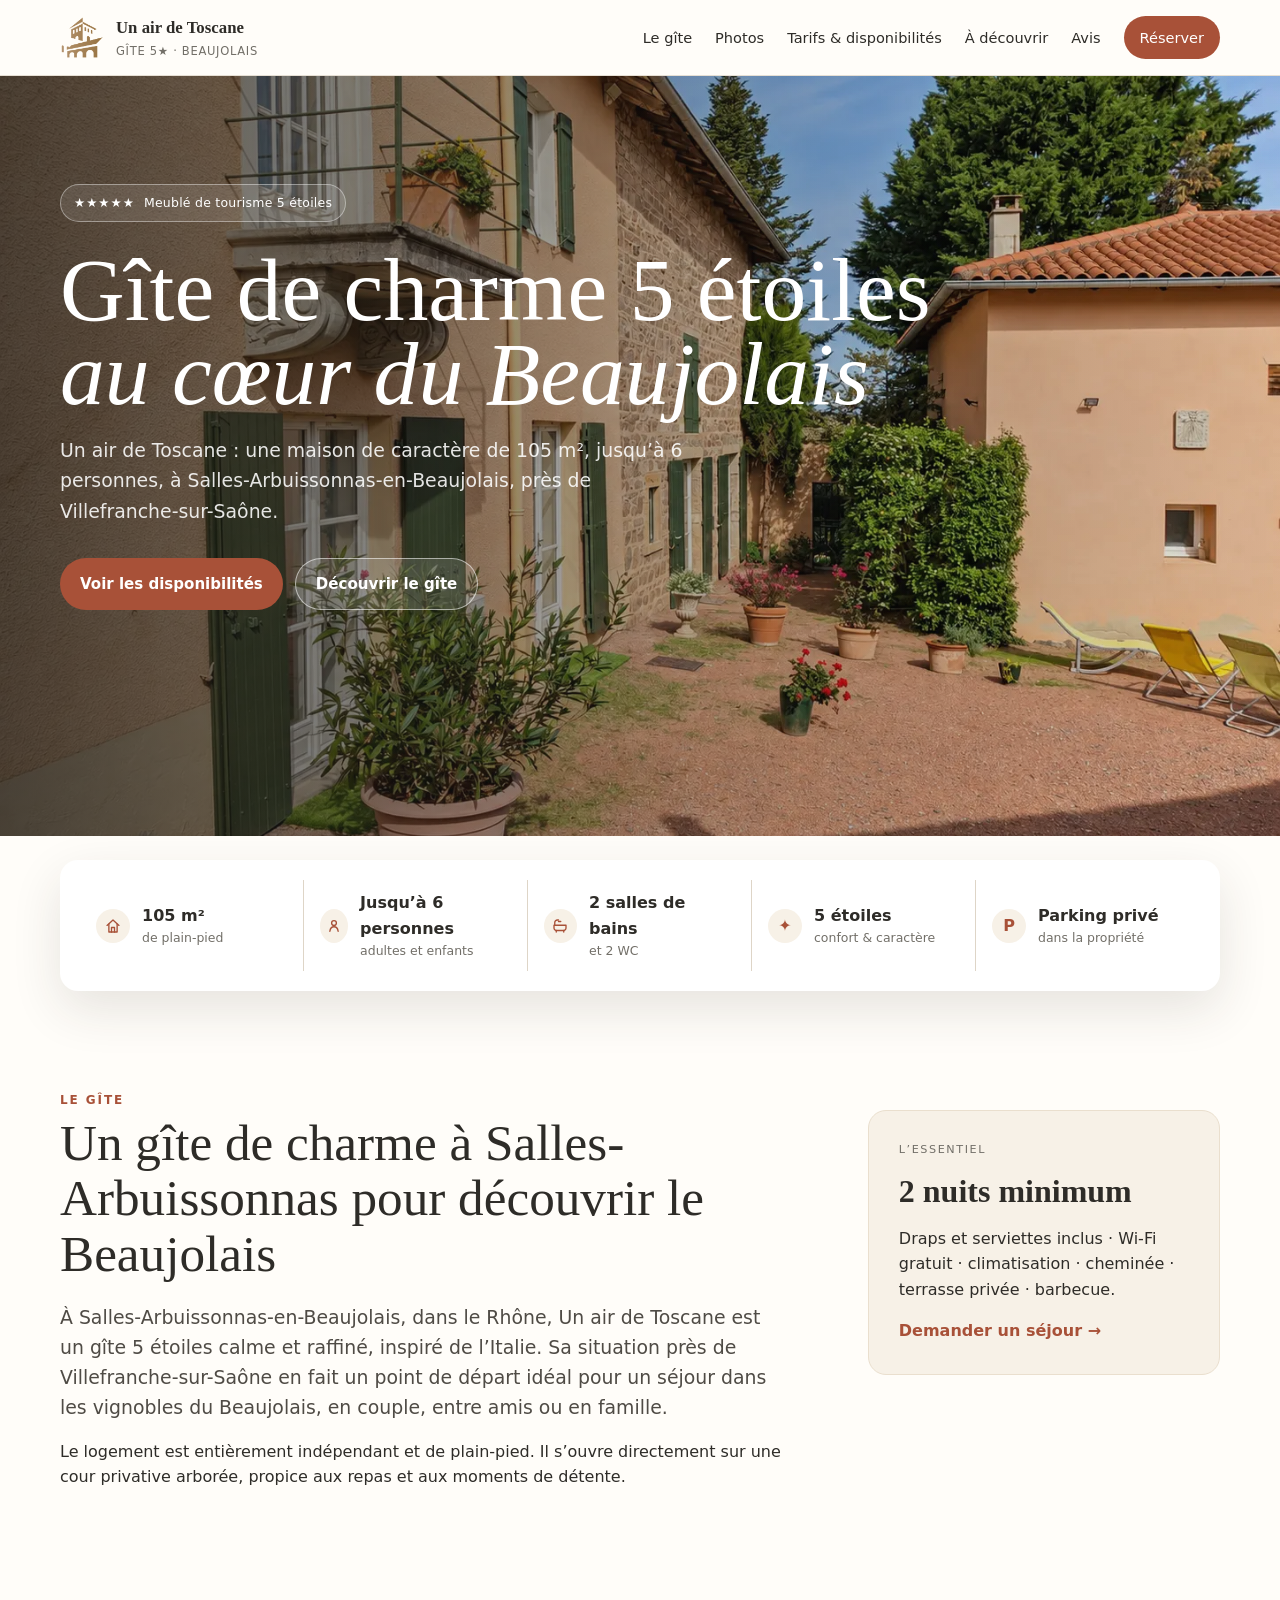
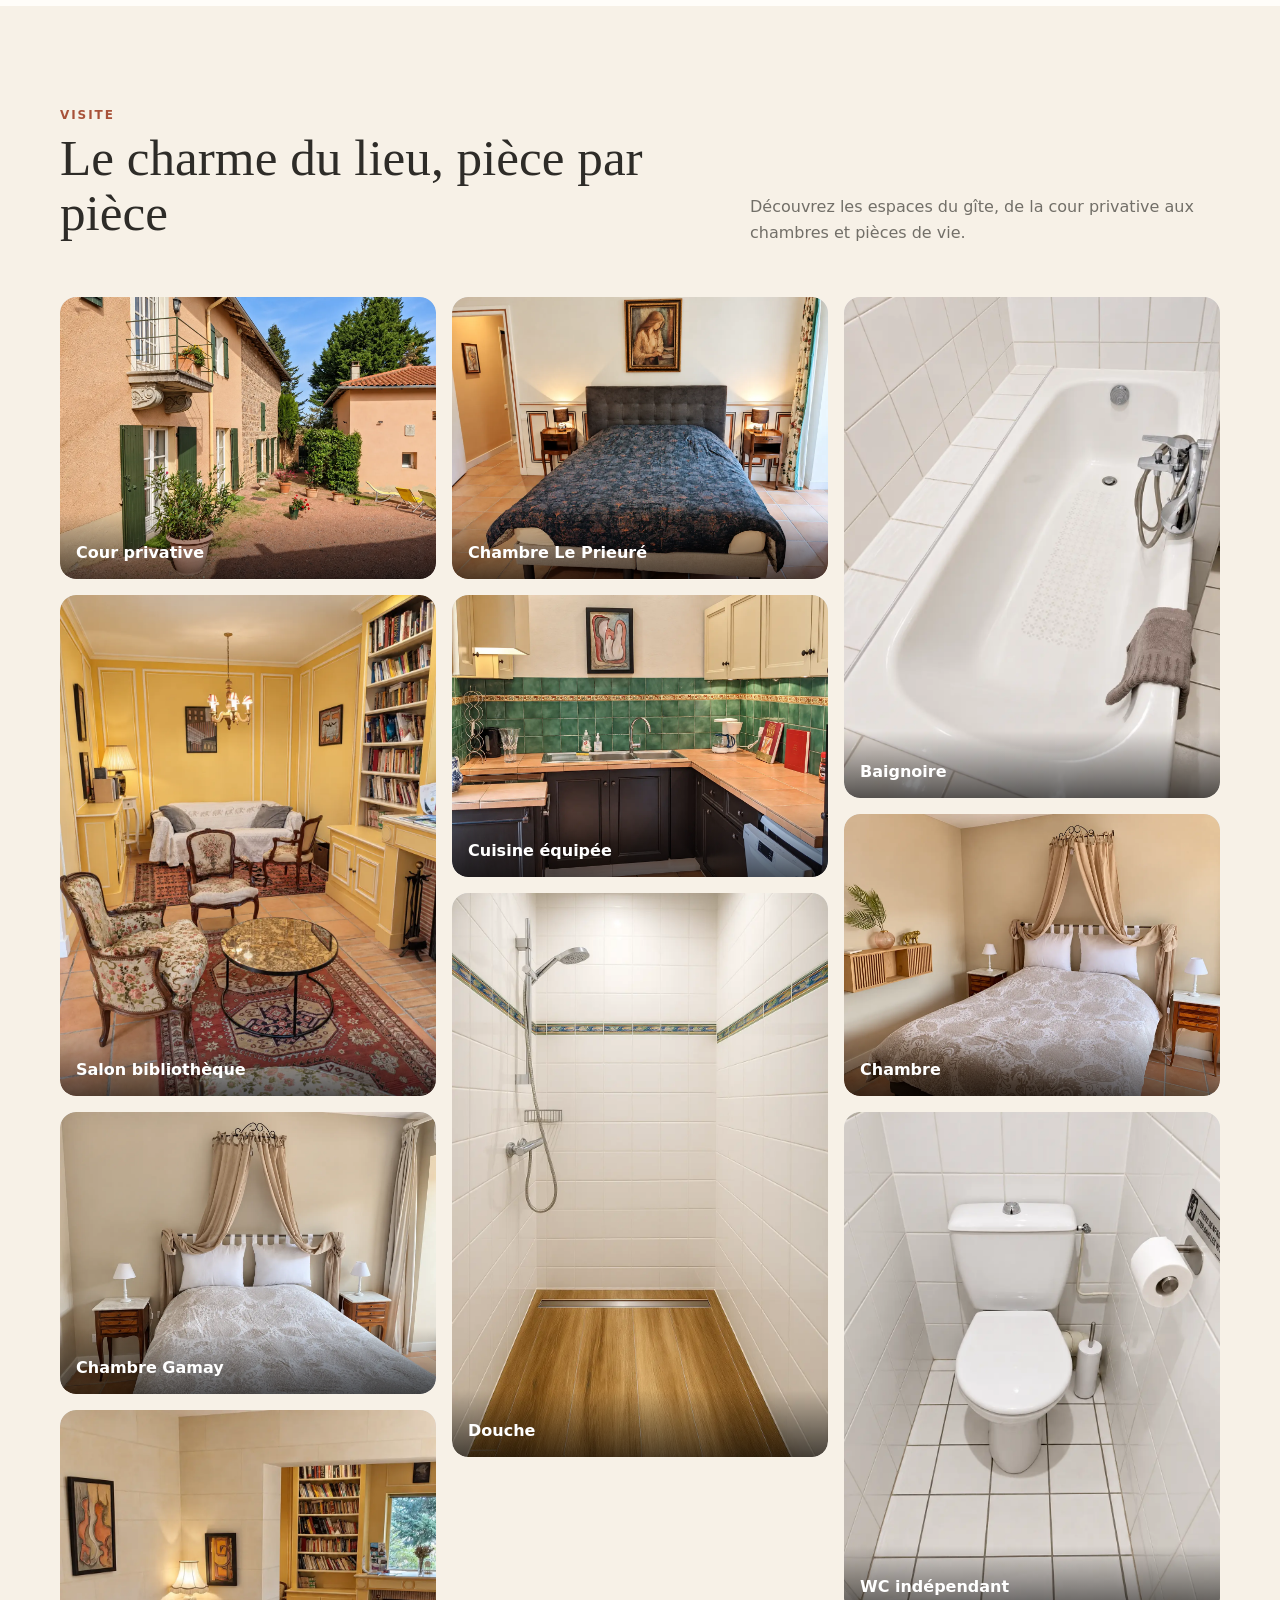
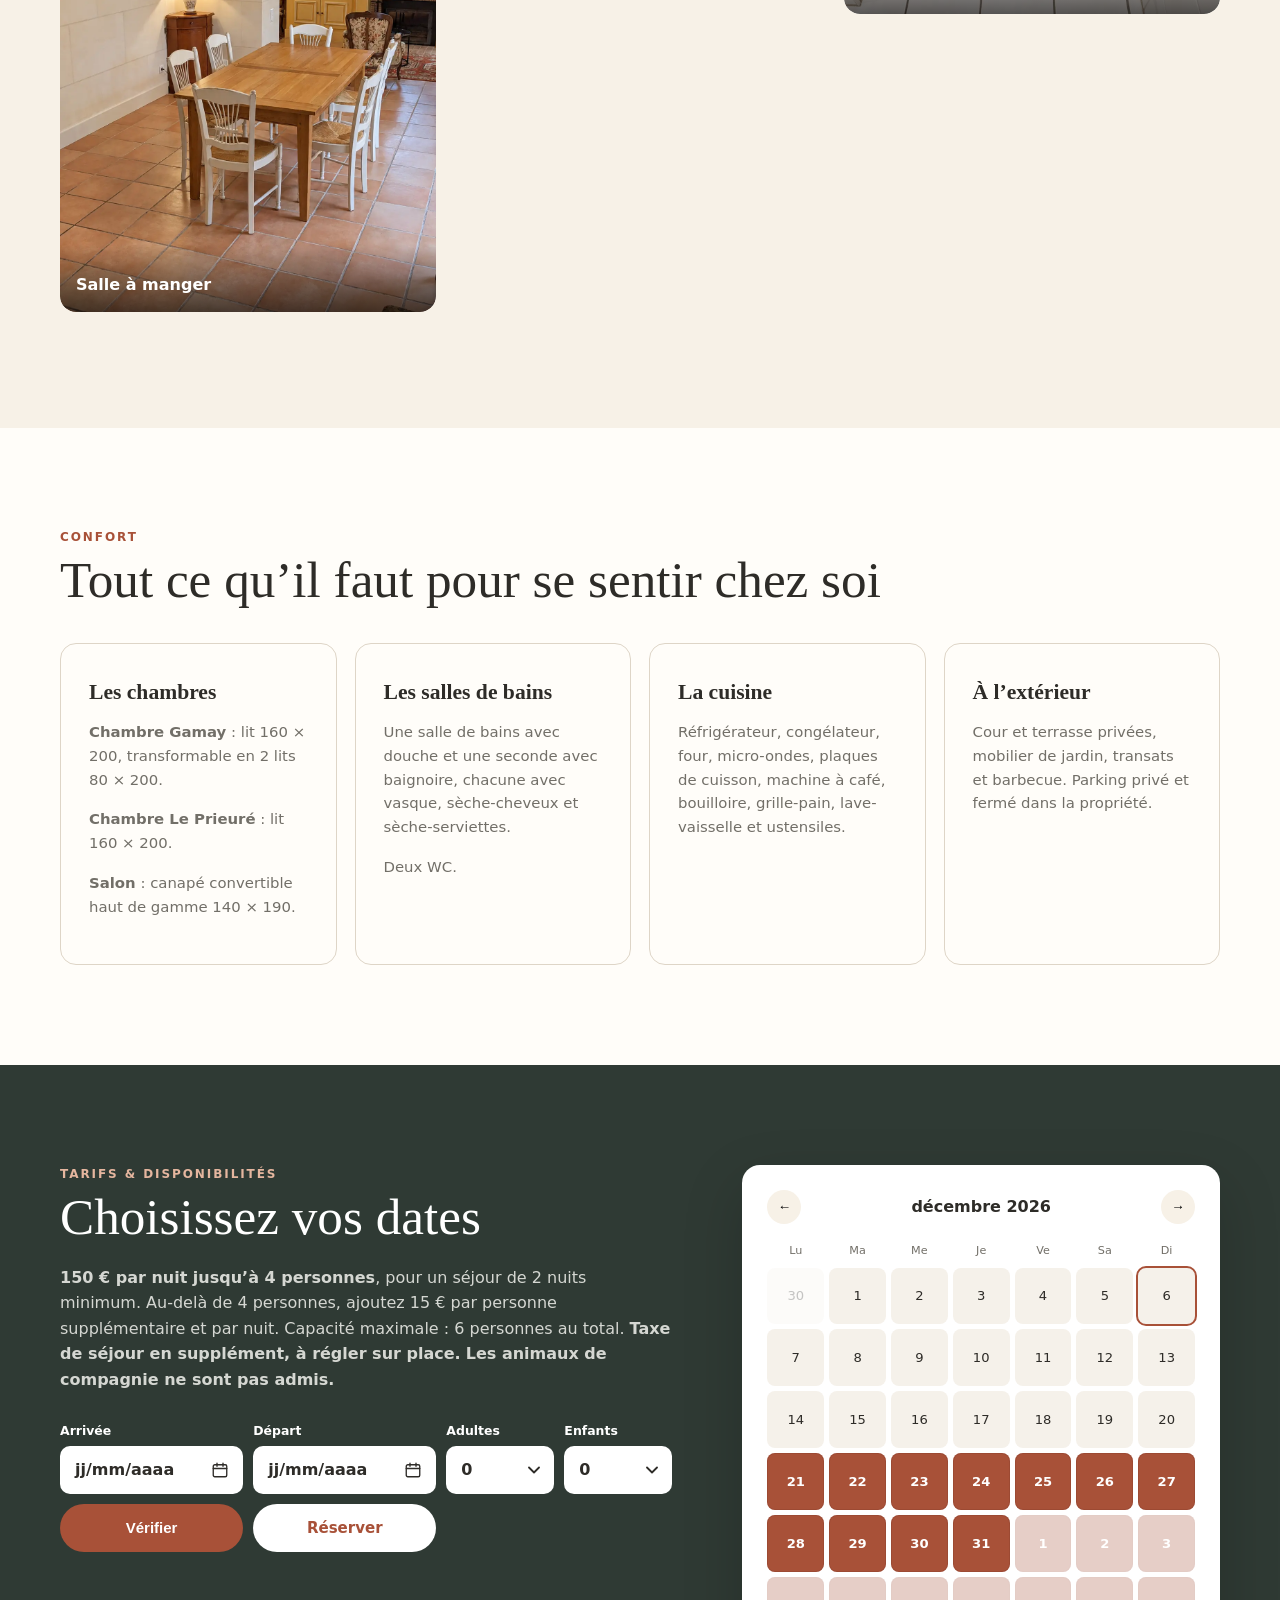
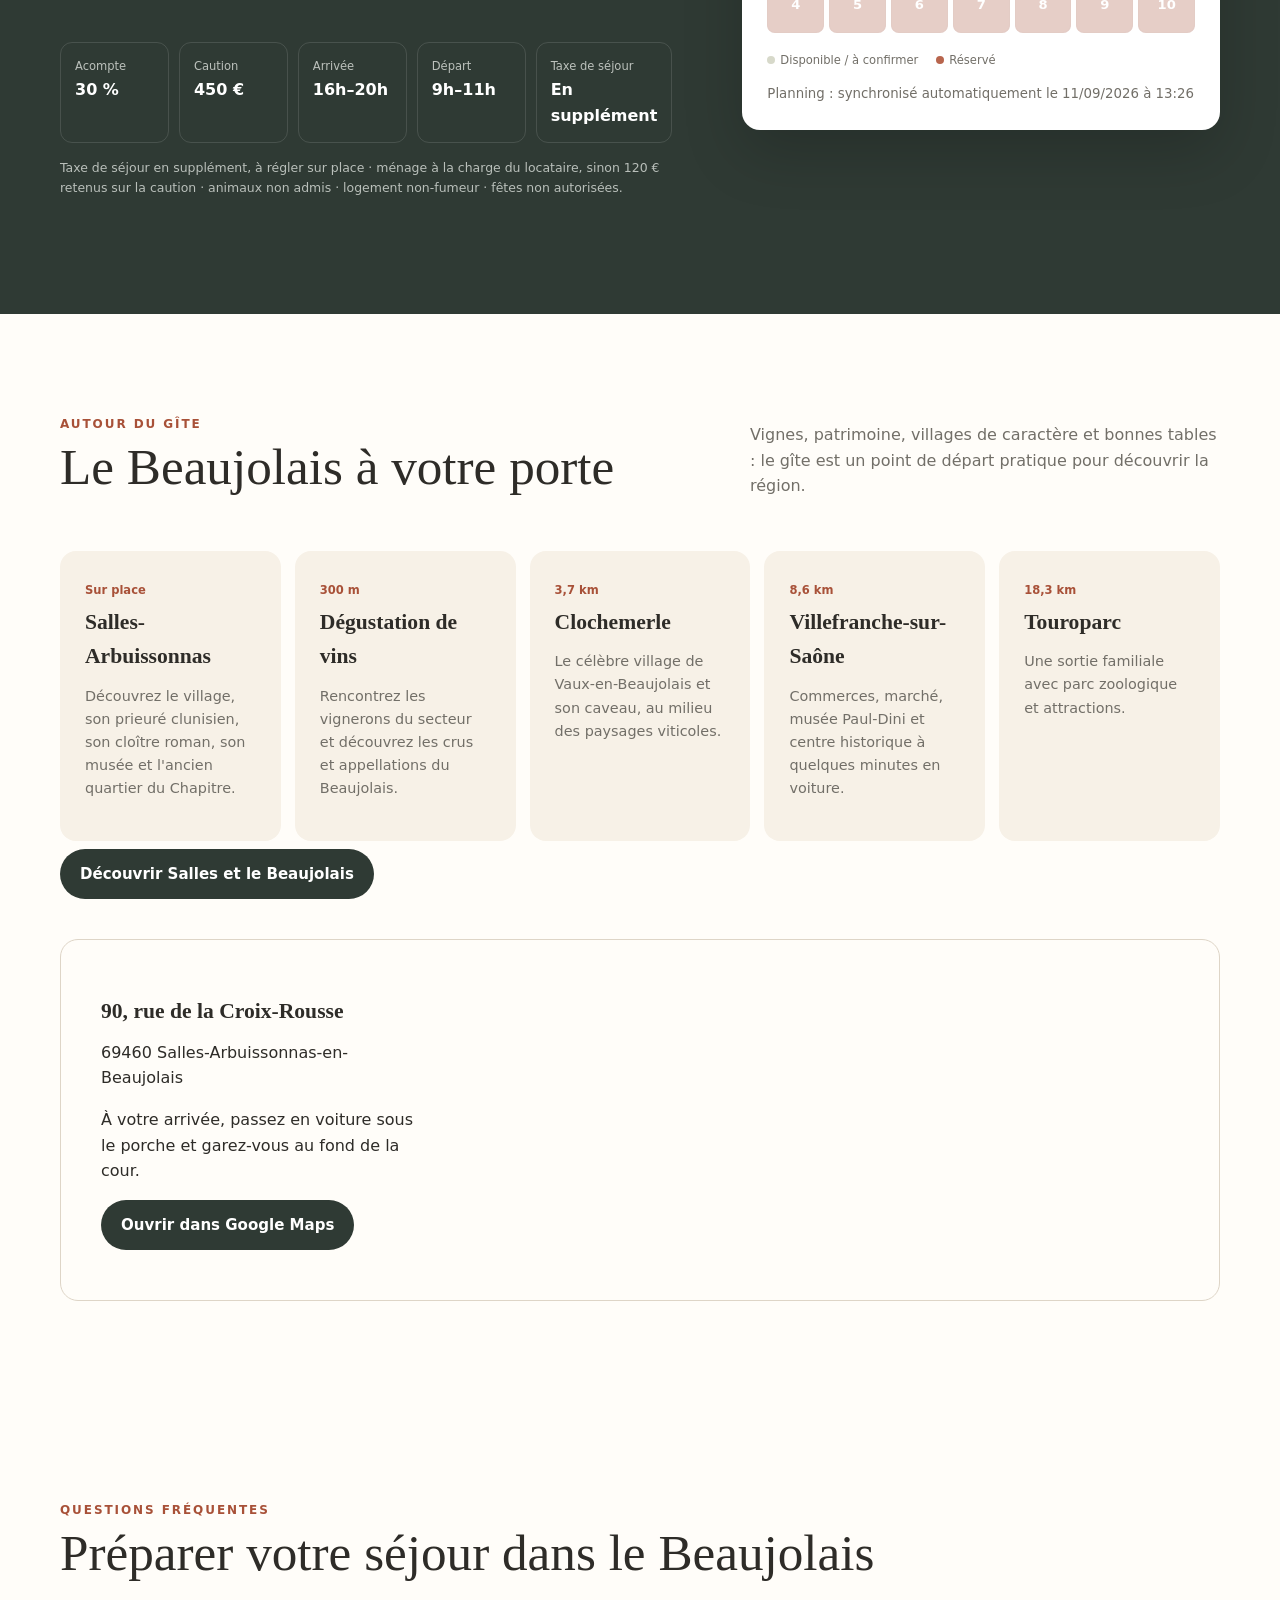
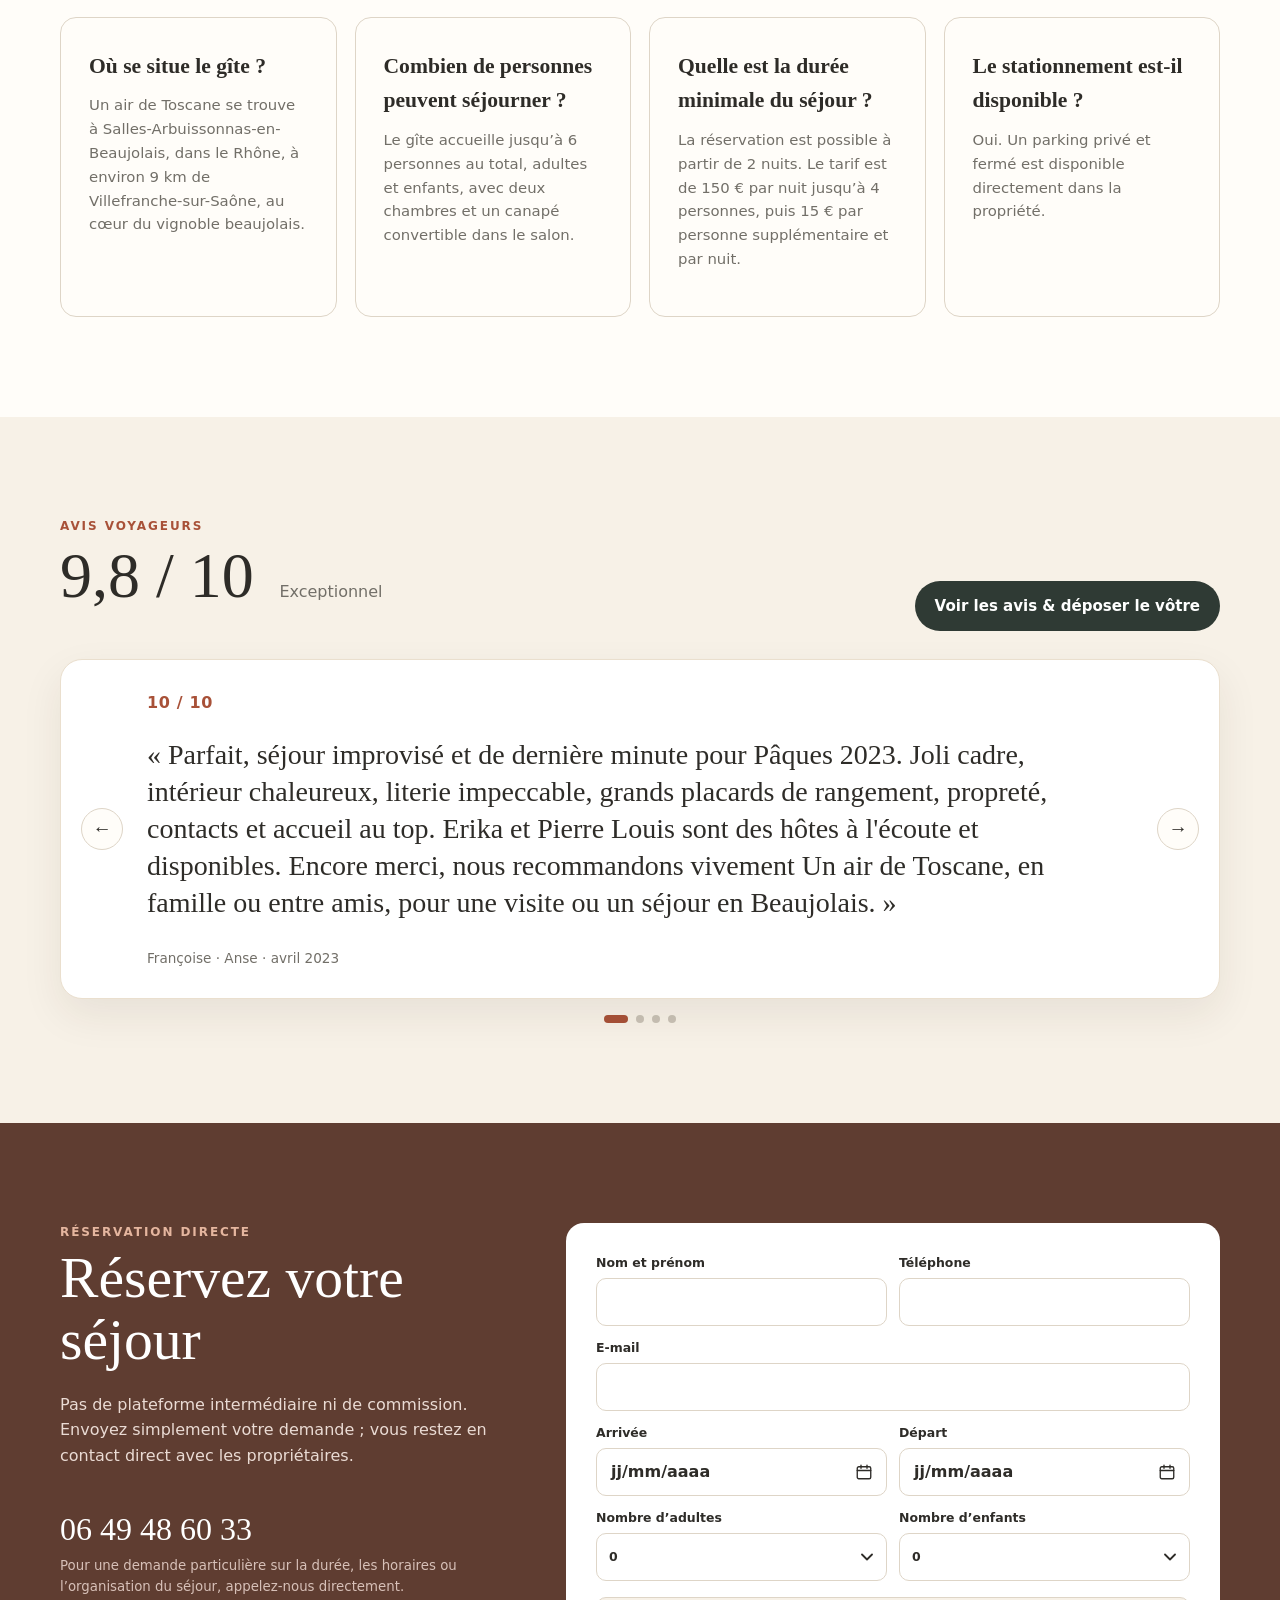
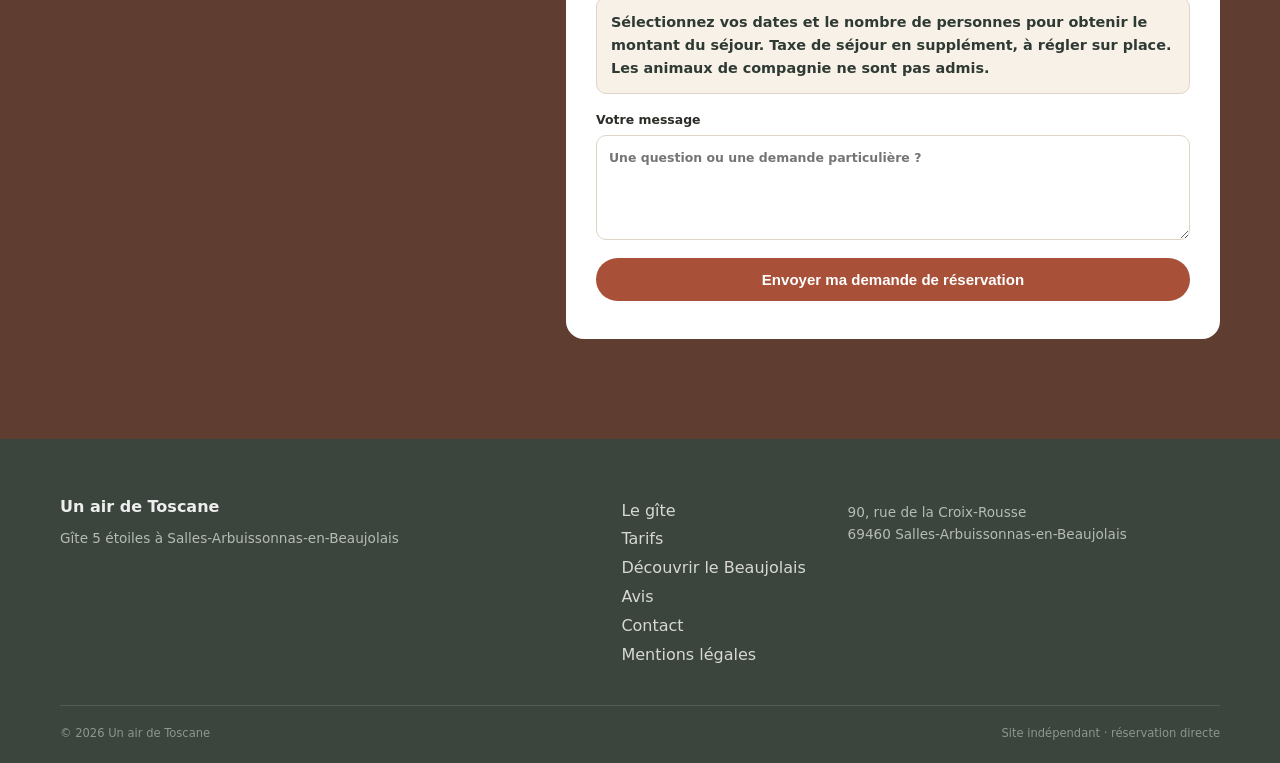
==== index.html @ af365f61 "Add files via upload" ====
<!doctype html>
<html lang="fr">
<head>
  <meta charset="utf-8">
  <meta name="viewport" content="width=device-width, initial-scale=1">
  <title>Gîte de charme 5 étoiles dans le Beaujolais | Un air de Toscane</title>
  <meta name="description" content="Un air de Toscane, gîte de charme 5 étoiles dans le Beaujolais : 105 m², 2 chambres, jusqu’à 6 personnes, cour privée et parking à Salles-Arbuissonnas, près de Villefranche-sur-Saône.">
  <meta name="robots" content="index,follow,max-image-preview:large,max-snippet:-1,max-video-preview:-1">
  <meta name="author" content="Un air de Toscane">
  <link rel="canonical" href="https://www.gite-unairdetoscane.fr/">
  <meta property="og:locale" content="fr_FR">
  <meta property="og:type" content="website">
  <meta property="og:site_name" content="Un air de Toscane">
  <meta property="og:title" content="Gîte de charme 5 étoiles dans le Beaujolais | Un air de Toscane">
  <meta property="og:description" content="Gîte 5 étoiles de 105 m² au cœur du Beaujolais, jusqu’à 6 personnes, à Salles-Arbuissonnas près de Villefranche-sur-Saône.">
  <meta property="og:url" content="https://www.gite-unairdetoscane.fr/">
  <meta property="og:image" content="https://www.gite-unairdetoscane.fr/assets/images/cour.webp">
  <meta property="og:image:alt" content="Cour privative du gîte Un air de Toscane dans le Beaujolais">
  <meta name="twitter:card" content="summary_large_image">
  <meta name="twitter:title" content="Gîte de charme 5 étoiles dans le Beaujolais | Un air de Toscane">
  <meta name="twitter:description" content="Gîte 5 étoiles à Salles-Arbuissonnas-en-Beaujolais, jusqu’à 6 personnes.">
  <meta name="twitter:image" content="https://www.gite-unairdetoscane.fr/assets/images/cour.webp">
  <link rel="icon" href="assets/favicon-prieure.png?v=445" type="image/png">
  <link rel="stylesheet" href="styles.css">
</head>
<body>
  <header class="site-header" id="top">
    <a class="brand" href="#top" aria-label="Accueil">
      <span class="brand-mark"><img src="assets/logo-prieure.webp" alt="" width="44" height="44"></span>
      <span><strong>Un air de Toscane</strong><small>Gîte 5★ · Beaujolais</small></span>
    </a>
    <button class="nav-toggle" aria-label="Ouvrir le menu" aria-expanded="false">☰</button>
    <nav class="main-nav" aria-label="Navigation principale">
      <a href="#gite">Le gîte</a><a href="#photos">Photos</a><a href="#tarifs">Tarifs & disponibilités</a><a href="decouvrir-beaujolais.html">À découvrir</a><a href="avis.html">Avis</a><a class="nav-cta" href="#reserver">Réserver</a>
    </nav>
  </header>

  <main>
    <section class="hero">
      <div class="hero-photo hero-real" role="img" aria-label="Cour privative du gîte Un air de Toscane"></div>
      <div class="hero-overlay"></div>
      <div class="hero-content">
        <div class="rating-pill">★★★★★ <span>Meublé de tourisme 5 étoiles</span></div>
        <h1>Gîte de charme 5 étoiles<br><em>au cœur du Beaujolais</em></h1>
        <p>Un air de Toscane : une maison de caractère de 105 m², jusqu’à 6 personnes, à Salles-Arbuissonnas-en-Beaujolais, près de Villefranche-sur-Saône.</p>
        <div class="hero-actions"><a class="btn primary" href="#tarifs">Voir les disponibilités</a><a class="btn ghost" href="#photos">Découvrir le gîte</a></div>
      </div>
    </section>

    <section class="quickfacts wrap" aria-label="Informations principales">
      <article><span class="fact-icon fact-icon-svg" aria-hidden="true"><svg viewBox="0 0 24 24"><path d="M4 11.2 12 4l8 7.2"></path><path d="M6.5 9.5V20h11V9.5"></path><path d="M10 20v-6h4v6"></path></svg></span><div><b>105 m²</b><small>de plain-pied</small></div></article>
      <article><span class="fact-icon fact-icon-svg" aria-hidden="true"><svg viewBox="0 0 24 24"><circle cx="12" cy="8" r="3.2"></circle><path d="M6.5 19c.5-4 2.4-6 5.5-6s5 2 5.5 6"></path></svg></span><div><b>Jusqu’à 6 personnes</b><small>adultes et enfants</small></div></article>
      <article><span class="fact-icon fact-icon-svg" aria-hidden="true"><svg viewBox="0 0 24 24"><path d="M5 11V7.5A3.5 3.5 0 0 1 8.5 4H10"></path><path d="M4 11h16v3.5A3.5 3.5 0 0 1 16.5 18h-9A3.5 3.5 0 0 1 4 14.5V11Z"></path><path d="M7 18v2M17 18v2"></path><path d="M10 6h3"></path></svg></span><div><b>2 salles de bains</b><small>et 2 WC</small></div></article>
      <article><span class="fact-icon">✦</span><div><b>5 étoiles</b><small>confort & caractère</small></div></article>
      <article><span class="fact-icon">P</span><div><b>Parking privé</b><small>dans la propriété</small></div></article>
    </section>

    <section class="section wrap intro" id="gite">
      <div class="eyebrow">Le gîte</div>
      <div class="intro-grid">
        <div>
          <h2>Un gîte de charme à Salles-Arbuissonnas pour découvrir le Beaujolais</h2>
          <p class="lead">À Salles-Arbuissonnas-en-Beaujolais, dans le Rhône, Un air de Toscane est un gîte 5 étoiles calme et raffiné, inspiré de l’Italie. Sa situation près de Villefranche-sur-Saône en fait un point de départ idéal pour un séjour dans les vignobles du Beaujolais, en couple, entre amis ou en famille.</p>
          <p>Le logement est entièrement indépendant et de plain-pied. Il s’ouvre directement sur une cour privative arborée, propice aux repas et aux moments de détente.</p>
        </div>
        <div class="signature-card"><span class="tiny">L’essentiel</span><b>2 nuits minimum</b><p>Draps et serviettes inclus · Wi‑Fi gratuit · climatisation · cheminée · terrasse privée · barbecue.</p><a href="#reserver">Demander un séjour →</a></div>
      </div>
    </section>

    <section class="section soft" id="photos">
      <div class="wrap">
        <div class="section-head"><div><div class="eyebrow">Visite</div><h2>Le charme du lieu, pièce par pièce</h2></div><p>Découvrez les espaces du gîte, de la cour privative aux chambres et pièces de vie.</p></div>
        <div class="gallery gallery-real">
          <figure class="tall"><img src="assets/images/cour.webp" alt="Cour privative du gîte de charme Un air de Toscane dans le Beaujolais" loading="lazy" width="1536" height="1024"><figcaption>Cour privative</figcaption></figure>
          <figure><img src="assets/images/bibliotheque.webp" alt="Salon bibliothèque du gîte 5 étoiles Un air de Toscane dans le Beaujolais" loading="lazy" width="1536" height="1024"><figcaption>Salon bibliothèque</figcaption></figure>
          <figure><img src="assets/images/chambre-gamay.webp" alt="Chambre Gamay du gîte Un air de Toscane à Salles-Arbuissonnas-en-Beaujolais" loading="lazy" width="1536" height="1024"><figcaption>Chambre Gamay</figcaption></figure>
          <figure class="wide"><img src="assets/images/salle-a-manger.webp" alt="Salle à manger du gîte de charme Un air de Toscane dans le Rhône" loading="lazy" width="1536" height="1024"><figcaption>Salle à manger</figcaption></figure>
          <figure><img src="assets/images/chambre-prieure.webp" alt="Chambre Le Prieuré du gîte Un air de Toscane dans le Beaujolais" loading="lazy" width="1536" height="1024"><figcaption>Chambre Le Prieuré</figcaption></figure>
          <figure><img src="assets/images/cuisine.webp" alt="Cuisine équipée du gîte 5 étoiles Un air de Toscane dans le Beaujolais" loading="lazy" width="1536" height="1024"><figcaption>Cuisine équipée</figcaption></figure>
          <figure><img src="assets/images/douche.webp" alt="Salle de douche du gîte Un air de Toscane à Salles-Arbuissonnas" loading="lazy" width="1024" height="1536"><figcaption>Douche</figcaption></figure>
          <figure><img src="assets/images/baignoire.webp" alt="Salle de bains avec baignoire du gîte Un air de Toscane" loading="lazy" width="1024" height="1536"><figcaption>Baignoire</figcaption></figure>
          <figure><img src="assets/images/chambre-gamay-2.webp" alt="Chambre du gîte de charme Un air de Toscane dans le Beaujolais" loading="lazy" width="1024" height="1024"><figcaption>Chambre</figcaption></figure>
          <figure><img src="assets/images/wc.webp" alt="WC indépendant du gîte Un air de Toscane" loading="lazy" width="1024" height="1536"><figcaption>WC indépendant</figcaption></figure>
        </div>
      </div>
    </section>

    <section class="section wrap">
      <div class="eyebrow">Confort</div><h2>Tout ce qu’il faut pour se sentir chez soi</h2>
      <div class="amenities">
        <article><h3>Les chambres</h3><p><b>Chambre Gamay</b> : lit 160 × 200, transformable en 2 lits 80 × 200.</p><p><b>Chambre Le Prieuré</b> : lit 160 × 200.</p><p><b>Salon</b> : canapé convertible haut de gamme 140 × 190.</p></article>
        <article><h3>Les salles de bains</h3><p>Une salle de bains avec douche et une seconde avec baignoire, chacune avec vasque, sèche-cheveux et sèche-serviettes.</p><p>Deux WC.</p></article>
        <article><h3>La cuisine</h3><p>Réfrigérateur, congélateur, four, micro-ondes, plaques de cuisson, machine à café, bouilloire, grille-pain, lave-vaisselle et ustensiles.</p></article>
        <article><h3>À l’extérieur</h3><p>Cour et terrasse privées, mobilier de jardin, transats et barbecue. Parking privé et fermé dans la propriété.</p></article>
      </div>
    </section>

    <section class="section booking-section" id="tarifs">
      <div class="wrap booking-grid">
        <div>
          <div class="eyebrow light">Tarifs & disponibilités</div>
          <h2>Choisissez vos dates</h2>
          <p class="booking-intro"><strong>150 € par nuit jusqu’à 4 personnes</strong>, pour un séjour de 2 nuits minimum. Au-delà de 4 personnes, ajoutez 15 € par personne supplémentaire et par nuit. Capacité maximale : 6 personnes au total. <strong>Taxe de séjour en supplément, à régler sur place.</strong> <strong>Les animaux de compagnie ne sont pas admis.</strong></p>
          <div class="date-search">
            <label class="date-field">Arrivée
              <div class="mobile-date-box">
                <span class="mobile-date-text" data-date-display="arrival">jj/mm/aaaa</span>
                <span class="mobile-date-icon" aria-hidden="true"></span>
                <input id="arrival" type="date" aria-label="Date d’arrivée">
              </div>
            </label>
            <label class="date-field">Départ
              <div class="mobile-date-box">
                <span class="mobile-date-text" data-date-display="departure">jj/mm/aaaa</span>
                <span class="mobile-date-icon" aria-hidden="true"></span>
                <input id="departure" type="date" aria-label="Date de départ">
              </div>
            </label>
            <label class="guest-select-field">Adultes<select id="guestCount" required><option value="0" selected>0</option><option value="1">1</option><option value="2">2</option><option value="3">3</option><option value="4">4</option><option value="5">5</option><option value="6">6</option></select></label>
            <label class="guest-select-field">Enfants<select id="childCount"><option value="0" selected>0</option><option value="1">1</option><option value="2">2</option><option value="3">3</option><option value="4">4</option><option value="5">5</option></select></label>
            <button class="btn primary" id="checkDates" type="button">Vérifier</button>
            <a class="btn reserve-jump" id="reserveJump" href="#reserver">Réserver</a>
          </div>
          <div id="childAgesTop" class="child-ages" aria-live="polite"></div>
          <div id="availabilityResult" class="availability-result" aria-live="polite"></div>
          <div class="conditions-grid">
            <div><span>Acompte</span><b>30 %</b></div><div><span>Caution</span><b>450 €</b></div><div><span>Arrivée</span><b>16h–20h</b></div><div><span>Départ</span><b>9h–11h</b></div><div><span>Taxe de séjour</span><b>En supplément</b></div>
          </div>
          <p class="micro">Taxe de séjour en supplément, à régler sur place · ménage à la charge du locataire, sinon 120 € retenus sur la caution · animaux non admis · logement non-fumeur · fêtes non autorisées.</p>
        </div>
        <aside class="calendar-card">
          <div class="calendar-toolbar"><button id="prevMonth" aria-label="Mois précédent">←</button><strong id="calendarTitle"></strong><button id="nextMonth" aria-label="Mois suivant">→</button></div>
          <div class="calendar-week"><span>Lu</span><span>Ma</span><span>Me</span><span>Je</span><span>Ve</span><span>Sa</span><span>Di</span></div>
          <div id="calendar" class="calendar"></div>
          <div class="legend"><span><i class="dot available"></i>Disponible / à confirmer</span><span><i class="dot booked"></i>Réservé</span></div>
          <small>Planning : <span id="calendarUpdated"></span></small>
        </aside>
      </div>
    </section>

    <section class="section wrap" id="beaujolais">
      <div class="section-head"><div><div class="eyebrow">Autour du gîte</div><h2>Le Beaujolais à votre porte</h2></div><p>Vignes, patrimoine, villages de caractère et bonnes tables : le gîte est un point de départ pratique pour découvrir la région.</p></div>
      <div class="discover-grid">
        <article><span>Sur place</span><h3>Salles-Arbuissonnas</h3><p>Découvrez le village, son prieuré clunisien, son cloître roman, son musée et l'ancien quartier du Chapitre.</p></article>
        <article><span>300 m</span><h3>Dégustation de vins</h3><p>Rencontrez les vignerons du secteur et découvrez les crus et appellations du Beaujolais.</p></article>
        <article><span>3,7 km</span><h3>Clochemerle</h3><p>Le célèbre village de Vaux-en-Beaujolais et son caveau, au milieu des paysages viticoles.</p></article>
        <article><span>8,6 km</span><h3>Villefranche-sur-Saône</h3><p>Commerces, marché, musée Paul-Dini et centre historique à quelques minutes en voiture.</p></article>
        <article><span>18,3 km</span><h3>Touroparc</h3><p>Une sortie familiale avec parc zoologique et attractions.</p></article>
      </div>
      <p class="discover-more"><a class="btn secondary" href="decouvrir-beaujolais.html">Découvrir Salles et le Beaujolais</a></p>
      <div class="map-card"><div><h3>90, rue de la Croix-Rousse</h3><p>69460 Salles-Arbuissonnas-en-Beaujolais</p><p>À votre arrivée, passez en voiture sous le porche et garez-vous au fond de la cour.</p><a class="btn secondary" target="_blank" rel="noopener" href="https://www.google.com/maps/search/?api=1&query=46.03916,4.63317">Ouvrir dans Google Maps</a></div><iframe title="Carte du gîte" loading="lazy" referrerpolicy="no-referrer-when-downgrade" src="https://www.google.com/maps?q=46.03916,4.63317&z=14&output=embed"></iframe></div>
    </section>


    <section class="section wrap" id="questions">
      <div class="eyebrow">Questions fréquentes</div><h2>Préparer votre séjour dans le Beaujolais</h2>
      <div class="amenities faq-grid">
        <article><h3>Où se situe le gîte ?</h3><p>Un air de Toscane se trouve à Salles-Arbuissonnas-en-Beaujolais, dans le Rhône, à environ 9 km de Villefranche-sur-Saône, au cœur du vignoble beaujolais.</p></article>
        <article><h3>Combien de personnes peuvent séjourner ?</h3><p>Le gîte accueille jusqu’à 6 personnes au total, adultes et enfants, avec deux chambres et un canapé convertible dans le salon.</p></article>
        <article><h3>Quelle est la durée minimale du séjour ?</h3><p>La réservation est possible à partir de 2 nuits. Le tarif est de 150 € par nuit jusqu’à 4 personnes, puis 15 € par personne supplémentaire et par nuit.</p></article>
        <article><h3>Le stationnement est-il disponible ?</h3><p>Oui. Un parking privé et fermé est disponible directement dans la propriété.</p></article>
      </div>
    </section>

    <section class="section soft" id="avis">
      <div class="wrap">
        <div class="reviews-title-row">
          <div><div class="eyebrow">Avis voyageurs</div><div class="reviews-head"><h2><span class="reviews-average" id="reviewAverage">9,5</span> <span class="reviews-outof">/ 10</span> <span class="reviews-label">Exceptionnel</span></h2></div></div>
          <a class="btn secondary" href="avis.html">Voir les avis &amp; déposer le vôtre</a>
        </div>
        <div class="review-carousel" id="reviewCarousel" aria-label="Avis voyageurs">
          <button class="review-arrow prev" id="reviewPrev" type="button" aria-label="Avis précédent">←</button>
          <div class="review-track" id="reviewTrack" aria-live="polite">
            <blockquote class="review-slide active"><div class="review-score">10 / 10</div><p>« Joli cadre, intérieur chaleureux, literie impeccable, grands placards de rangement, propreté, contacts et accueil au top. »</p><footer>Françoise · Anse · avril 2023</footer></blockquote>
          </div>
          <button class="review-arrow next" id="reviewNext" type="button" aria-label="Avis suivant">→</button>
        </div>
        <div class="review-dots" id="reviewDots" aria-label="Choisir un avis"></div>
      </div>
    </section>

    <section class="section reserve" id="reserver">
      <div class="wrap reserve-grid">
        <div><div class="eyebrow light">Réservation directe</div><h2>Réservez votre séjour</h2><p>Pas de plateforme intermédiaire ni de commission. Envoyez simplement votre demande ; vous restez en contact direct avec les propriétaires.</p><div class="contact-direct"><a id="phoneLink" href="tel:+33649486033">06 49 48 60 33</a><small>Pour une demande particulière sur la durée, les horaires ou l’organisation du séjour, appelez-nous directement.</small></div></div>
        <form id="requestForm" class="request-form" action="https://formspree.io/f/mkjnqvoj" method="POST">
          <div class="form-row"><label>Nom et prénom<input name="name" required></label><label>Téléphone<input name="phone" type="tel"></label></div>
          <label>E-mail<input name="email" type="email" required></label>
          <div class="form-row">
            <label class="date-field">Arrivée
              <div class="mobile-date-box">
                <span class="mobile-date-text">jj/mm/aaaa</span>
                <span class="mobile-date-icon" aria-hidden="true"></span>
                <input id="formArrival" name="arrival" type="date" required aria-label="Date d’arrivée">
              </div>
            </label>
            <label class="date-field">Départ
              <div class="mobile-date-box">
                <span class="mobile-date-text">jj/mm/aaaa</span>
                <span class="mobile-date-icon" aria-hidden="true"></span>
                <input id="formDeparture" name="departure" type="date" required aria-label="Date de départ">
              </div>
            </label>
          </div>
          <div class="form-row"><label>Nombre d’adultes<select name="adults" required><option value="0" selected>0</option><option value="1">1</option><option value="2">2</option><option value="3">3</option><option value="4">4</option><option value="5">5</option><option value="6">6</option></select></label><label>Nombre d’enfants<select name="children" id="formChildCount"><option value="0" selected>0</option><option value="1">1</option><option value="2">2</option><option value="3">3</option><option value="4">4</option><option value="5">5</option></select></label></div>
          <div id="childAgesForm" class="child-ages child-ages-form" aria-live="polite"></div>
          <div id="formPricePreview" class="form-price-preview" aria-live="polite">Sélectionnez vos dates et le nombre de personnes pour obtenir le montant du séjour. Taxe de séjour en supplément, à régler sur place. Les animaux de compagnie ne sont pas admis.</div>
          <label>Votre message<textarea name="message" rows="4" placeholder="Une question ou une demande particulière ?"></textarea></label>
          <input type="hidden" name="_subject" value="Demande de réservation – Un air de Toscane">
          <input type="hidden" name="montant_sejour" id="formTotalField" value="">
          <button class="btn primary full" type="submit">Envoyer ma demande de réservation</button>
          <p id="formStatus" class="form-status" aria-live="polite"></p>
        </form>
      </div>
    </section>
  </main>

  <footer class="footer"><div class="wrap footer-grid"><div><strong>Un air de Toscane</strong><p>Gîte 5 étoiles à Salles-Arbuissonnas-en-Beaujolais</p></div><div><a href="#gite">Le gîte</a><a href="#tarifs">Tarifs</a><a href="decouvrir-beaujolais.html">Découvrir le Beaujolais</a><a href="avis.html">Avis</a><a href="#reserver">Contact</a><a href="mentions-legales.html">Mentions légales</a></div><div><p>90, rue de la Croix-Rousse<br>69460 Salles-Arbuissonnas-en-Beaujolais</p></div></div><div class="wrap footer-bottom"><span>© 2026 Un air de Toscane</span><span>Site indépendant · réservation directe</span></div></footer>

  <script type="application/ld+json">
{
  "@context": "https://schema.org",
  "@graph": [
    {
      "@type": "WebSite",
      "@id": "https://www.gite-unairdetoscane.fr/#website",
      "url": "https://www.gite-unairdetoscane.fr/",
      "name": "Un air de Toscane",
      "inLanguage": "fr-FR"
    },
    {
      "@type": "VacationRental",
      "@id": "https://www.gite-unairdetoscane.fr/#gite",
      "identifier": "un-air-de-toscane-salles-arbuissonnas",
      "name": "Un air de Toscane",
      "additionalType": "Gite",
      "url": "https://www.gite-unairdetoscane.fr/",
      "description": "Gîte de charme 5 étoiles de 105 m² à Salles-Arbuissonnas-en-Beaujolais, jusqu’à 6 personnes, avec deux chambres, deux salles de bains, cour privée et parking.",
      "image": [
        "https://www.gite-unairdetoscane.fr/assets/images/cour.webp",
        "https://www.gite-unairdetoscane.fr/assets/images/chambre-gamay.webp",
        "https://www.gite-unairdetoscane.fr/assets/images/chambre-prieure.webp",
        "https://www.gite-unairdetoscane.fr/assets/images/salle-a-manger.webp",
        "https://www.gite-unairdetoscane.fr/assets/images/cuisine.webp",
        "https://www.gite-unairdetoscane.fr/assets/images/bibliotheque.webp",
        "https://www.gite-unairdetoscane.fr/assets/images/douche.webp",
        "https://www.gite-unairdetoscane.fr/assets/images/baignoire.webp",
        "https://www.gite-unairdetoscane.fr/assets/images/wc.webp",
        "https://www.gite-unairdetoscane.fr/assets/images/chambre-gamay-2.webp"
      ],
      "latitude": 46.03916,
      "longitude": 4.63317,
      "address": {
        "@type": "PostalAddress",
        "streetAddress": "90, rue de la Croix-Rousse",
        "postalCode": "69460",
        "addressLocality": "Salles-Arbuissonnas-en-Beaujolais",
        "addressRegion": "Rhône",
        "addressCountry": "FR"
      },
      "telephone": "+33649486033",
      "priceRange": "150–180 € / nuit",
      "checkinTime": "16:00:00+02:00",
      "checkoutTime": "11:00:00+02:00",
      "knowsLanguage": [
        "fr-FR"
      ],
      "containsPlace": {
        "@type": "Accommodation",
        "additionalType": "EntirePlace",
        "occupancy": {
          "@type": "QuantitativeValue",
          "value": 6
        },
        "floorSize": {
          "@type": "QuantitativeValue",
          "value": 105,
          "unitCode": "MTK"
        },
        "numberOfBedrooms": 2,
        "numberOfBathroomsTotal": 2,
        "bed": [
          {
            "@type": "BedDetails",
            "numberOfBeds": 2,
            "typeOfBed": "Queen"
          },
          {
            "@type": "BedDetails",
            "numberOfBeds": 1,
            "typeOfBed": "Double"
          }
        ],
        "amenityFeature": [
          {
            "@type": "LocationFeatureSpecification",
            "name": "wifi",
            "value": true
          },
          {
            "@type": "LocationFeatureSpecification",
            "name": "internetType",
            "value": "Free"
          },
          {
            "@type": "LocationFeatureSpecification",
            "name": "ac",
            "value": true
          },
          {
            "@type": "LocationFeatureSpecification",
            "name": "parkingType",
            "value": "Free"
          },
          {
            "@type": "LocationFeatureSpecification",
            "name": "patio",
            "value": true
          },
          {
            "@type": "LocationFeatureSpecification",
            "name": "outdoorGrill",
            "value": true
          },
          {
            "@type": "LocationFeatureSpecification",
            "name": "kitchen",
            "value": true
          },
          {
            "@type": "LocationFeatureSpecification",
            "name": "fireplace",
            "value": true
          },
          {
            "@type": "LocationFeatureSpecification",
            "name": "childFriendly",
            "value": true
          },
          {
            "@type": "LocationFeatureSpecification",
            "name": "petsAllowed",
            "value": false
          },
          {
            "@type": "LocationFeatureSpecification",
            "name": "smokingAllowed",
            "value": false
          }
        ]
      },
      "aggregateRating": {
        "@type": "AggregateRating",
        "ratingValue": 9.75,
        "bestRating": 10,
        "worstRating": 1,
        "ratingCount": 4,
        "reviewCount": 4
      }
    }
  ]
}
  </script>
  <script src="config.js"></script><script src="script.js"></script>
</body>
</html>
---- styles.css ----
:root{--ink:#2e2c28;--muted:#726f68;--cream:#f7f1e7;--paper:#fffdf9;--terracotta:#a85138;--terracotta-dark:#7e3828;--olive:#68705a;--line:#ded5c7;--deep:#2f3a34;--shadow:0 18px 50px rgba(50,40,30,.12)}*{box-sizing:border-box}html{scroll-behavior:smooth}body{margin:0;background:var(--paper);color:var(--ink);font-family:Inter,ui-sans-serif,system-ui,-apple-system,BlinkMacSystemFont,"Segoe UI",sans-serif;line-height:1.6}h1,h2,h3,.brand strong{font-family:Georgia,"Times New Roman",serif}h2{font-size:clamp(2rem,4vw,3.4rem);line-height:1.08;margin:.3rem 0 1.3rem;font-weight:500}h3{font-size:1.35rem;margin:.2rem 0 .7rem}p{margin:.5rem 0 1rem}.wrap{width:min(1160px,calc(100% - 40px));margin:auto}.site-header{height:76px;position:sticky;top:0;z-index:50;display:flex;align-items:center;justify-content:space-between;padding:0 max(20px,calc((100vw - 1160px)/2));background:rgba(255,253,249,.94);backdrop-filter:blur(16px);border-bottom:1px solid rgba(222,213,199,.75)}.brand{display:flex;gap:12px;align-items:center;text-decoration:none;color:var(--ink)}.brand-mark{width:38px;height:38px;border-radius:50%;background:var(--terracotta);color:#fff;display:grid;place-items:center;font-family:Georgia;font-size:23px}.brand strong,.brand small{display:block}.brand strong{font-size:1.05rem}.brand small{font-size:.72rem;color:var(--muted);letter-spacing:.06em;text-transform:uppercase}.main-nav{display:flex;gap:23px;align-items:center}.main-nav a{text-decoration:none;color:var(--ink);font-size:.91rem}.main-nav a:hover{color:var(--terracotta)}.nav-cta{padding:10px 16px;border-radius:999px;background:var(--terracotta);color:#fff!important}.nav-toggle{display:none;background:none;border:0;font-size:25px}.hero{height:min(760px,calc(100vh - 76px));min-height:590px;position:relative;overflow:hidden;background:#775847}.hero-photo{position:absolute;inset:0}.hero-placeholder{background:linear-gradient(135deg,rgba(90,50,35,.25),rgba(47,58,52,.25)),radial-gradient(circle at 25% 30%,#d8aa78 0 10%,transparent 11%),linear-gradient(140deg,#bc8060 0 38%,#8f7357 38% 55%,#68705a 55% 100%)}.hero-placeholder:before{content:"";position:absolute;width:55%;height:52%;left:8%;bottom:0;background:linear-gradient(#d9986f,#b3684a);clip-path:polygon(0 35%,28% 0,100% 0,100% 100%,0 100%)}.hero-placeholder:after{content:"";position:absolute;width:34%;height:40%;right:7%;bottom:0;background:#c97a58;clip-path:polygon(0 25%,32% 0,100% 0,100% 100%,0 100%)}.placeholder-label{position:absolute;right:20px;bottom:20px;color:rgba(255,255,255,.78);font-size:.78rem;z-index:2}.hero-overlay{position:absolute;inset:0;background:linear-gradient(90deg,rgba(25,24,22,.7) 0%,rgba(25,24,22,.25) 55%,rgba(25,24,22,.08))}.hero-content{position:relative;z-index:2;width:min(1160px,calc(100% - 40px));margin:auto;padding-top:12vh;color:#fff}.rating-pill{display:inline-flex;align-items:center;gap:9px;padding:8px 13px;border:1px solid rgba(255,255,255,.4);border-radius:999px;background:rgba(255,255,255,.1);font-size:.78rem;letter-spacing:.08em}.rating-pill span{letter-spacing:.02em}.hero h1{font-size:clamp(3.2rem,7vw,6.8rem);line-height:.94;font-weight:400;margin:1.6rem 0 1.2rem;max-width:900px}.hero h1 em{font-weight:400}.hero p{max-width:650px;font-size:1.18rem;color:rgba(255,255,255,.88)}.hero-actions{display:flex;gap:12px;margin-top:2rem}.btn{appearance:none;border:0;text-decoration:none;border-radius:999px;padding:13px 20px;font-weight:650;cursor:pointer;display:inline-flex;justify-content:center;align-items:center;font-size:.94rem}.btn.primary{background:var(--terracotta);color:white}.btn.primary:hover{background:var(--terracotta-dark)}.btn.ghost{background:rgba(255,255,255,.12);color:#fff;border:1px solid rgba(255,255,255,.55)}.btn.secondary{background:var(--deep);color:#fff}.btn.full{width:100%}.quickfacts{margin-top:24px;position:relative;z-index:5;background:#fff;display:grid;grid-template-columns:repeat(5,1fr);box-shadow:var(--shadow);border-radius:18px;padding:20px}.quickfacts article{display:flex;gap:12px;align-items:center;padding:10px 16px;border-right:1px solid var(--line)}.quickfacts article:last-child{border-right:0}.quickfacts b,.quickfacts small{display:block}.quickfacts small{color:var(--muted);font-size:.78rem}.fact-icon{width:34px;height:34px;border-radius:50%;display:grid;place-items:center;background:var(--cream);color:var(--terracotta);font-weight:700}.section{padding:100px 0}.soft{background:var(--cream)}.eyebrow{text-transform:uppercase;letter-spacing:.16em;color:var(--terracotta);font-size:.75rem;font-weight:800}.eyebrow.light{color:#e5b69f}.intro-grid{display:grid;grid-template-columns:1.55fr .75fr;gap:80px;align-items:start}.lead{font-size:1.18rem;color:#4f4b45}.signature-card{background:var(--cream);border-radius:18px;padding:30px;border:1px solid #eadfce}.signature-card .tiny{display:block;color:var(--muted);text-transform:uppercase;letter-spacing:.14em;font-size:.7rem}.signature-card b{display:block;font-family:Georgia;font-size:2rem;margin:.45rem 0}.signature-card a{color:var(--terracotta);font-weight:700;text-decoration:none}.section-head{display:flex;justify-content:space-between;gap:60px;align-items:end;margin-bottom:36px}.section-head>p{max-width:470px;color:var(--muted)}.gallery{display:grid;grid-template-columns:1.1fr 1fr 1fr;grid-auto-rows:240px;gap:14px}.photo-placeholder{position:relative;overflow:hidden;border-radius:16px;background:linear-gradient(135deg,#c9a07f,#786d61)}.photo-placeholder:before{content:"";position:absolute;inset:0;background:linear-gradient(150deg,transparent 50%,rgba(0,0,0,.32))}.photo-placeholder figcaption{position:absolute;left:18px;bottom:14px;color:#fff;font-weight:700;z-index:2}.gallery .tall{grid-row:span 2}.gallery .wide{grid-column:span 2}.p1{background:linear-gradient(135deg,#bb7654,#806b50 50%,#58634f)}.p2{background:linear-gradient(145deg,#bf9a6c,#75523e)}.p3{background:linear-gradient(145deg,#c6ad8b,#85654f)}.p4{background:linear-gradient(145deg,#d6b37e,#98724a)}.p5{background:linear-gradient(145deg,#a8957a,#695f56)}.p6{background:linear-gradient(145deg,#d1b79b,#8d806e)}.amenities{display:grid;grid-template-columns:repeat(4,1fr);gap:18px;margin-top:36px}.amenities article{padding:28px;border:1px solid var(--line);border-radius:16px}.amenities p{color:var(--muted);font-size:.93rem}.booking-section{background:var(--deep);color:#fff}.booking-grid{display:grid;grid-template-columns:1fr .78fr;gap:70px;align-items:start}.booking-intro{color:#d5d7d2;max-width:650px}.date-search{display:grid;grid-template-columns:1fr 1fr auto;gap:10px;margin:28px 0}.date-search label,.request-form label{font-size:.78rem;font-weight:700}.date-search input,.request-form input,.request-form select,.request-form textarea{width:100%;border:1px solid rgba(255,255,255,.15);border-radius:10px;padding:12px;margin-top:5px;font:inherit;background:#fff;color:var(--ink)}.availability-result{min-height:38px;margin:8px 0 16px;color:#f0d8c8}.conditions-grid{display:grid;grid-template-columns:repeat(4,1fr);gap:10px;margin-top:24px}.conditions-grid div{padding:14px;border:1px solid rgba(255,255,255,.12);border-radius:12px}.conditions-grid span,.conditions-grid b{display:block}.conditions-grid span{font-size:.72rem;color:#bcc1bc}.conditions-grid b{margin-top:2px}.micro{font-size:.78rem;color:#b9bfba;margin-top:15px}.calendar-card{background:#fff;color:var(--ink);padding:25px;border-radius:18px;box-shadow:0 22px 60px rgba(0,0,0,.18)}.calendar-toolbar{display:flex;justify-content:space-between;align-items:center;margin-bottom:18px}.calendar-toolbar button{border:0;background:var(--cream);width:34px;height:34px;border-radius:50%;cursor:pointer}.calendar-week,.calendar{display:grid;grid-template-columns:repeat(7,1fr);gap:5px}.calendar-week span{text-align:center;font-size:.7rem;color:var(--muted);padding-bottom:8px}.day{aspect-ratio:1;display:grid;place-items:center;border-radius:8px;font-size:.82rem;background:#f5f1ea;position:relative}.day.other{opacity:.28}.day.booked{background:var(--terracotta);color:#fff;font-weight:800;box-shadow:inset 0 0 0 1px rgba(126,56,40,.28)}.day.today{outline:2px solid var(--terracotta)}.legend{display:flex;gap:18px;margin:18px 0 10px;font-size:.72rem;color:var(--muted)}.dot{display:inline-block;width:8px;height:8px;border-radius:50%;margin-right:5px}.dot.available{background:#d7d9ca}.dot.booked{background:#b8654d}.calendar-card small{color:var(--muted)}.discover-grid{display:grid;grid-template-columns:repeat(5,minmax(0,1fr));gap:14px}.discover-grid article{background:var(--cream);padding:25px;border-radius:16px}.discover-grid span{font-size:.72rem;color:var(--terracotta);font-weight:800}.discover-grid p{font-size:.9rem;color:var(--muted)}.map-card{margin-top:40px;border:1px solid var(--line);border-radius:18px;overflow:hidden;display:grid;grid-template-columns:.7fr 1.3fr;min-height:360px}.map-card>div{padding:40px;align-self:center}.map-card iframe{border:0;width:100%;height:100%;min-height:360px}.reviews-head h2{font-size:4rem}.reviews-head h2 .reviews-average{font-family:Georgia,"Times New Roman",serif;font-size:inherit;color:var(--ink);font-weight:500}.reviews-head h2 .reviews-outof{font-family:Georgia,"Times New Roman",serif;font-size:inherit;color:var(--ink);font-weight:500}.reviews-head h2 .reviews-label{font-family:Inter,ui-sans-serif,system-ui,sans-serif;font-size:1rem;color:var(--muted);font-weight:500;margin-left:.6rem}.reviews{display:grid;grid-template-columns:1fr 1fr;gap:18px}.reviews blockquote{margin:0;background:#fff;padding:32px;border-radius:18px;border:1px solid #eadfce}.reviews blockquote p{font-family:Georgia;font-size:1.25rem}.reviews footer{font-size:.8rem;color:var(--muted)}.stars{color:var(--terracotta);letter-spacing:.08em}.reserve{background:#5f3d31;color:#fff}.reserve-grid{display:grid;grid-template-columns:.8fr 1.2fr;gap:70px}.reserve h2{font-size:3.6rem}.reserve p{color:#eadbd4}.contact-direct{margin-top:35px}.contact-direct a{display:block;color:#fff;font-family:Georgia;font-size:2rem;text-decoration:none}.contact-direct small{display:block;max-width:420px;color:#d7c0b8}.request-form{background:#fff;color:var(--ink);padding:30px;border-radius:18px}.form-row{display:grid;grid-template-columns:1fr 1fr;gap:12px}.request-form label{display:block;margin-bottom:12px}.request-form input,.request-form select,.request-form textarea{border-color:var(--line)}.form-status{font-size:.76rem!important;color:var(--muted)!important;margin-bottom:0}.footer{background:#3b443d;color:#eee;padding:55px 0 20px}.footer-grid{display:grid;grid-template-columns:1.4fr .5fr 1fr;gap:40px}.footer a{display:block;color:#d7d8d5;text-decoration:none;margin:.2rem 0}.footer p{color:#b6bbb6;font-size:.85rem}.footer-bottom{border-top:1px solid rgba(255,255,255,.12);margin-top:35px;padding-top:18px;display:flex;justify-content:space-between;color:#8f958f;font-size:.72rem}@media(max-width:900px){.main-nav{display:none;position:absolute;top:76px;left:0;right:0;background:#fff;padding:20px;flex-direction:column;border-bottom:1px solid var(--line)}.main-nav.open{display:flex}.nav-toggle{display:block}.hero{min-height:650px}.quickfacts{grid-template-columns:1fr 1fr}.quickfacts article{border-right:0;border-bottom:1px solid var(--line)}.intro-grid,.booking-grid,.reserve-grid{grid-template-columns:1fr;gap:40px}.amenities,.discover-grid{grid-template-columns:1fr 1fr}.gallery{grid-template-columns:1fr 1fr}.gallery .wide{grid-column:span 1}.map-card{grid-template-columns:1fr}.section-head{align-items:start;flex-direction:column;gap:6px}.footer-grid{grid-template-columns:1fr 1fr}}@media(max-width:600px){.wrap{width:min(100% - 28px,1160px)}.site-header{height:68px}.hero{height:calc(100vh - 68px);min-height:600px}.hero-content{padding-top:10vh}.hero h1{font-size:3.5rem}.rating-pill span{display:none}.hero-actions{flex-direction:column;align-items:flex-start}.quickfacts{grid-template-columns:1fr;margin-top:16px}.section{padding:72px 0}.gallery{grid-template-columns:1fr;grid-auto-rows:220px}.gallery .tall{grid-row:span 1}.amenities,.discover-grid,.reviews{grid-template-columns:1fr}.date-search,.conditions-grid{grid-template-columns:1fr 1fr}.date-search button{grid-column:span 2}.conditions-grid{grid-template-columns:1fr 1fr}.map-card>div{padding:28px}.reviews-head h2{font-size:3rem}.reserve h2{font-size:2.7rem}.form-row{grid-template-columns:1fr}.footer-grid{grid-template-columns:1fr}.footer-bottom{flex-direction:column;gap:6px}}
.hero-real{background-image:linear-gradient(90deg,rgba(19,28,21,.18),rgba(19,28,21,.04)),url('assets/images/cour.webp');background-size:cover;background-position:center}
.gallery-real figure{position:relative;overflow:hidden;background:#ddd;min-height:260px}
.gallery-real figure img{width:100%;height:100%;object-fit:cover;display:block;transition:transform .35s ease}
.gallery-real figure:hover img{transform:scale(1.025)}
.gallery-real figcaption{position:absolute;left:0;right:0;bottom:0;padding:28px 16px 14px;color:#fff;background:linear-gradient(transparent,rgba(0,0,0,.62));font-weight:700}
.adult-only-note{display:flex;flex-direction:column;justify-content:center;padding:12px 14px;border:1px solid rgba(255,255,255,.18);border-radius:10px;background:rgba(255,255,255,.06)}
.adult-only-note span{font-size:.85rem;opacity:.82;margin-top:3px}
.legal-section{background:#f7f4ee}
.legal-grid{display:grid;grid-template-columns:repeat(2,minmax(0,1fr));gap:24px;margin-top:28px}
.legal-grid article{background:#fff;padding:24px;border-radius:14px;border:1px solid rgba(0,0,0,.07)}
.legal-grid h3{margin-top:0}
.legal-grid a{text-decoration:underline}
@media(max-width:760px){.legal-grid{grid-template-columns:1fr}.gallery-real figure{min-height:220px}}

/* Correctifs galerie et estimation tarifaire */
.gallery-real figure{margin:0!important;min-height:0!important;height:100%;align-self:stretch}
.gallery-real figure img{min-width:0;min-height:0}
.form-price-preview{margin:4px 0 16px;padding:13px 14px;border-radius:10px;background:var(--cream);border:1px solid var(--line);font-size:.9rem;font-weight:650;color:var(--deep)}
@media(max-width:900px){.gallery{grid-auto-rows:250px}.gallery-real figure{height:100%}}
@media(max-width:600px){.gallery{grid-auto-rows:240px}.gallery-real figure{height:240px!important}}

/* V4 : champs adultes alignés avec les dates */
.date-search{grid-template-columns:1fr 1fr 1fr auto;align-items:end}
.date-search label{display:flex;flex-direction:column}
.date-search input,.date-search select{box-sizing:border-box;width:100%;height:48px;border:1px solid rgba(255,255,255,.15);border-radius:10px;padding:0 12px;margin-top:5px;font:inherit;background:#fff;color:var(--ink)}
.date-search select{appearance:auto}
.date-search .btn{height:48px;align-self:end;margin:0}
.request-form input,.request-form select{box-sizing:border-box;height:48px}
.request-form select{padding-top:0;padding-bottom:0}
.request-form .adult-only-note{min-height:48px;border-color:var(--line);background:var(--cream);color:var(--ink)}
@media(max-width:900px){.date-search{grid-template-columns:1fr 1fr}.date-search .btn{grid-column:span 2}}
@media(max-width:600px){.date-search{grid-template-columns:1fr}.date-search .btn{grid-column:auto;width:100%}}

/* Page Mentions légales séparée */
.legal-page{min-height:70vh;padding-top:3rem}
.legal-page h1{margin:.35rem 0 2rem}
.legal-page .legal-grid h2{font-size:1.15rem;margin-top:0}
.legal-nav{display:flex!important}
@media (max-width:760px){.legal-page{padding-top:2rem}.legal-nav{display:flex!important}.legal-nav a{font-size:.9rem}}

/* V4.4 : enfants, âges et accès direct au formulaire */
.date-search{grid-template-columns:1fr 1fr .82fr .82fr auto auto;align-items:end}
.date-search select{height:48px}
.date-search .reserve-jump{height:48px;align-self:end;margin:0;background:#fff;color:var(--terracotta);border:1px solid rgba(255,255,255,.7)}
.date-search .reserve-jump:hover{background:var(--cream);color:var(--terracotta-dark)}
.child-ages{display:none;grid-template-columns:repeat(3,minmax(120px,1fr));gap:10px;margin:-2px 0 18px;padding:14px;border:1px solid rgba(255,255,255,.12);border-radius:12px;background:rgba(255,255,255,.06)}
.child-ages.visible{display:grid}
.child-ages-title{grid-column:1/-1;font-size:.78rem;font-weight:700;color:#e8e9e6}
.child-ages label{font-size:.76rem;font-weight:700;color:#fff}
.child-ages select{display:block;width:100%;height:44px;margin-top:5px;border:1px solid rgba(255,255,255,.15);border-radius:10px;padding:0 10px;background:#fff;color:var(--ink);font:inherit}
.request-form .child-ages{margin:0 0 14px;border-color:var(--line);background:var(--cream)}
.request-form .child-ages-title,.request-form .child-ages label{color:var(--ink)}
.request-form .child-ages select{border-color:var(--line)}
.conditions-grid{grid-template-columns:repeat(5,1fr)}
@media(max-width:1050px){.date-search{grid-template-columns:1fr 1fr 1fr 1fr}.date-search .btn,.date-search .reserve-jump{width:100%}.date-search #checkDates{grid-column:span 2}.date-search .reserve-jump{grid-column:span 2}.conditions-grid{grid-template-columns:repeat(3,1fr)}}
@media(max-width:700px){.date-search{grid-template-columns:1fr 1fr}.date-search #checkDates,.date-search .reserve-jump{grid-column:auto}.child-ages{grid-template-columns:1fr 1fr}.conditions-grid{grid-template-columns:1fr 1fr}}
@media(max-width:480px){.date-search{grid-template-columns:1fr}.date-search #checkDates,.date-search .reserve-jump{grid-column:auto}.child-ages{grid-template-columns:1fr}.conditions-grid{grid-template-columns:1fr 1fr}}

/* V4.5 : lisibilité des sélecteurs Adultes / Enfants */
.date-search{grid-template-columns:1fr 1fr minmax(92px,.82fr) minmax(92px,.82fr) auto auto}
.date-search .guest-select-field{min-width:92px}
.date-search .guest-select-field select{min-width:92px;padding-left:14px;padding-right:30px;color:var(--ink);background-color:#fff;font-weight:600}
@media(max-width:1050px){.date-search{grid-template-columns:1fr 1fr minmax(110px,1fr) minmax(110px,1fr)}}
@media(max-width:700px){.date-search{grid-template-columns:1fr 1fr}.date-search .guest-select-field{min-width:0}.date-search .guest-select-field select{min-width:0}}
@media(max-width:480px){.date-search{grid-template-columns:1fr}.date-search .guest-select-field{min-width:0}}

/* V4.7 — sélecteurs Adultes / Enfants : valeur toujours visible */
.date-search{
  grid-template-columns:minmax(160px,1fr) minmax(160px,1fr) 108px 108px auto auto;
}
.date-search .guest-select-field{
  width:108px;
  min-width:108px;
}
.date-search .guest-select-field select{
  display:block;
  width:108px;
  min-width:108px;
  height:48px;
  padding:0 34px 0 14px;
  border:1px solid rgba(255,255,255,.15);
  border-radius:10px;
  background-color:#fff;
  color:var(--ink);
  font:600 16px/1 Inter,ui-sans-serif,system-ui,-apple-system,BlinkMacSystemFont,"Segoe UI",sans-serif;
  text-align:left;
  appearance:none;
  -webkit-appearance:none;
  -moz-appearance:none;
  background-image:url("data:image/svg+xml,%3Csvg xmlns='http://www.w3.org/2000/svg' width='12' height='8' viewBox='0 0 12 8'%3E%3Cpath d='M1 1.5 6 6.5 11 1.5' fill='none' stroke='%232e2c28' stroke-width='1.8' stroke-linecap='round' stroke-linejoin='round'/%3E%3C/svg%3E");
  background-repeat:no-repeat;
  background-position:right 13px center;
  background-size:12px 8px;
}
.request-form select[name="adults"],
.request-form select[name="children"]{
  appearance:none;
  -webkit-appearance:none;
  -moz-appearance:none;
  padding-right:38px;
  background-image:url("data:image/svg+xml,%3Csvg xmlns='http://www.w3.org/2000/svg' width='12' height='8' viewBox='0 0 12 8'%3E%3Cpath d='M1 1.5 6 6.5 11 1.5' fill='none' stroke='%232e2c28' stroke-width='1.8' stroke-linecap='round' stroke-linejoin='round'/%3E%3C/svg%3E");
  background-repeat:no-repeat;
  background-position:right 13px center;
  background-size:12px 8px;
}
@media(max-width:1050px){
  .date-search{grid-template-columns:1fr 1fr 120px 120px}
  .date-search .guest-select-field,
  .date-search .guest-select-field select{width:120px;min-width:120px}
}
@media(max-width:700px){
  .date-search{grid-template-columns:1fr 1fr}
  .date-search .guest-select-field,
  .date-search .guest-select-field select{width:100%;min-width:0}
}
@media(max-width:480px){
  .date-search{grid-template-columns:1fr}
  .date-search .guest-select-field,
  .date-search .guest-select-field select{width:100%;min-width:0}
}


/* Avis voyageurs */
.main-nav .active-link{color:var(--terracotta);font-weight:750}.reviews-title-row{display:flex;justify-content:space-between;align-items:end;gap:24px;margin-bottom:28px}.review-carousel{position:relative;height:340px;background:#fff;border:1px solid #eadfce;border-radius:22px;box-shadow:0 16px 42px rgba(50,40,30,.08);overflow:hidden;overflow-anchor:none}.review-track{position:relative;height:100%;overflow-anchor:none}.review-slide{position:absolute;inset:0;margin:0;padding:30px 86px 28px;display:flex;flex-direction:column;opacity:0;visibility:hidden;transform:translateX(24px);transition:opacity .45s ease,transform .45s ease,visibility .45s;overflow:hidden}.review-slide.active{opacity:1;visibility:visible;transform:none}.review-slide p{font-family:Georgia,"Times New Roman",serif;font-size:26px;line-height:1.32;max-width:940px;width:100%;margin:10px 0 12px;flex:1 1 auto;display:flex;align-items:center;overflow:visible}.review-slide footer{font-size:.85rem;color:var(--muted);min-height:1.4em;flex:0 0 auto;margin-top:auto}.review-score{color:var(--terracotta);font-weight:800;letter-spacing:.04em;flex:0 0 auto}.review-arrow{position:absolute;top:50%;transform:translateY(-50%);z-index:3;width:42px;height:42px;border-radius:50%;border:1px solid var(--line);background:var(--paper);color:var(--ink);font-size:1.2rem;cursor:pointer}.review-arrow:hover{background:var(--cream)}.review-arrow.prev{left:20px}.review-arrow.next{right:20px}.review-dots{display:flex;justify-content:center;gap:8px;margin-top:16px}.review-dot{width:8px;height:8px;border:0;border-radius:50%;padding:0;background:#c9c1b5;cursor:pointer}.review-dot.active{width:24px;border-radius:99px;background:var(--terracotta)}
.subhero{background:var(--deep);color:#fff;padding:88px 0 82px}.subhero h1{font-family:Georgia,"Times New Roman",serif;font-size:clamp(3rem,7vw,5.8rem);line-height:1;margin:.55rem 0 1rem;font-weight:400}.subhero p{max-width:700px;color:#d8ddd9;font-size:1.08rem}.reviews-page-section{padding-top:70px}.reviews-summary-card{display:grid;grid-template-columns:auto 1fr auto;align-items:center;gap:28px;background:var(--cream);border:1px solid #eadfce;border-radius:20px;padding:26px 30px;margin-bottom:28px}.summary-score{font-family:Georgia,"Times New Roman",serif;font-size:3.4rem;line-height:1}.summary-outof{font-size:1rem;color:var(--muted)}.reviews-summary-card strong{font-family:Georgia,"Times New Roman",serif;font-size:1.35rem}.reviews-summary-card p{margin:2px 0 0;color:var(--muted);font-size:.85rem}.reviews-list{display:grid;gap:16px}.review-full-card{display:grid;grid-template-columns:120px 1fr;gap:28px;padding:30px;border:1px solid var(--line);border-radius:18px;background:#fff}.review-full-card h2{font-size:1.6rem;margin:0 0 .7rem}.review-full-card p{margin:0 0 1rem;color:#4f4b45}.review-full-card footer{color:var(--muted);font-size:.82rem}.review-full-score{font-family:Georgia,"Times New Roman",serif;font-size:1.55rem;color:var(--terracotta);font-weight:700}.review-form-section{background:#5f3d31;color:#fff}.review-form-grid{display:grid;grid-template-columns:.75fr 1.25fr;gap:70px;align-items:start}.review-form-section h2{font-size:3.5rem}.review-form-section>div>div>p{color:#eadbd4}.review-form-note{font-size:.86rem;color:#d7c0b8!important}.review-form{color:var(--ink)}.consent-row{display:flex!important;gap:10px;align-items:flex-start;font-weight:500!important;font-size:.8rem!important;line-height:1.45}.consent-row input{width:auto!important;margin:4px 0 0!important;flex:0 0 auto}
@media(max-width:900px){.reviews-title-row{align-items:flex-start;flex-direction:column}.reviews-summary-card{grid-template-columns:auto 1fr}.reviews-summary-card .btn{grid-column:1/-1}.review-form-grid{grid-template-columns:1fr;gap:36px}.review-carousel{height:360px}.review-slide{padding:30px 70px}.review-full-card{grid-template-columns:95px 1fr}}
@media(max-width:600px){.review-carousel{height:430px}.review-track{height:100%}.review-slide{padding:30px 52px}.review-arrow{width:36px;height:36px}.review-arrow.prev{left:10px}.review-arrow.next{right:10px}.reviews-summary-card{grid-template-columns:1fr;gap:10px}.reviews-summary-card .btn{grid-column:auto}.review-full-card{grid-template-columns:1fr;gap:8px;padding:24px}.subhero{padding:64px 0}.review-form-section h2{font-size:2.7rem}}

/* V4.16 — Galerie photos : présentation en mosaïque naturelle.
   Les images conservent leur cadrage d'origine : les photos verticales
   (douche, baignoire, WC) restent réellement en portrait. */
#photos .gallery.gallery-real{
  display:block;
  columns:3 300px;
  column-gap:16px;
  grid-template-columns:none;
  grid-auto-rows:initial;
}
#photos .gallery.gallery-real figure,
#photos .gallery.gallery-real figure.tall,
#photos .gallery.gallery-real figure.wide{
  display:inline-block;
  width:100%;
  height:auto!important;
  min-height:0!important;
  margin:0 0 16px!important;
  break-inside:avoid;
  -webkit-column-break-inside:avoid;
  border-radius:16px;
  vertical-align:top;
  background:#ddd;
}
#photos .gallery.gallery-real figure img{
  display:block;
  width:100%;
  height:auto!important;
  min-height:0;
  object-fit:initial;
  border-radius:16px;
}
#photos .gallery.gallery-real figcaption{
  border-radius:0 0 16px 16px;
}
@media(max-width:900px){
  #photos .gallery.gallery-real{columns:2 260px;}
}
@media(max-width:600px){
  #photos .gallery.gallery-real{columns:1;}
  #photos .gallery.gallery-real figure,
  #photos .gallery.gallery-real figure.tall,
  #photos .gallery.gallery-real figure.wide{height:auto!important;}
  #photos .gallery.gallery-real figure img{height:auto!important;}
}

/* V4.17 — section À découvrir détaillée */
.nearby-section{padding-top:88px}.nearby-head{margin-bottom:30px}.nearby-head>p{max-width:440px;color:var(--muted)}.nearby-groups{display:grid;grid-template-columns:1fr 1fr;gap:18px}.nearby-group{border:1px solid var(--line);border-radius:20px;background:#fff;overflow:hidden}.nearby-group-title{display:flex;gap:16px;align-items:flex-start;padding:24px 26px 20px;background:linear-gradient(135deg,#f8f1e7,#fffdf9);border-bottom:1px solid var(--line)}.nearby-group-title>span{width:38px;height:38px;flex:0 0 38px;border-radius:50%;display:grid;place-items:center;background:var(--terracotta);color:#fff;font-weight:800;font-size:.78rem}.nearby-group-title h3{margin:0 0 3px;font-size:1.35rem}.nearby-group-title p{margin:0;color:var(--muted);font-size:.82rem}.nearby-list{padding:8px 26px 16px}.nearby-item{display:flex;justify-content:space-between;align-items:baseline;gap:20px;padding:12px 0;border-bottom:1px solid #eee5d9}.nearby-item:last-child{border-bottom:0}.nearby-item b{font-size:.92rem;line-height:1.35}.nearby-item span{white-space:nowrap;color:var(--terracotta);font-weight:800;font-size:.8rem}.nearby-item sup{font-size:.65em}.nearby-note{margin:14px 0 0;color:var(--muted);font-size:.76rem}
@media(max-width:800px){.nearby-groups{grid-template-columns:1fr}}
@media(max-width:520px){.nearby-group-title{padding:20px}.nearby-list{padding:6px 20px 14px}.nearby-item{gap:12px}.nearby-item b{font-size:.88rem}}


/* V4.28 — champs date mobiles propres et stables */
.date-field{
  min-width:0;
  max-width:100%;
}
.mobile-date-box{
  position:relative;
  display:flex;
  align-items:center;
  width:100%;
  height:48px;
  margin-top:5px;
  box-sizing:border-box;
  border:1px solid rgba(255,255,255,.15);
  border-radius:10px;
  background:#fff;
  overflow:hidden;
}
.request-form .mobile-date-box{
  border-color:var(--line);
}
.mobile-date-text{
  display:block;
  min-width:0;
  flex:1;
  padding:0 42px 0 14px;
  color:var(--ink);
  font-size:16px;
  font-weight:600;
  line-height:48px;
  white-space:nowrap;
  overflow:hidden;
  text-overflow:ellipsis;
}
.mobile-date-icon{
  position:absolute;
  z-index:2;
  right:13px;
  top:50%;
  width:18px;
  height:18px;
  transform:translateY(-50%);
  pointer-events:none;
  background-repeat:no-repeat;
  background-position:center;
  background-size:18px 18px;
  background-image:url("data:image/svg+xml,%3Csvg xmlns='http://www.w3.org/2000/svg' width='18' height='18' viewBox='0 0 24 24' fill='none' stroke='%232e2c28' stroke-width='1.8' stroke-linecap='round' stroke-linejoin='round'%3E%3Crect x='3' y='5' width='18' height='16' rx='2'/%3E%3Cpath d='M16 3v4M8 3v4M3 10h18'/%3E%3C/svg%3E");
}
.mobile-date-box input[type="date"]{
  position:absolute!important;
  inset:0!important;
  z-index:3;
  width:100%!important;
  height:100%!important;
  min-width:0!important;
  max-width:100%!important;
  margin:0!important;
  padding:0!important;
  border:0!important;
  opacity:0!important;
  appearance:auto!important;
  -webkit-appearance:auto!important;
  cursor:pointer;
}

/* réserve la hauteur des photos avant leur chargement, pour éviter
   que le lien Tarifs se décale après coup */
#photos .gallery.gallery-real img[width][height]{
  height:auto!important;
  aspect-ratio:attr(width) / attr(height);
}

/* 4 champs sur la 1re ligne, boutons sur la ligne suivante */
@media (min-width:701px){
  .date-search{
    grid-template-columns:repeat(4,minmax(0,1fr))!important;
  }
  .date-search #checkDates,
  .date-search .reserve-jump{
    grid-row:2;
    width:auto!important;
    min-width:120px;
  }
  .date-search #checkDates{grid-column:1}
  .date-search .reserve-jump{grid-column:2}
}

/* téléphone : mêmes dimensions pour dates, Adultes et Enfants */
@media (max-width:700px){
  .date-search{
    display:grid!important;
    grid-template-columns:minmax(0,1fr)!important;
    gap:10px!important;
    width:100%!important;
    max-width:100%!important;
    overflow:visible!important;
  }

  .date-search > label,
  .date-search > button,
  .date-search > a{
    width:100%!important;
    min-width:0!important;
    max-width:100%!important;
  }

  .mobile-date-box,
  .date-search .guest-select-field select{
    width:100%!important;
    min-width:0!important;
    max-width:100%!important;
    height:48px!important;
    box-sizing:border-box!important;
  }

  .date-search #checkDates,
  .date-search .reserve-jump{
    width:100%!important;
  }

  .request-form,
  .form-row,
  .request-form label,
  .request-form .mobile-date-box{
    min-width:0!important;
    max-width:100%!important;
  }
}


/* V4.29 — alignement des 4 champs sur ordinateur */
@media (min-width:701px){
  .date-search{
    grid-template-columns:repeat(4,minmax(0,1fr))!important;
    column-gap:10px!important;
  }

  .date-search > label{
    width:100%!important;
    min-width:0!important;
  }

  .date-search .mobile-date-box,
  .date-search .guest-select-field select{
    width:100%!important;
    min-width:0!important;
    max-width:100%!important;
    box-sizing:border-box!important;
  }
}


/* V4.30 — corrections finales menu mobile + champs date + alignement PC */

/* Le vrai input date est totalement sorti de l'affichage.
   Il ne peut donc plus faire apparaître un second "jj/mm/aaaa". */
.mobile-date-box input[type="date"]{
  position:absolute!important;
  width:1px!important;
  height:1px!important;
  min-width:1px!important;
  max-width:1px!important;
  padding:0!important;
  margin:0!important;
  border:0!important;
  opacity:0!important;
  overflow:hidden!important;
  clip:rect(0 0 0 0)!important;
  clip-path:inset(50%)!important;
  white-space:nowrap!important;
  pointer-events:none!important;
}

/* Ordinateur : les colonnes Adultes et Enfants font exactement la largeur
   des listes, avec le même écart de 10px qu'entre les autres champs. */
@media (min-width:701px){
  .date-search{
    grid-template-columns:minmax(0,1fr) minmax(0,1fr) 108px 108px!important;
    column-gap:10px!important;
    row-gap:10px!important;
    align-items:end!important;
  }

  .date-search .guest-select-field{
    width:108px!important;
    min-width:108px!important;
    max-width:108px!important;
    justify-self:start!important;
  }

  .date-search .guest-select-field select{
    width:108px!important;
    min-width:108px!important;
    max-width:108px!important;
  }

  .date-search #checkDates{
    grid-column:1!important;
    grid-row:2!important;
  }

  .date-search .reserve-jump{
    grid-column:2!important;
    grid-row:2!important;
  }
}

/* Téléphone/tablette : menu toujours visible en haut de l'écran */
@media (max-width:900px){
  body{
    padding-top:76px!important;
  }

  .site-header{
    position:fixed!important;
    top:0!important;
    left:0!important;
    right:0!important;
    width:100%!important;
    z-index:9999!important;
  }
}

@media (max-width:600px){
  body{
    padding-top:68px!important;
  }
}


/* V4.31 — PC uniquement : toute la zone de date ouvre le calendrier.
   Ne modifie pas le comportement mobile. */
@media (min-width:901px){
  .mobile-date-box input[type="date"]{
    position:absolute!important;
    inset:0!important;
    width:100%!important;
    height:100%!important;
    min-width:100%!important;
    max-width:100%!important;
    margin:0!important;
    padding:0!important;
    border:0!important;
    opacity:0.001!important;
    overflow:visible!important;
    clip:auto!important;
    clip-path:none!important;
    pointer-events:auto!important;
    cursor:pointer!important;
  }
}


/* V4.32 — correction PC : le clic est capté par toute la boîte,
   puis le JavaScript ouvre le calendrier avec showPicker().
   On neutralise l'overlay natif de V4.31 qui interceptait le clic. */
@media (min-width:901px){
  .mobile-date-box{
    cursor:pointer!important;
  }

  .mobile-date-box input[type="date"]{
    position:absolute!important;
    width:1px!important;
    height:1px!important;
    min-width:1px!important;
    max-width:1px!important;
    inset:auto!important;
    right:0!important;
    bottom:0!important;
    margin:0!important;
    padding:0!important;
    border:0!important;
    opacity:0!important;
    overflow:hidden!important;
    clip:rect(0 0 0 0)!important;
    clip-path:inset(50%)!important;
    pointer-events:none!important;
  }
}


/* V4.36 — PC uniquement :
   ancrer le calendrier natif sur le coin bas gauche du champ date
   au lieu du coin bas droit. Aucun changement mobile. */
@media (min-width:901px){
  .mobile-date-box input[type="date"]{
    left:0!important;
    right:auto!important;
    bottom:0!important;
  }
}


/* V4.37 — calendrier PC positionné juste sous le champ */
.desktop-date-picker{
  position:absolute;
  z-index:10000;
  width:300px;
  box-sizing:border-box;
  padding:12px;
  border:1px solid #cfcfcf;
  border-radius:10px;
  background:#fff;
  color:#171717;
  box-shadow:0 10px 30px rgba(0,0,0,.18);
  font-family:Inter,ui-sans-serif,system-ui,-apple-system,BlinkMacSystemFont,"Segoe UI",sans-serif;
}
.desktop-date-picker[hidden]{display:none!important;}
.ddp-head{
  display:grid;
  grid-template-columns:36px 1fr 36px;
  align-items:center;
  gap:4px;
  margin-bottom:8px;
}
.ddp-title{
  text-align:center;
  font-size:14px;
}
.ddp-prev,.ddp-next{
  width:36px;
  height:34px;
  border:0;
  border-radius:8px;
  background:#f4f1ec;
  color:#222;
  font-size:24px;
  line-height:1;
  cursor:pointer;
}
.ddp-week,.ddp-days{
  display:grid;
  grid-template-columns:repeat(7,1fr);
  gap:2px;
}
.ddp-week{
  margin-bottom:4px;
  font-size:12px;
  text-align:center;
  color:#666;
}
.ddp-week span{
  padding:4px 0;
}
.ddp-day{
  height:34px;
  border:0;
  border-radius:7px;
  background:transparent;
  color:#222;
  cursor:pointer;
  font-size:13px;
}
.ddp-day:hover{
  background:#f1eee9;
}
.ddp-day.is-other{
  color:#aaa;
}
.ddp-day.is-today{
  outline:1px solid #b75536;
}
.ddp-day.is-selected{
  background:#b75536;
  color:#fff;
}
.ddp-day:disabled{
  color:#ccc;
  cursor:not-allowed;
}
.ddp-foot{
  display:flex;
  justify-content:space-between;
  gap:10px;
  margin-top:8px;
}
.ddp-foot button{
  border:0;
  background:transparent;
  color:#b75536;
  font-weight:700;
  cursor:pointer;
  padding:6px 2px;
}

/* Sur mobile, le calendrier maison n'est jamais affiché */
@media (max-width:900px){
  .desktop-date-picker{display:none!important;}
}

/* V4.38 — pictogrammes plus explicites dans le bandeau principal */
.fact-icon-svg svg{
  width:18px;
  height:18px;
  display:block;
  fill:none;
  stroke:currentColor;
  stroke-width:1.8;
  stroke-linecap:round;
  stroke-linejoin:round;
}

/* V4.45 — logo Prieuré */
.brand-mark{width:44px;height:44px;border-radius:0;background:transparent;color:inherit;display:grid;place-items:center;flex:0 0 44px}
.brand-mark img{display:block;width:44px;height:44px;object-fit:contain}
@media(max-width:600px){.brand-mark{width:40px;height:40px;flex-basis:40px}.brand-mark img{width:40px;height:40px}}
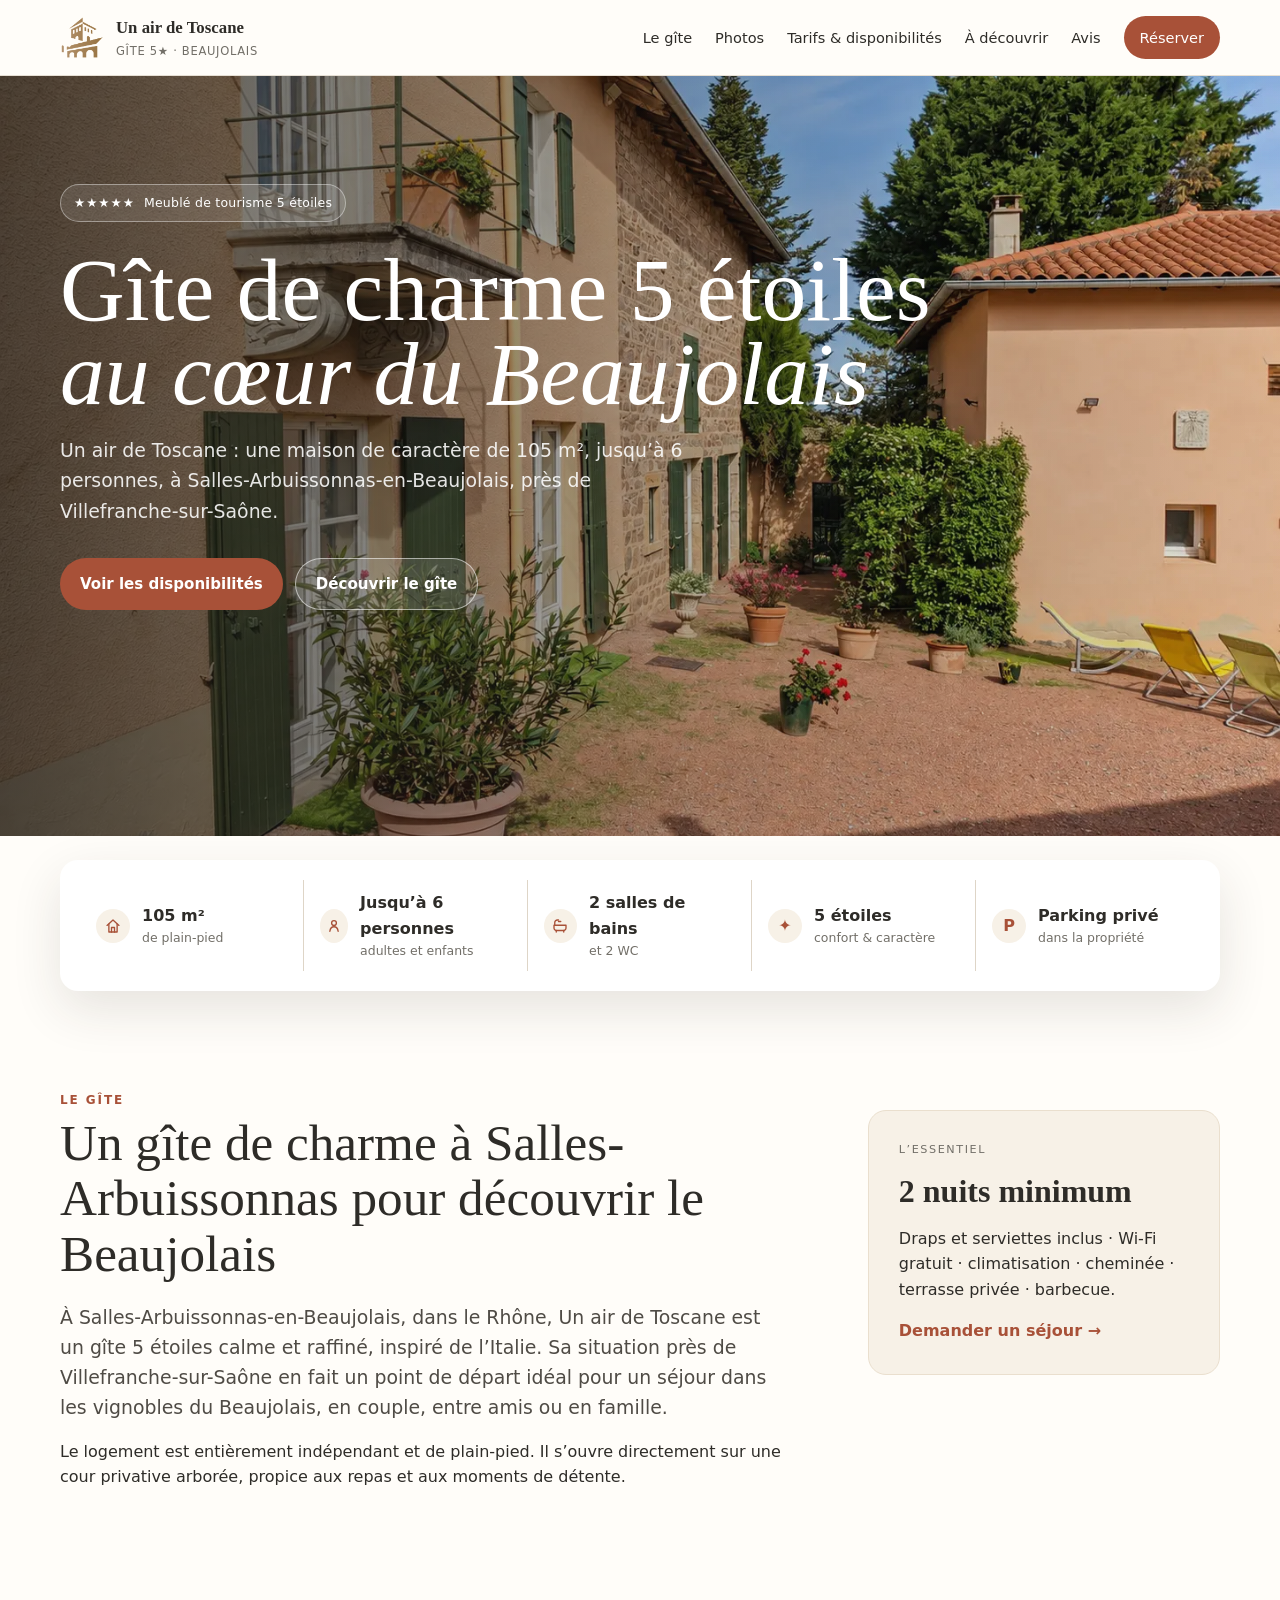
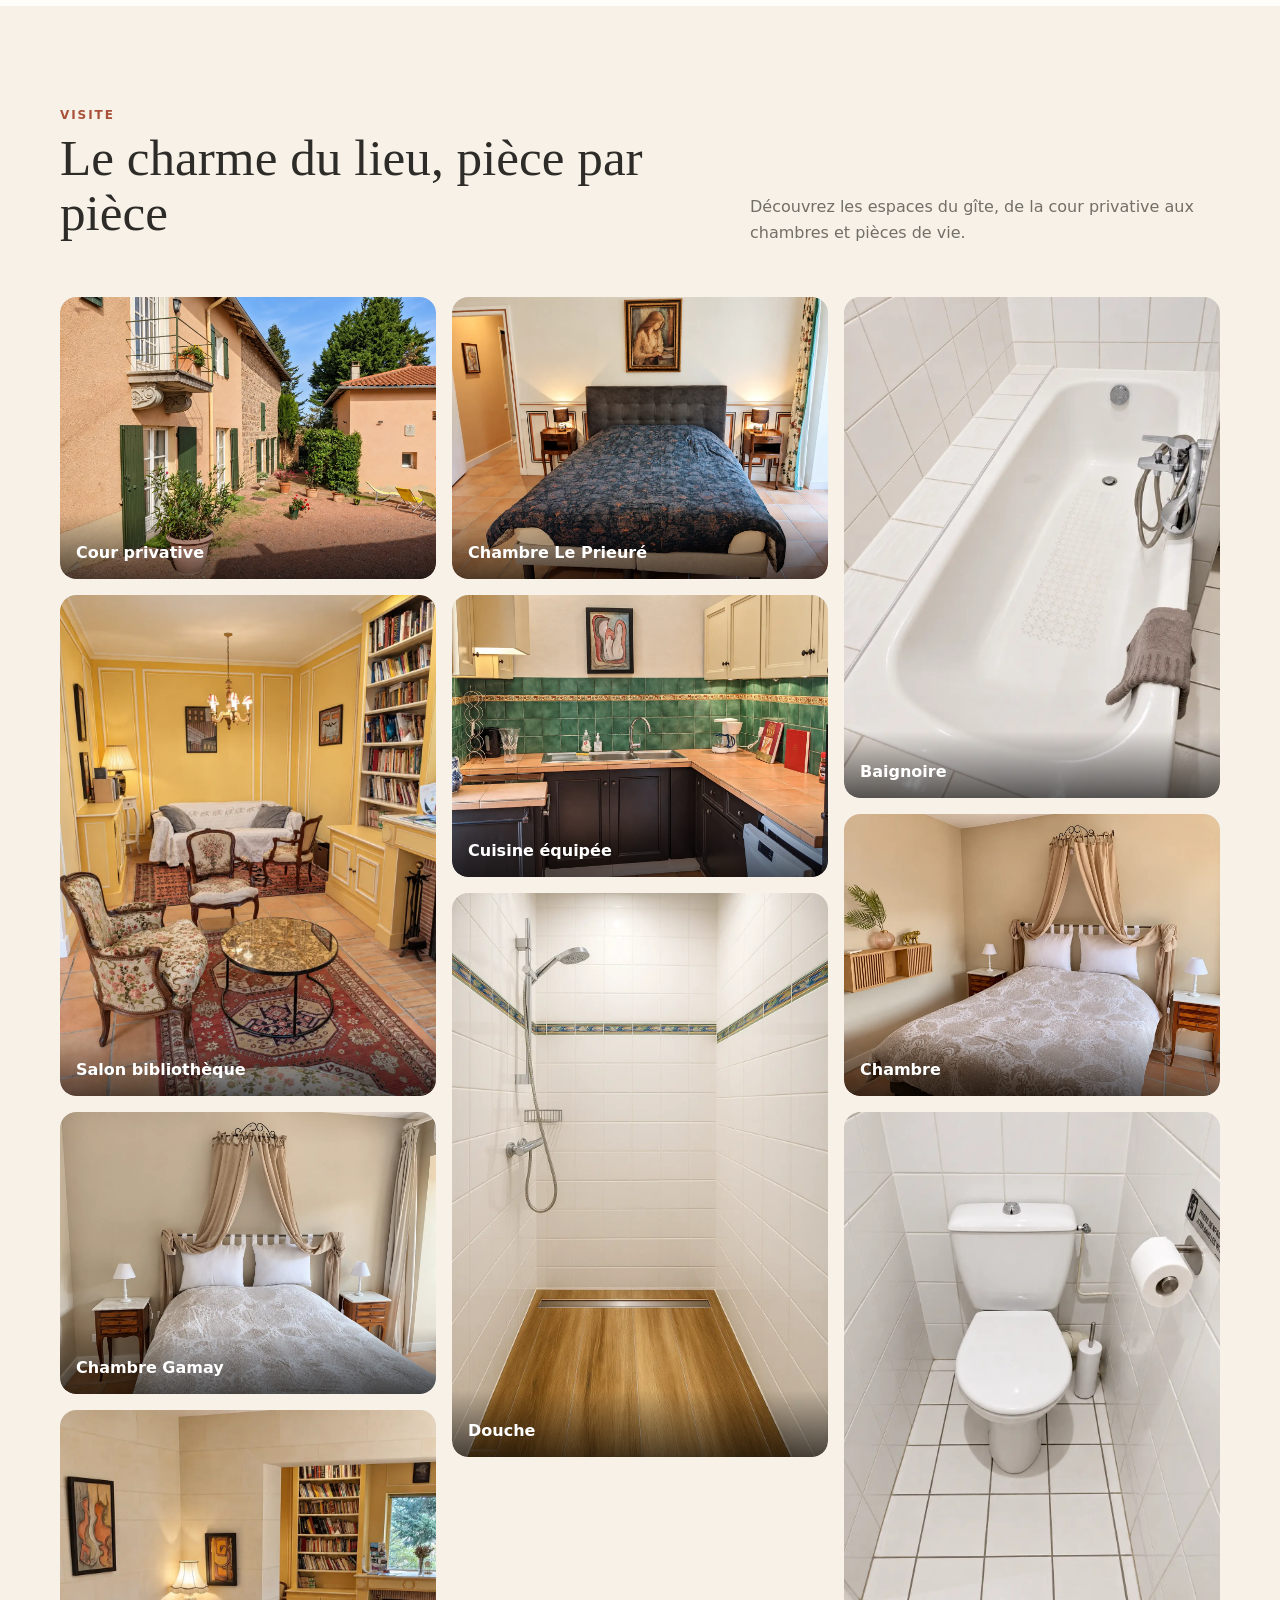
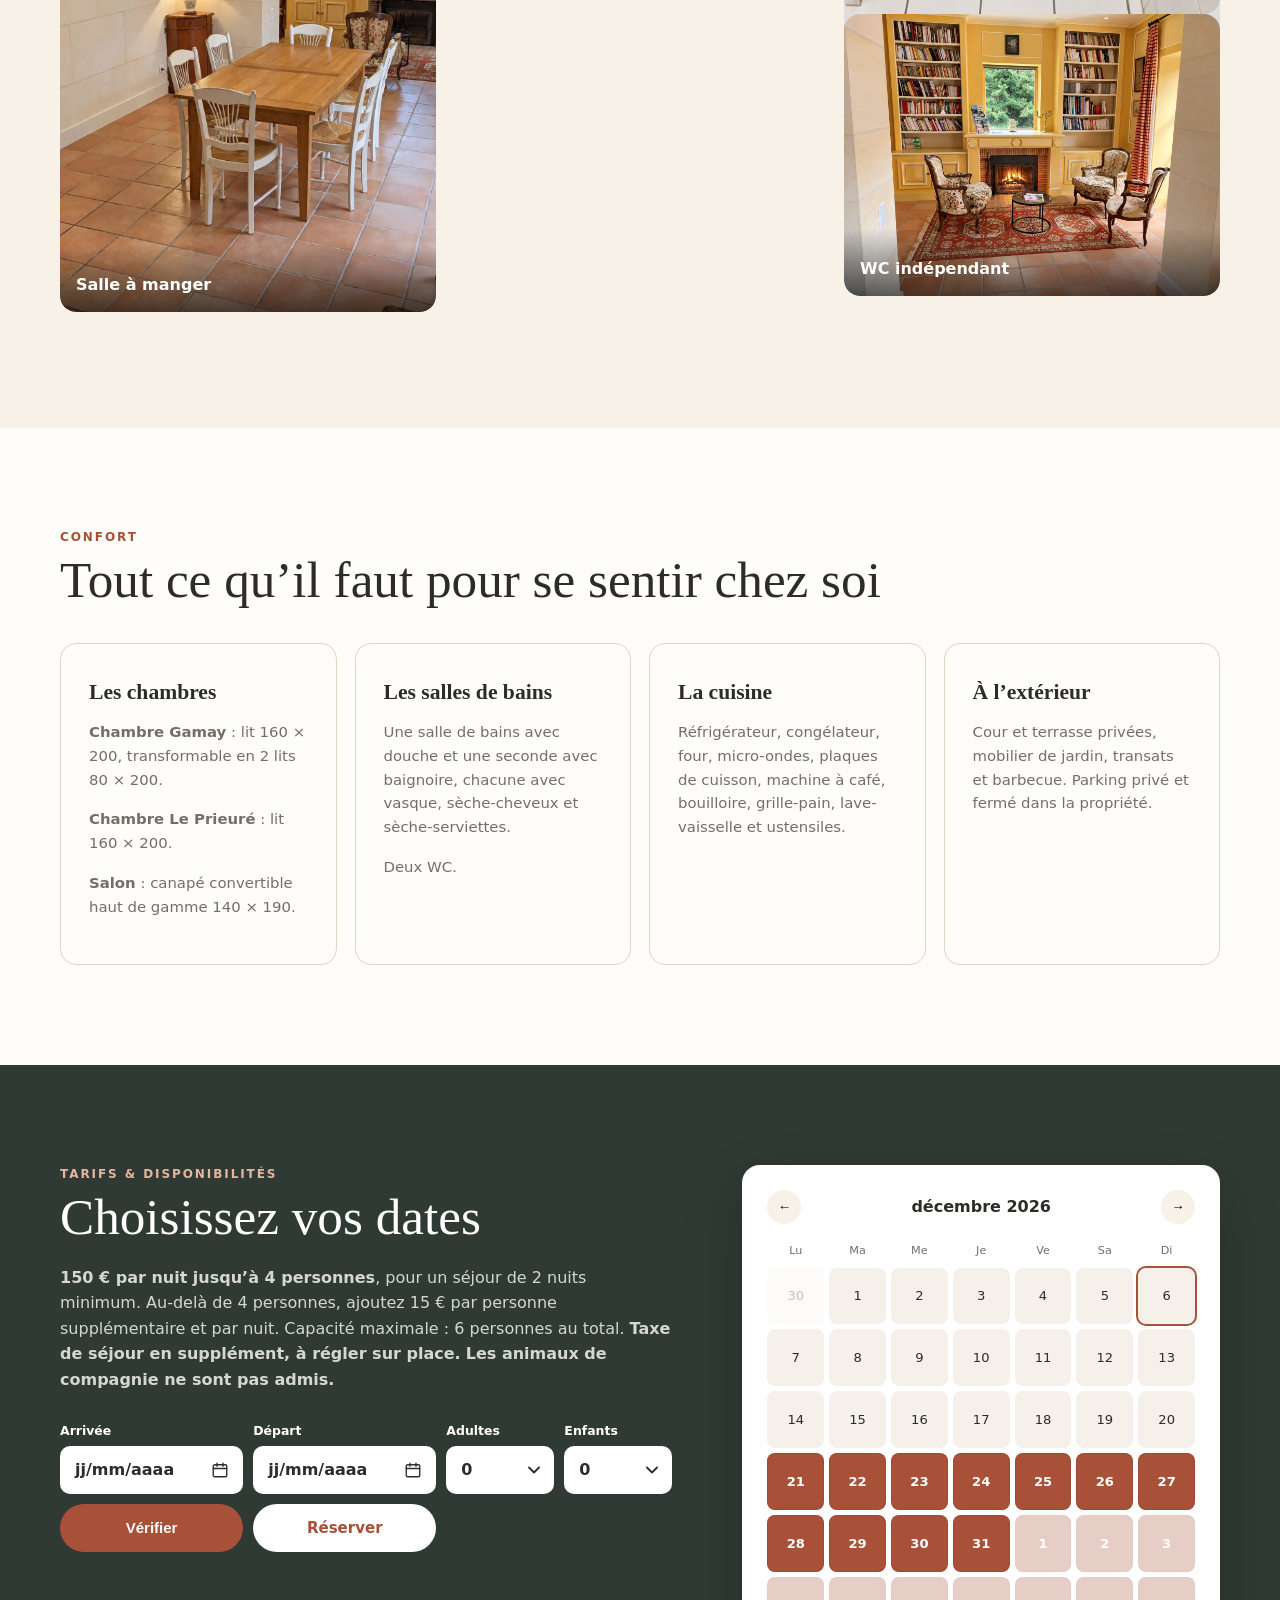
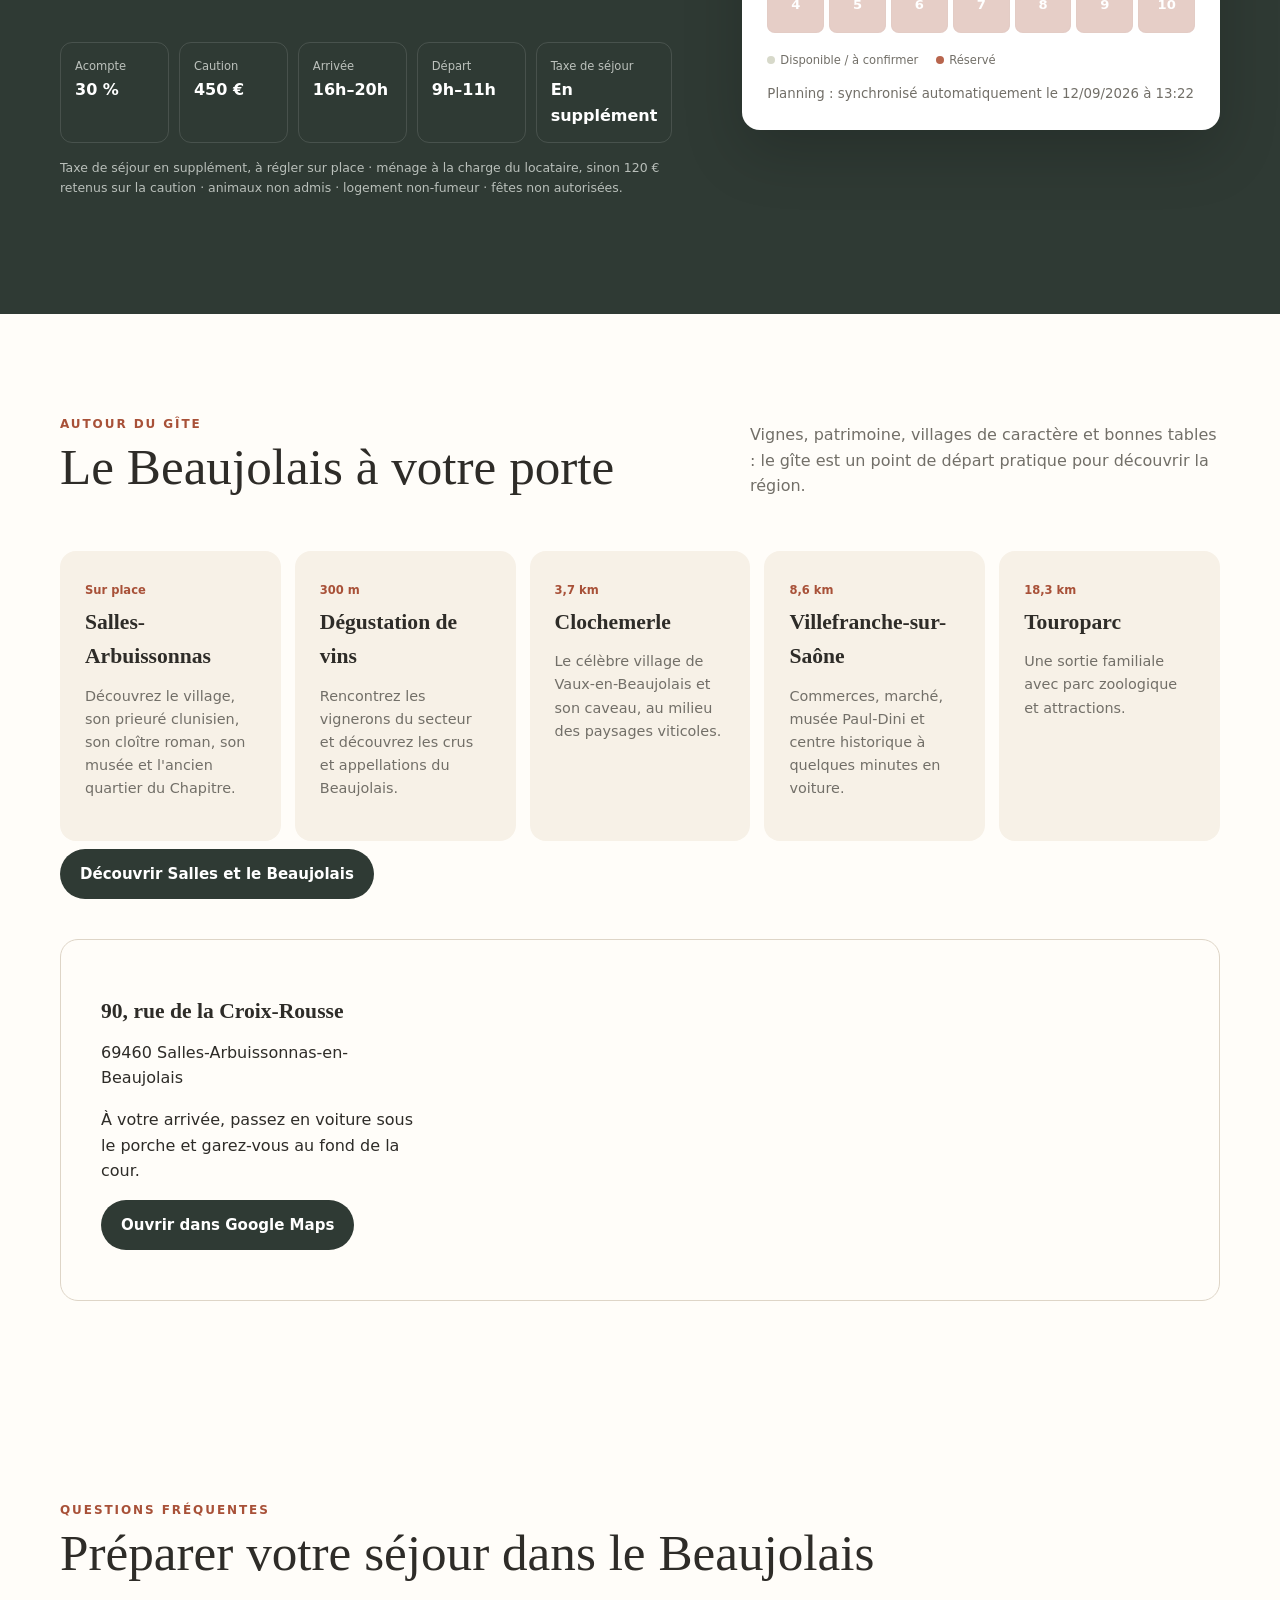
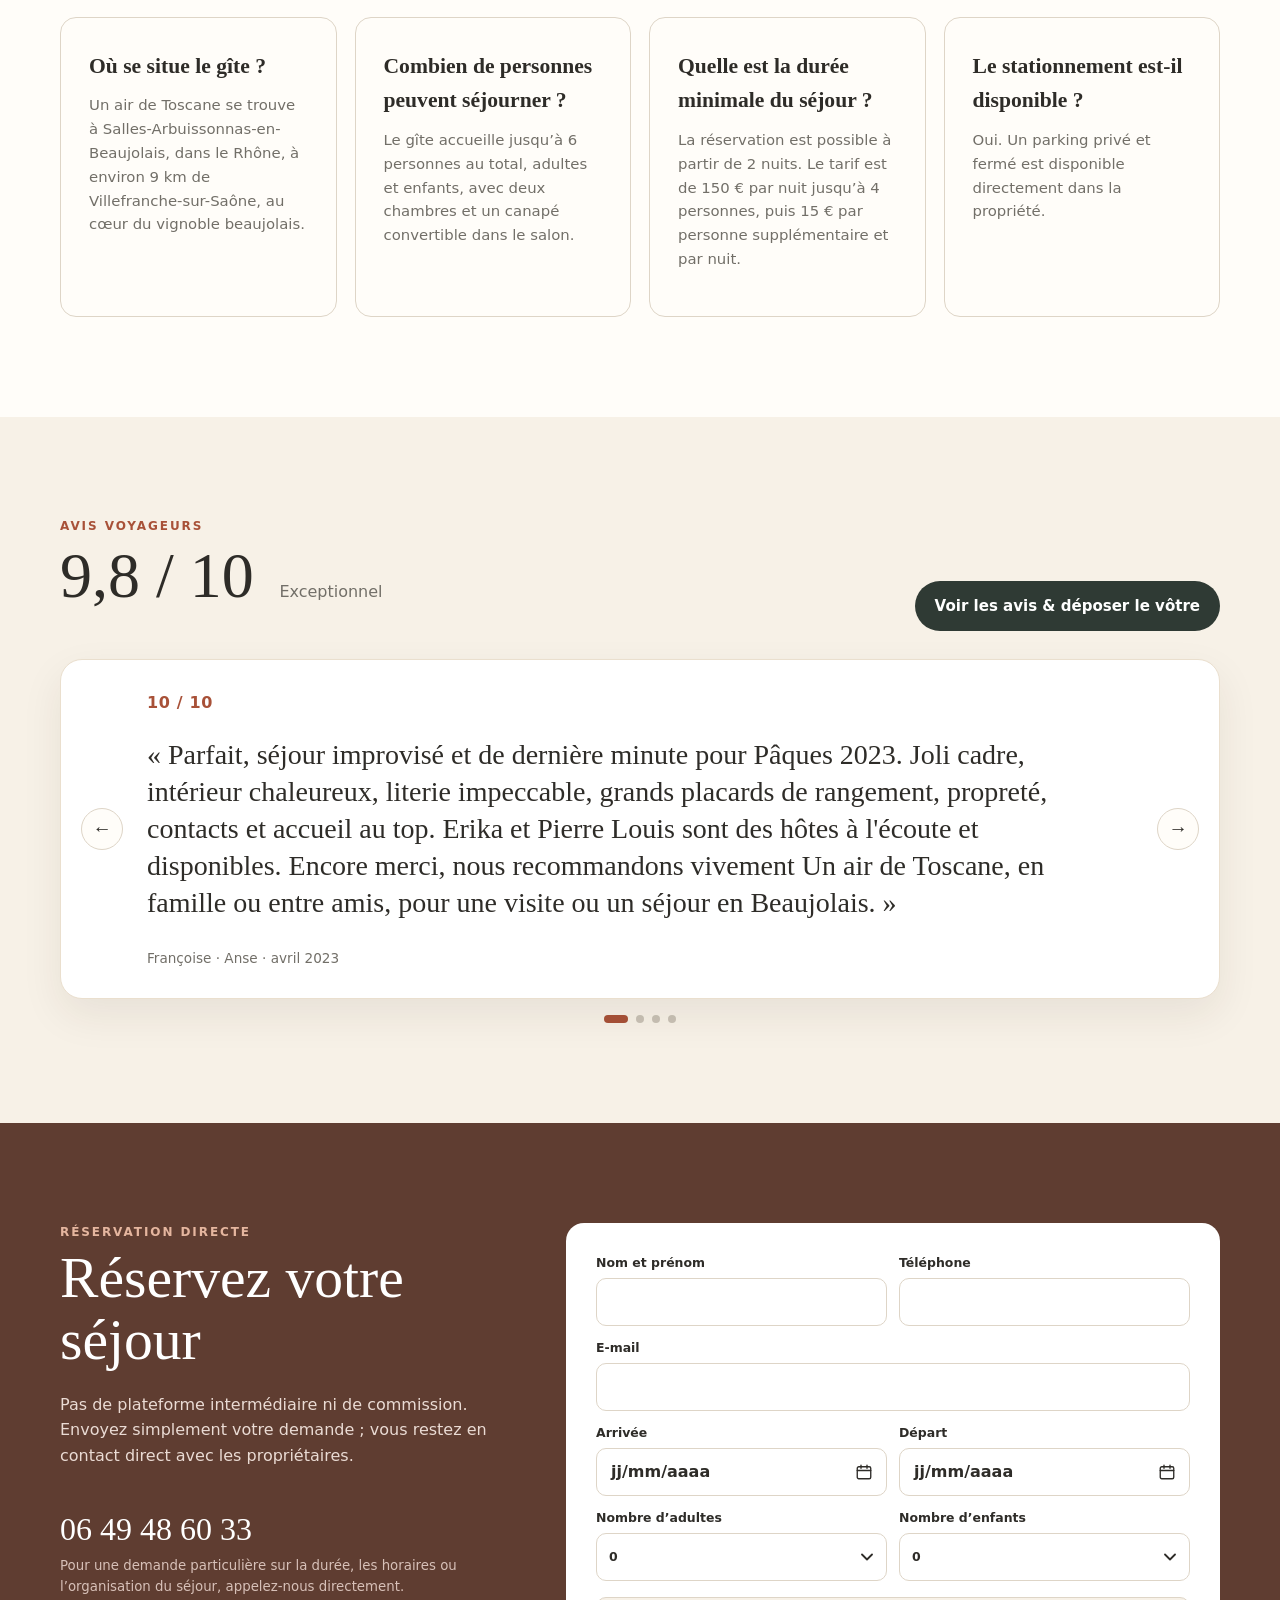
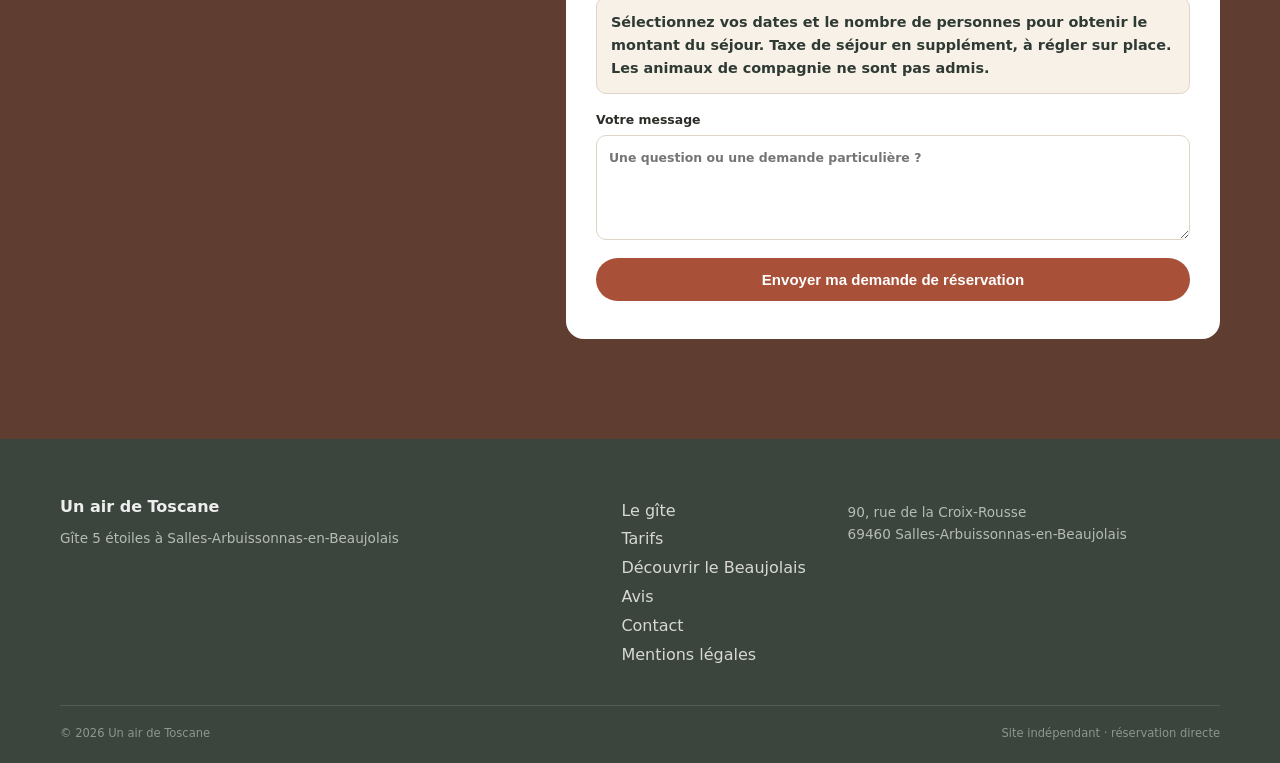
==== commit 8ef79c1e: "Add files via upload" ====
--- a/index.html
+++ b/index.html
@@ -80,7 +80,8 @@
           <figure><img src="assets/images/douche.webp" alt="Salle de douche du gîte Un air de Toscane à Salles-Arbuissonnas" loading="lazy" width="1024" height="1536"><figcaption>Douche</figcaption></figure>
           <figure><img src="assets/images/baignoire.webp" alt="Salle de bains avec baignoire du gîte Un air de Toscane" loading="lazy" width="1024" height="1536"><figcaption>Baignoire</figcaption></figure>
           <figure><img src="assets/images/chambre-gamay-2.webp" alt="Chambre du gîte de charme Un air de Toscane dans le Beaujolais" loading="lazy" width="1024" height="1024"><figcaption>Chambre</figcaption></figure>
-          <figure><img src="assets/images/wc.webp" alt="WC indépendant du gîte Un air de Toscane" loading="lazy" width="1024" height="1536"><figcaption>WC indépendant</figcaption></figure>
+          <figure><img src="assets/images/wc.webp" alt="WC indépendant du gîte Un air de Toscane" loading="lazy" width="1024" height="1536">
+        <img src="assets/images/cheminée.webp" alt="Salon bibliothèque avec cheminée du gîte Un air de Toscane" loading="lazy"><figcaption>WC indépendant</figcaption></figure>
         </div>
       </div>
     </section>
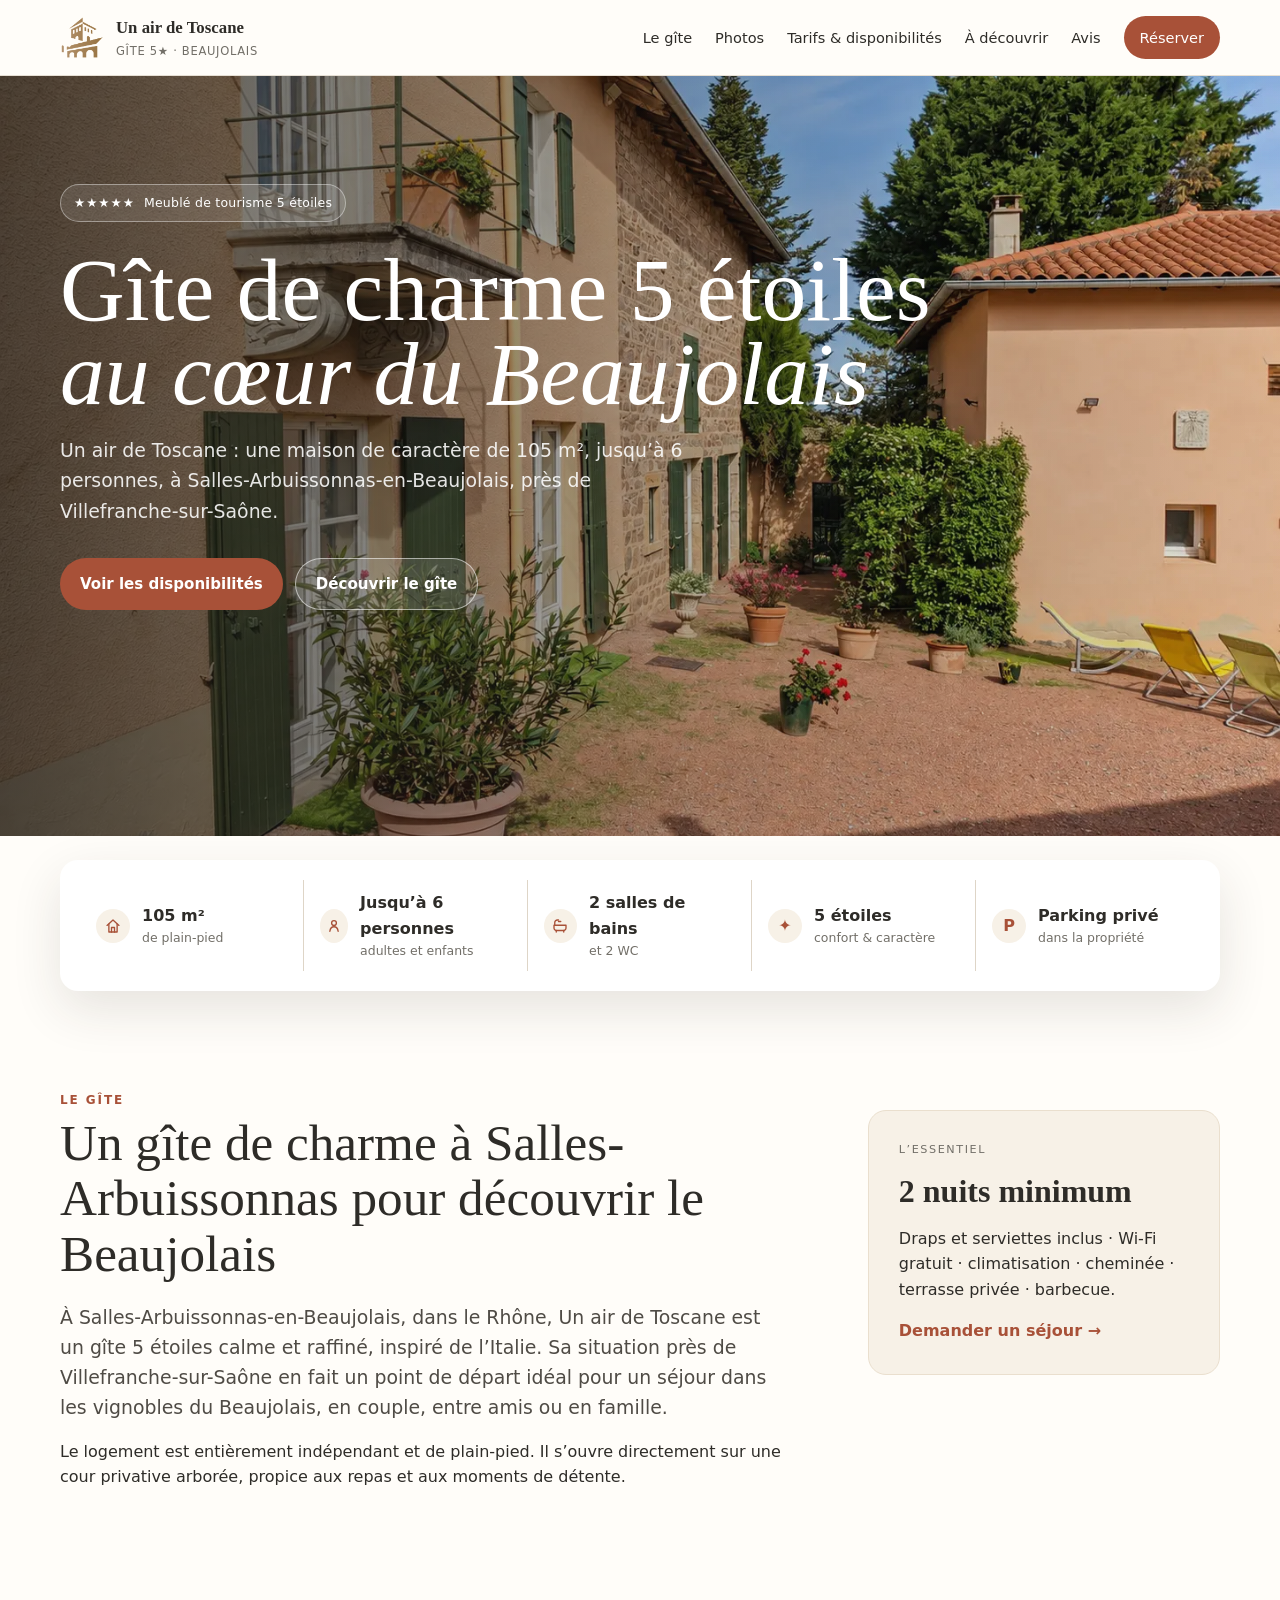
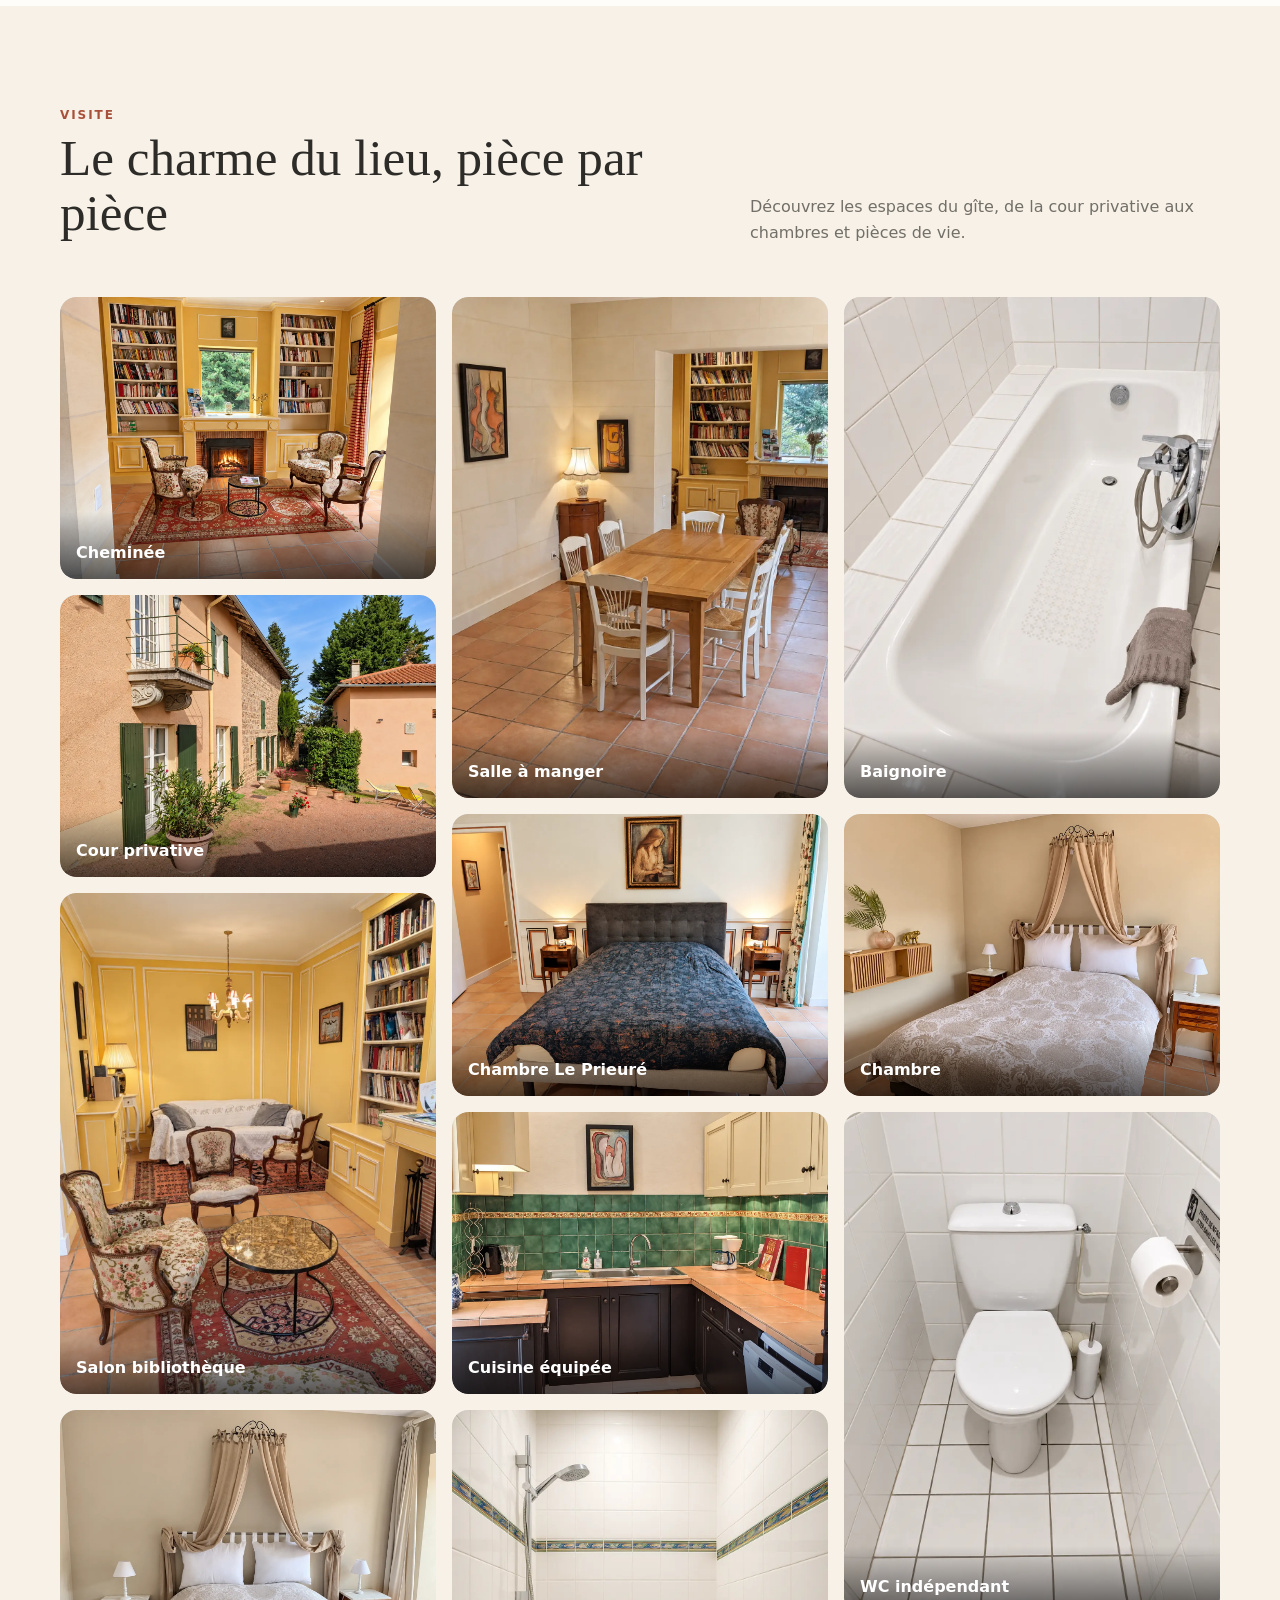
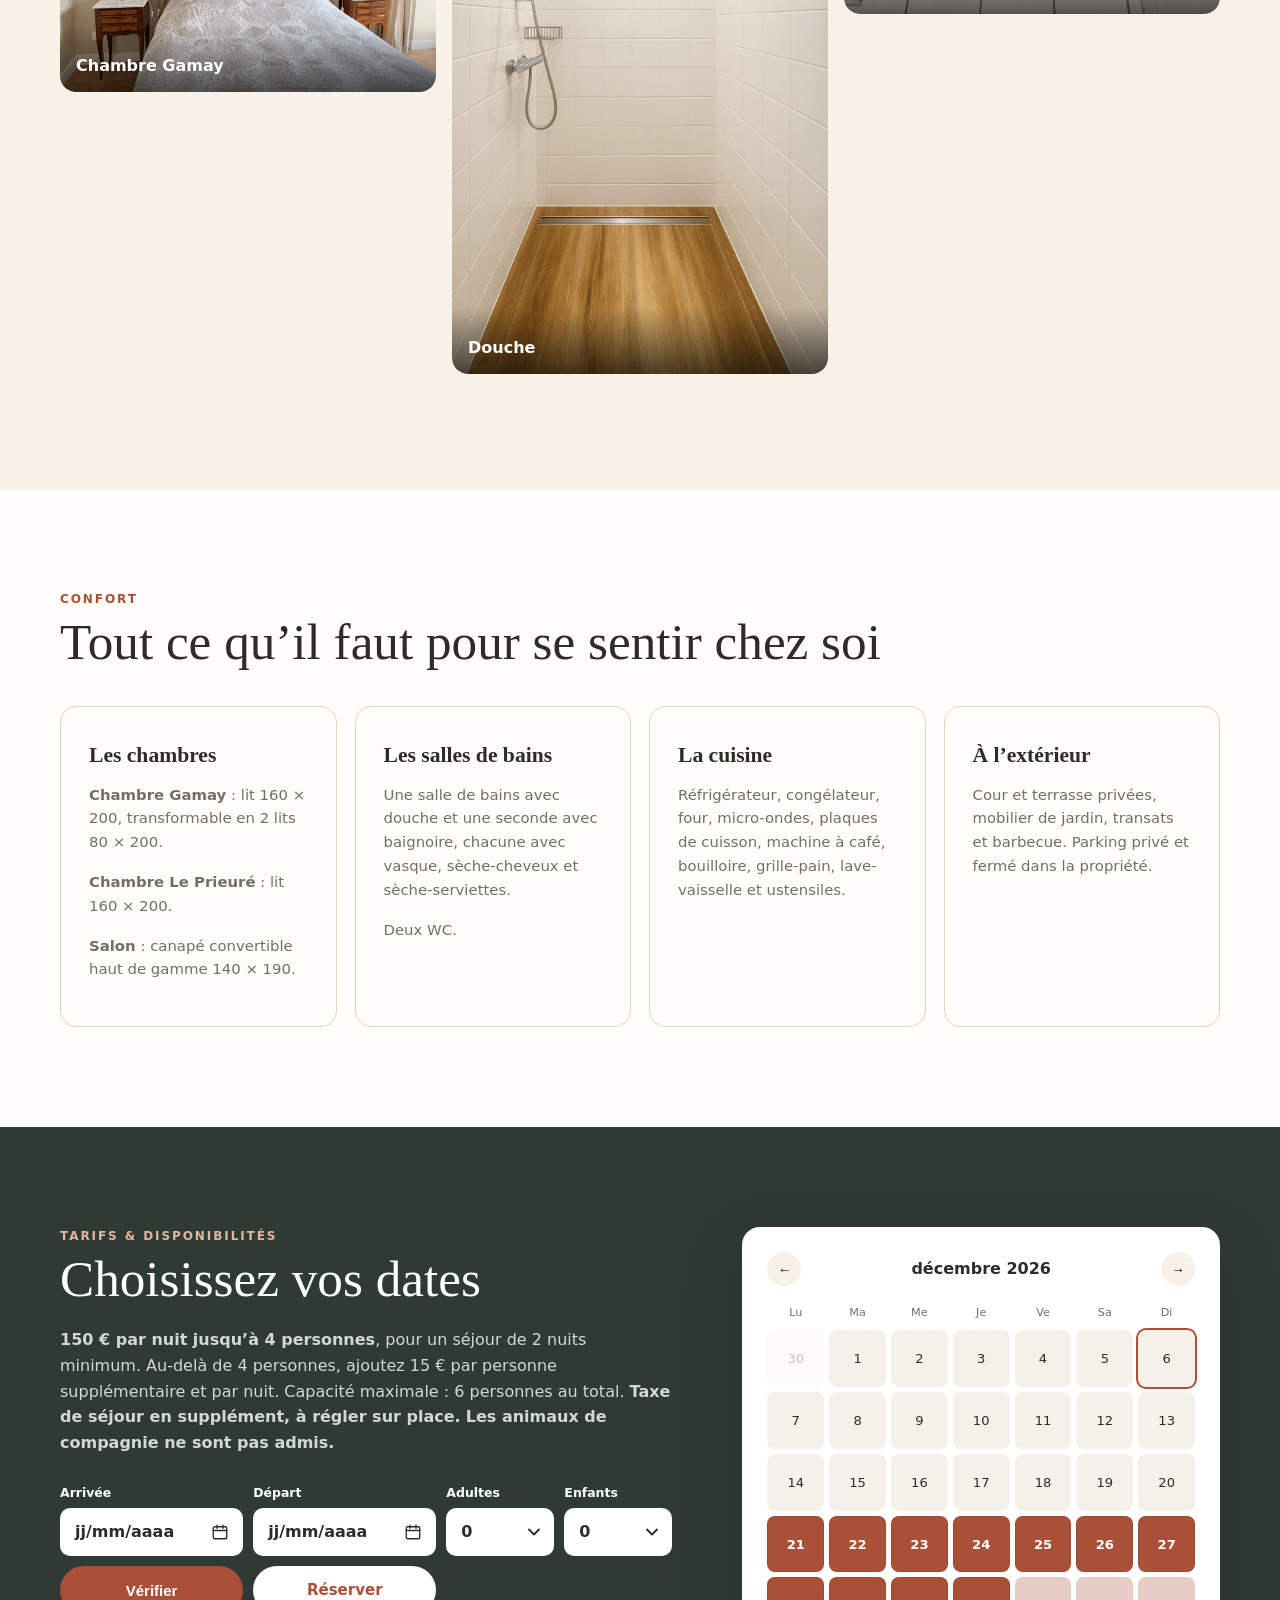
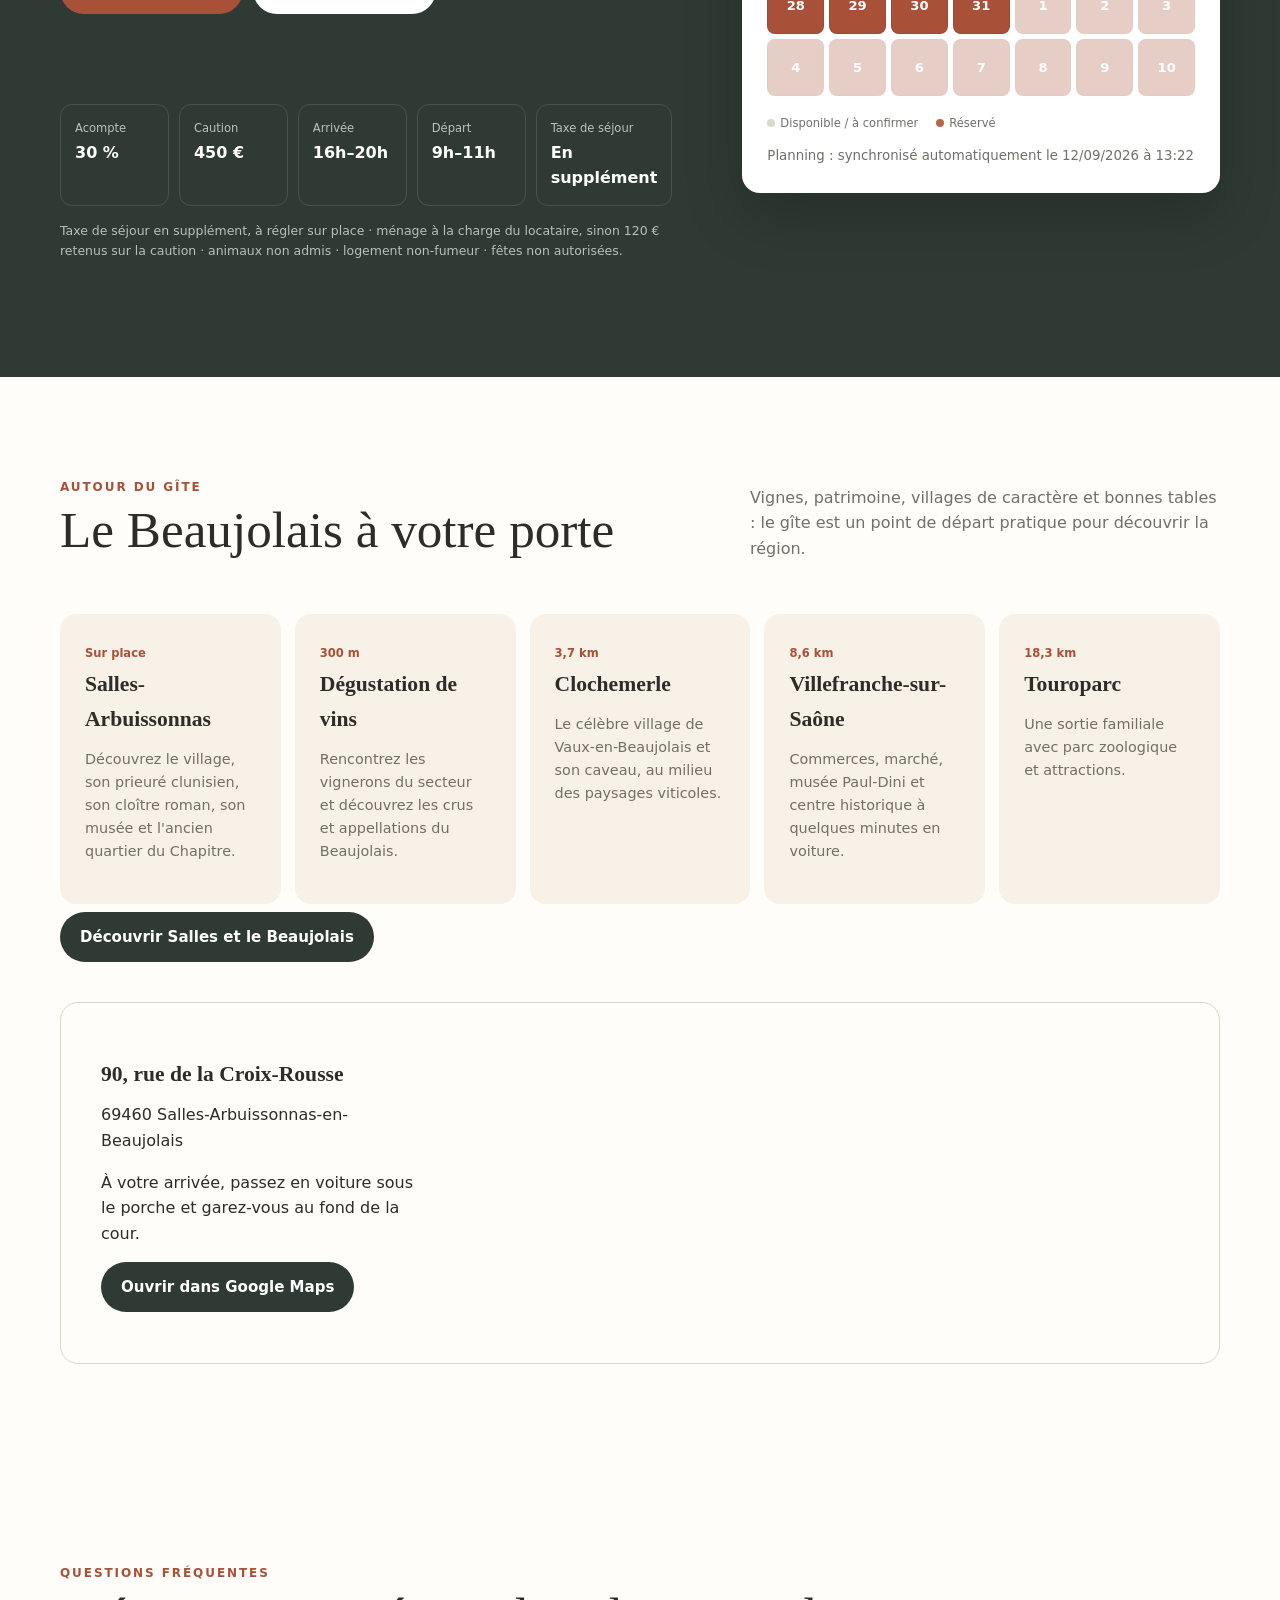
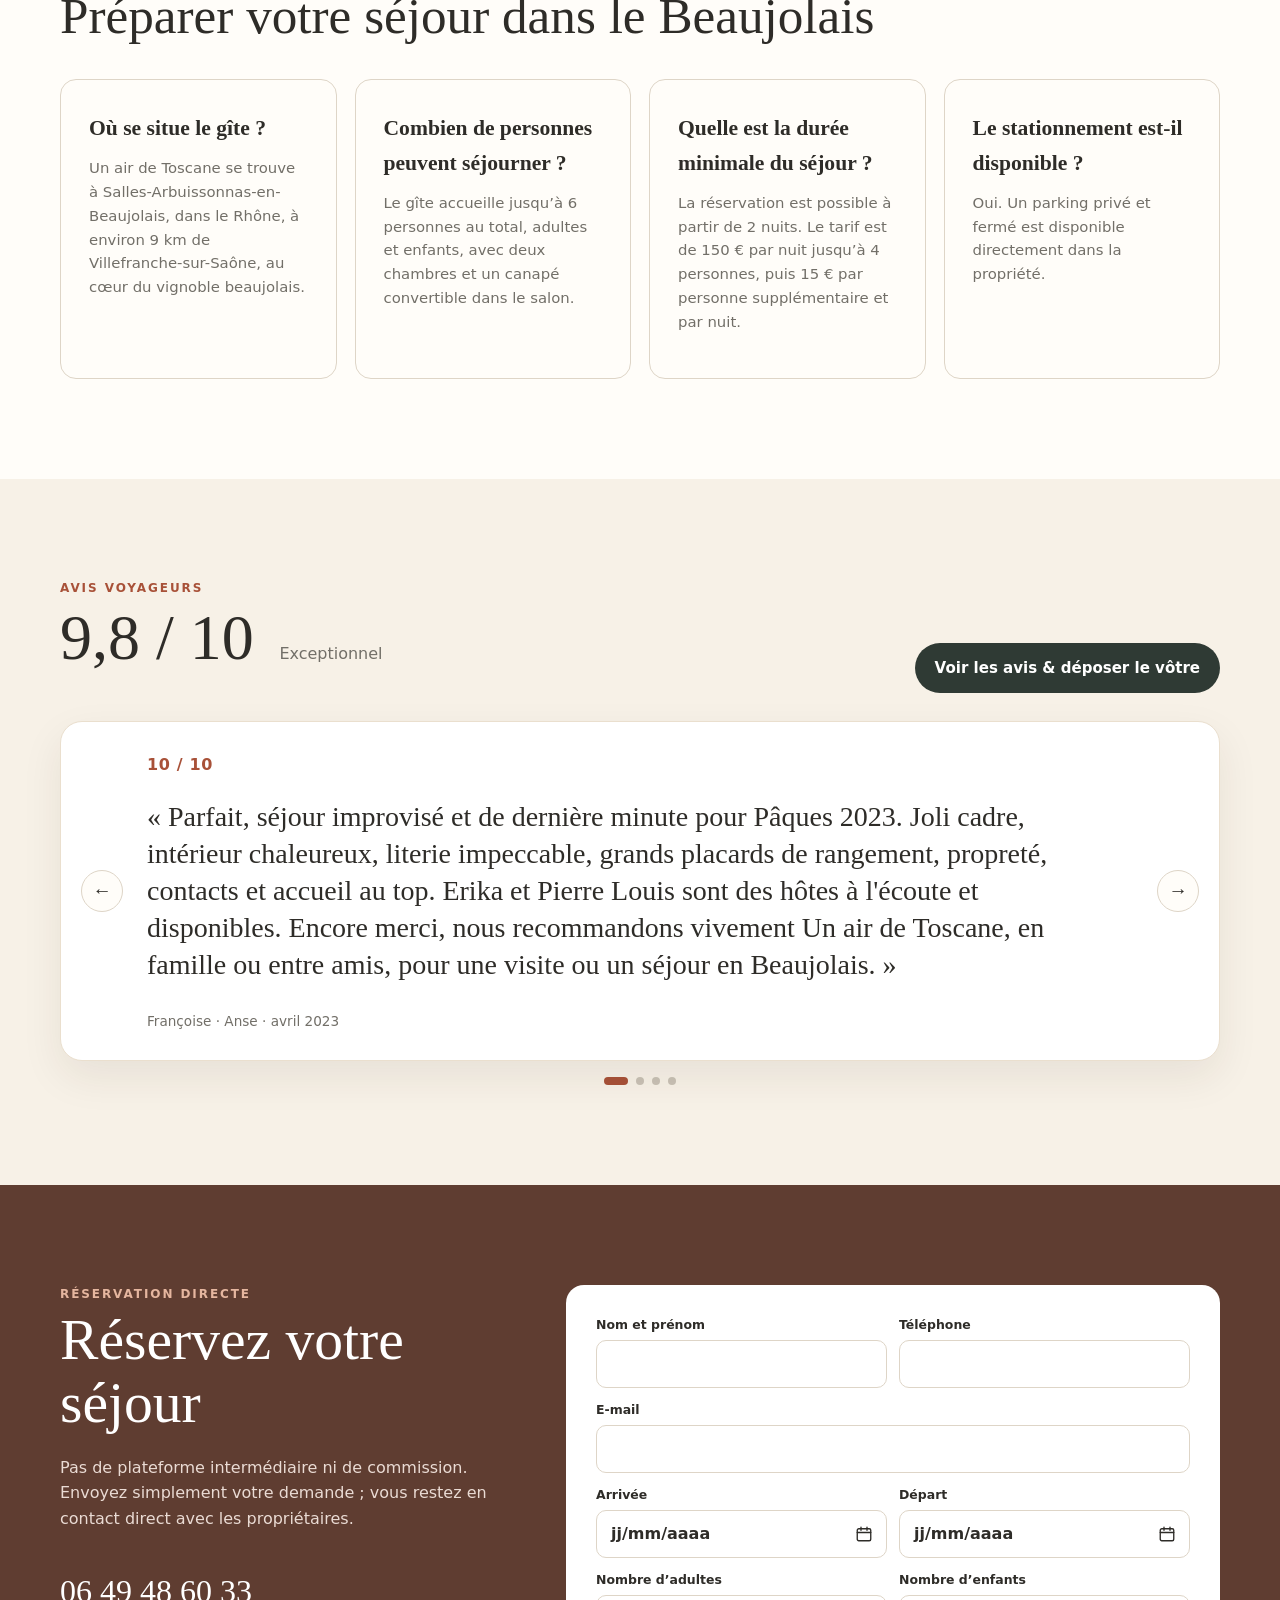
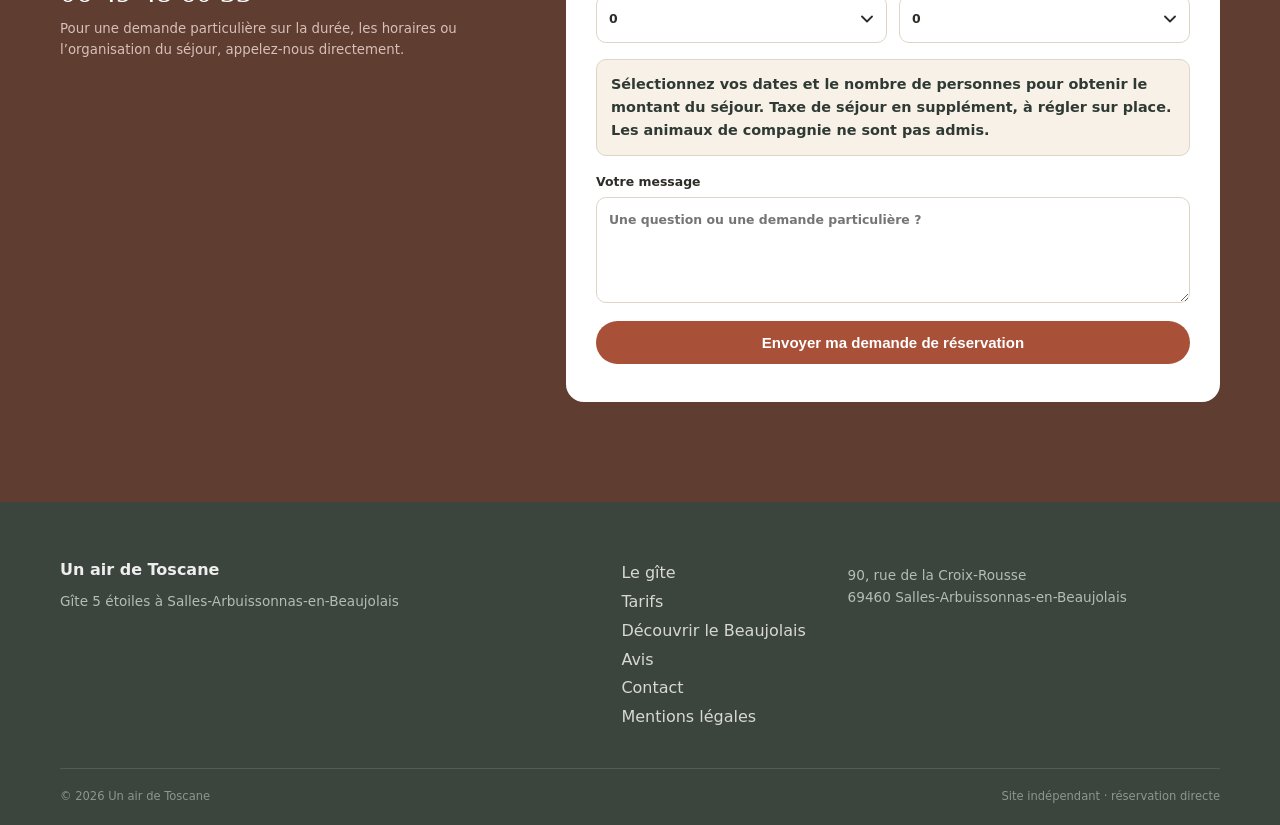
==== commit aec634b4: "Add files via upload" ====
--- a/index.html
+++ b/index.html
@@ -71,6 +71,7 @@
       <div class="wrap">
         <div class="section-head"><div><div class="eyebrow">Visite</div><h2>Le charme du lieu, pièce par pièce</h2></div><p>Découvrez les espaces du gîte, de la cour privative aux chambres et pièces de vie.</p></div>
         <div class="gallery gallery-real">
+          <figure><img src="assets/images/cheminée.webp" alt="Salon avec cheminée du gîte Un air de Toscane à Salles-Arbuissonnas-en-Beaujolais" loading="lazy" width="1536" height="1024"><figcaption>Cheminée</figcaption></figure>
           <figure class="tall"><img src="assets/images/cour.webp" alt="Cour privative du gîte de charme Un air de Toscane dans le Beaujolais" loading="lazy" width="1536" height="1024"><figcaption>Cour privative</figcaption></figure>
           <figure><img src="assets/images/bibliotheque.webp" alt="Salon bibliothèque du gîte 5 étoiles Un air de Toscane dans le Beaujolais" loading="lazy" width="1536" height="1024"><figcaption>Salon bibliothèque</figcaption></figure>
           <figure><img src="assets/images/chambre-gamay.webp" alt="Chambre Gamay du gîte Un air de Toscane à Salles-Arbuissonnas-en-Beaujolais" loading="lazy" width="1536" height="1024"><figcaption>Chambre Gamay</figcaption></figure>
@@ -80,8 +81,7 @@
           <figure><img src="assets/images/douche.webp" alt="Salle de douche du gîte Un air de Toscane à Salles-Arbuissonnas" loading="lazy" width="1024" height="1536"><figcaption>Douche</figcaption></figure>
           <figure><img src="assets/images/baignoire.webp" alt="Salle de bains avec baignoire du gîte Un air de Toscane" loading="lazy" width="1024" height="1536"><figcaption>Baignoire</figcaption></figure>
           <figure><img src="assets/images/chambre-gamay-2.webp" alt="Chambre du gîte de charme Un air de Toscane dans le Beaujolais" loading="lazy" width="1024" height="1024"><figcaption>Chambre</figcaption></figure>
-          <figure><img src="assets/images/wc.webp" alt="WC indépendant du gîte Un air de Toscane" loading="lazy" width="1024" height="1536">
-        <img src="assets/images/cheminée.webp" alt="Salon bibliothèque avec cheminée du gîte Un air de Toscane" loading="lazy"><figcaption>WC indépendant</figcaption></figure>
+          <figure><img src="assets/images/wc.webp" alt="WC indépendant du gîte Un air de Toscane" loading="lazy" width="1024" height="1536"><figcaption>WC indépendant</figcaption></figure>
         </div>
       </div>
     </section>
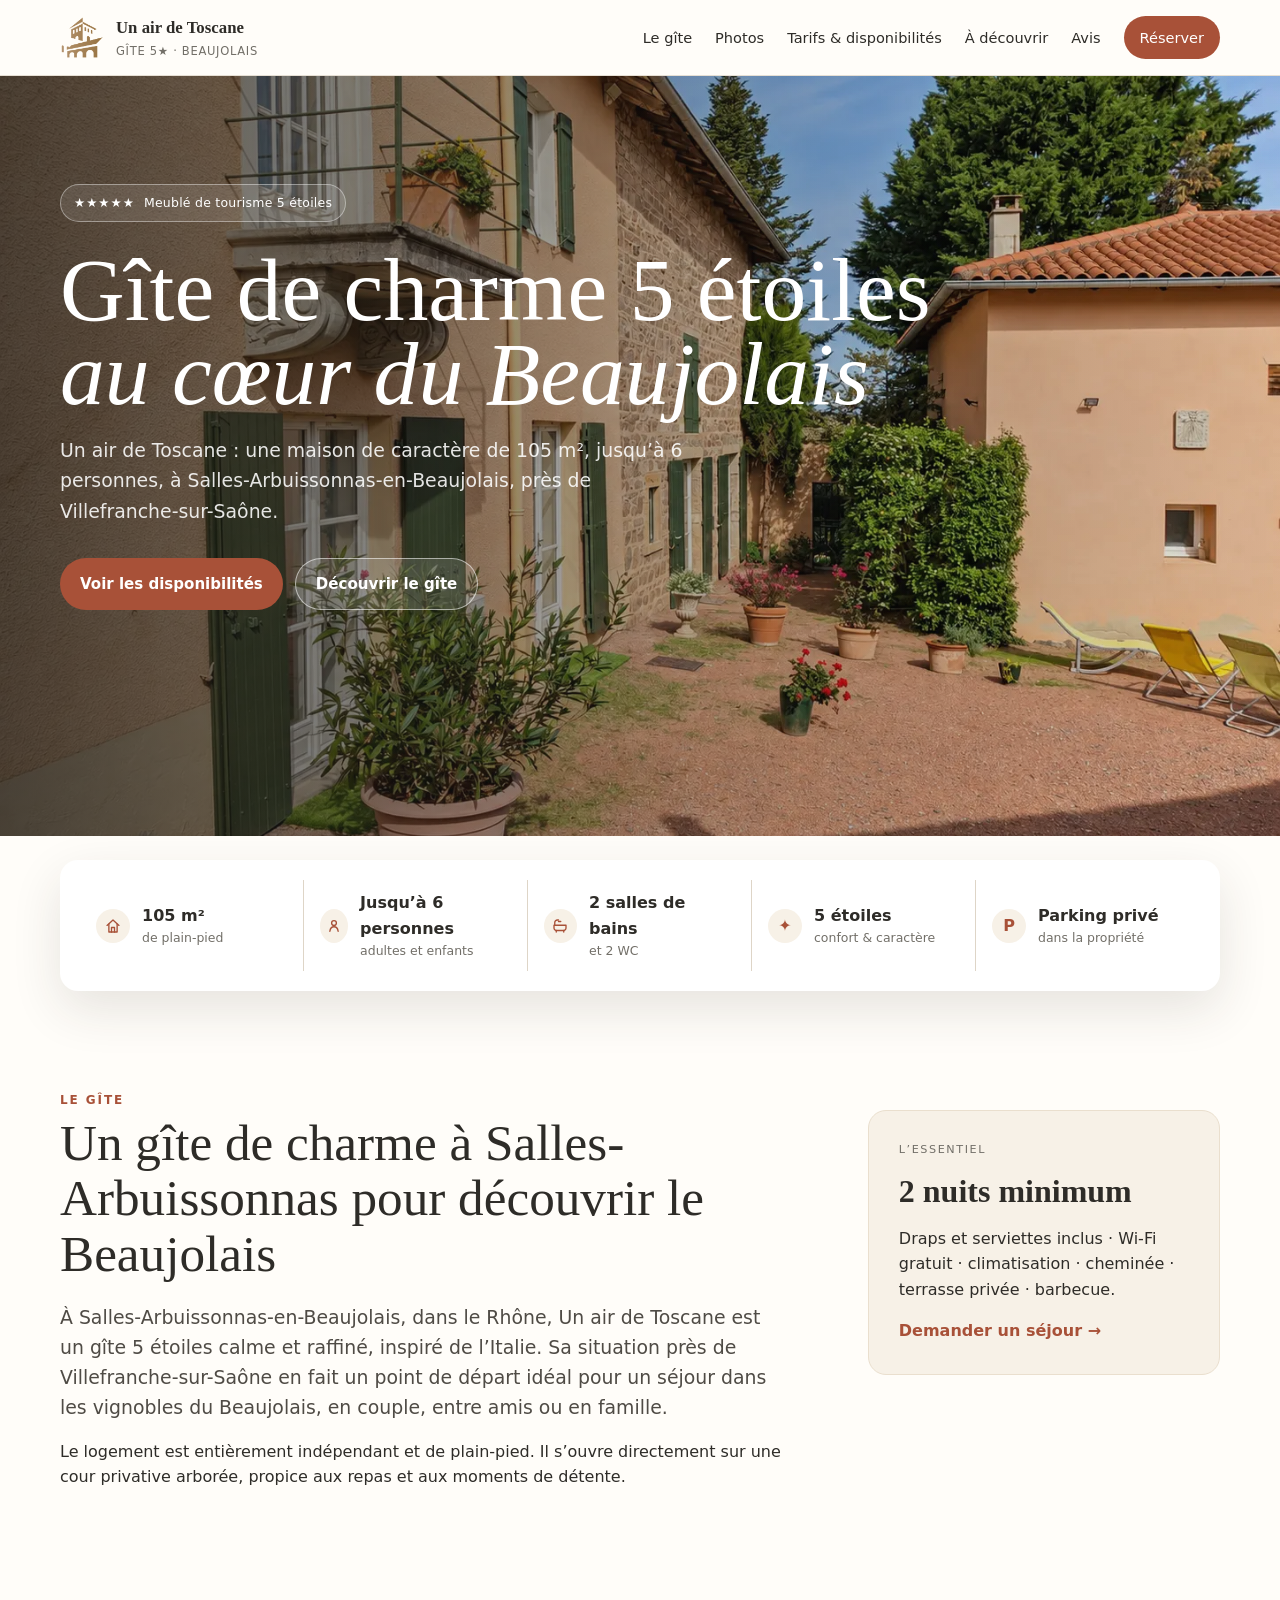
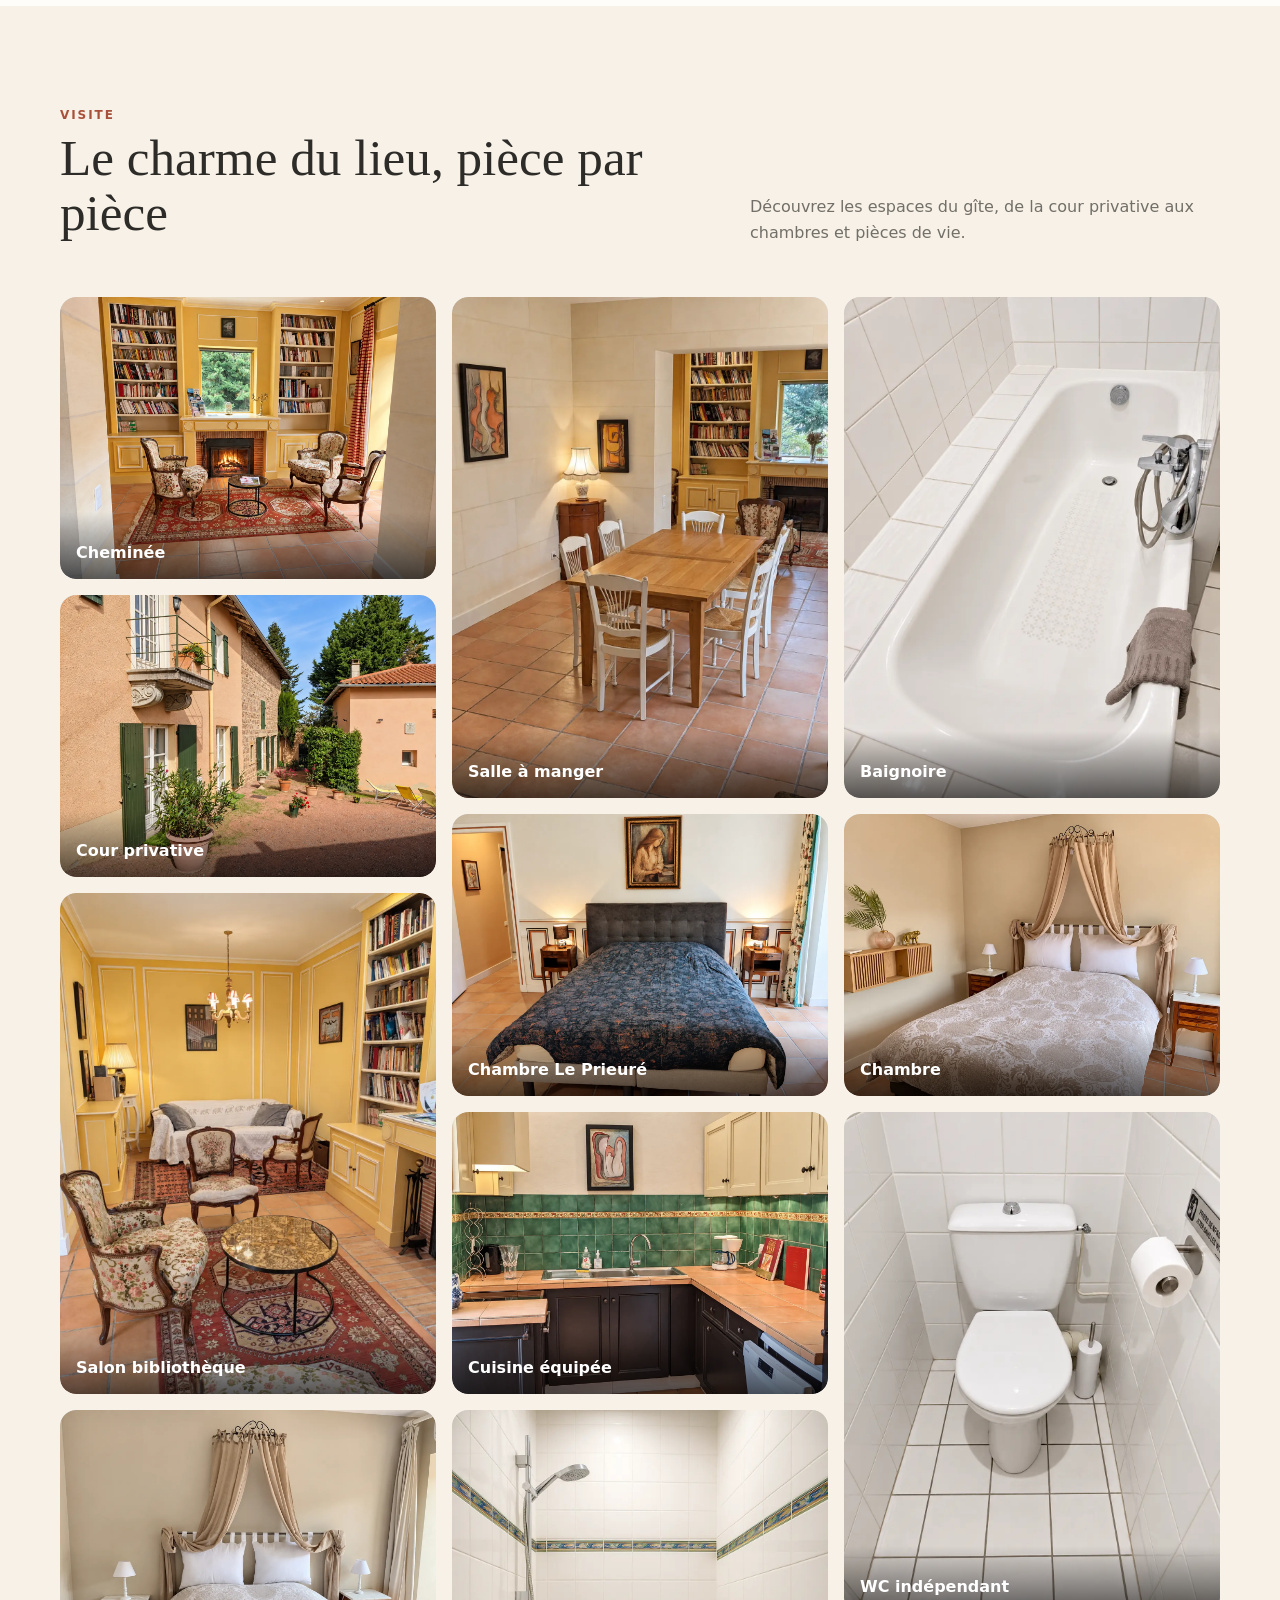
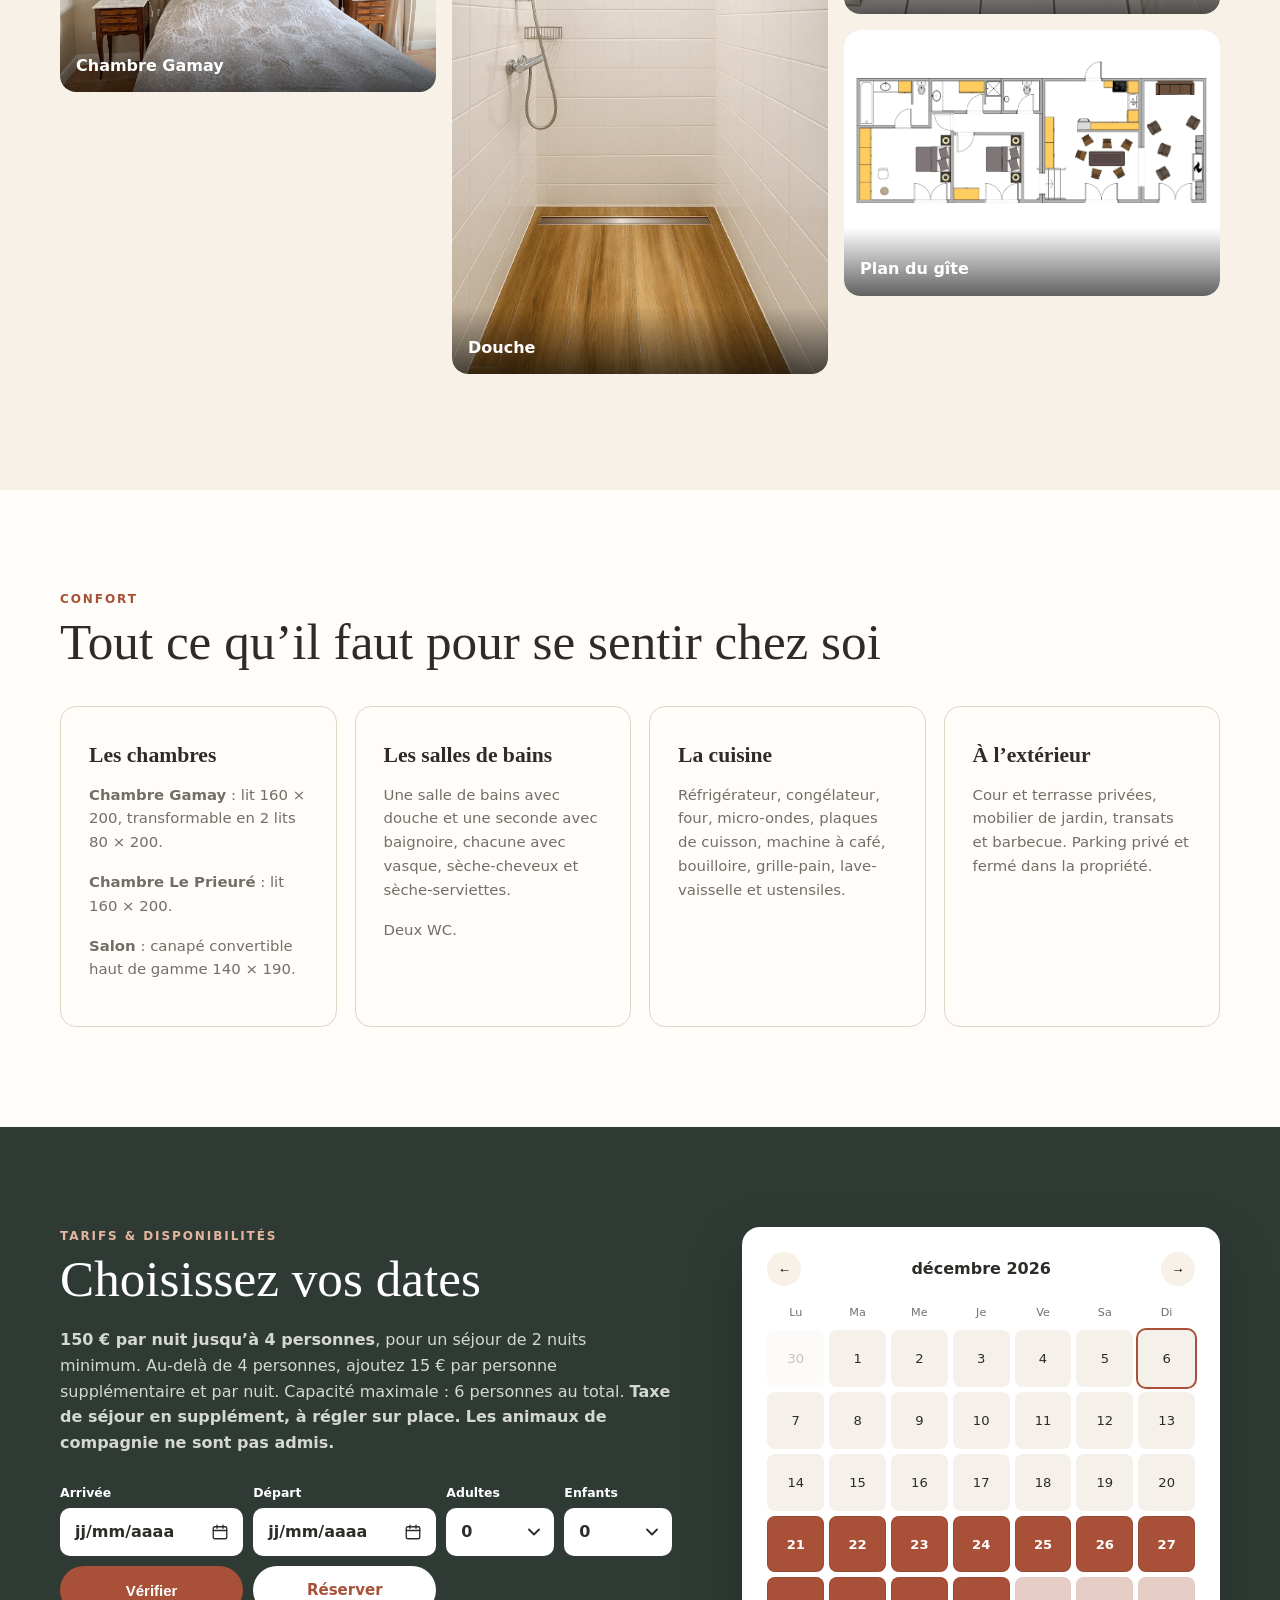
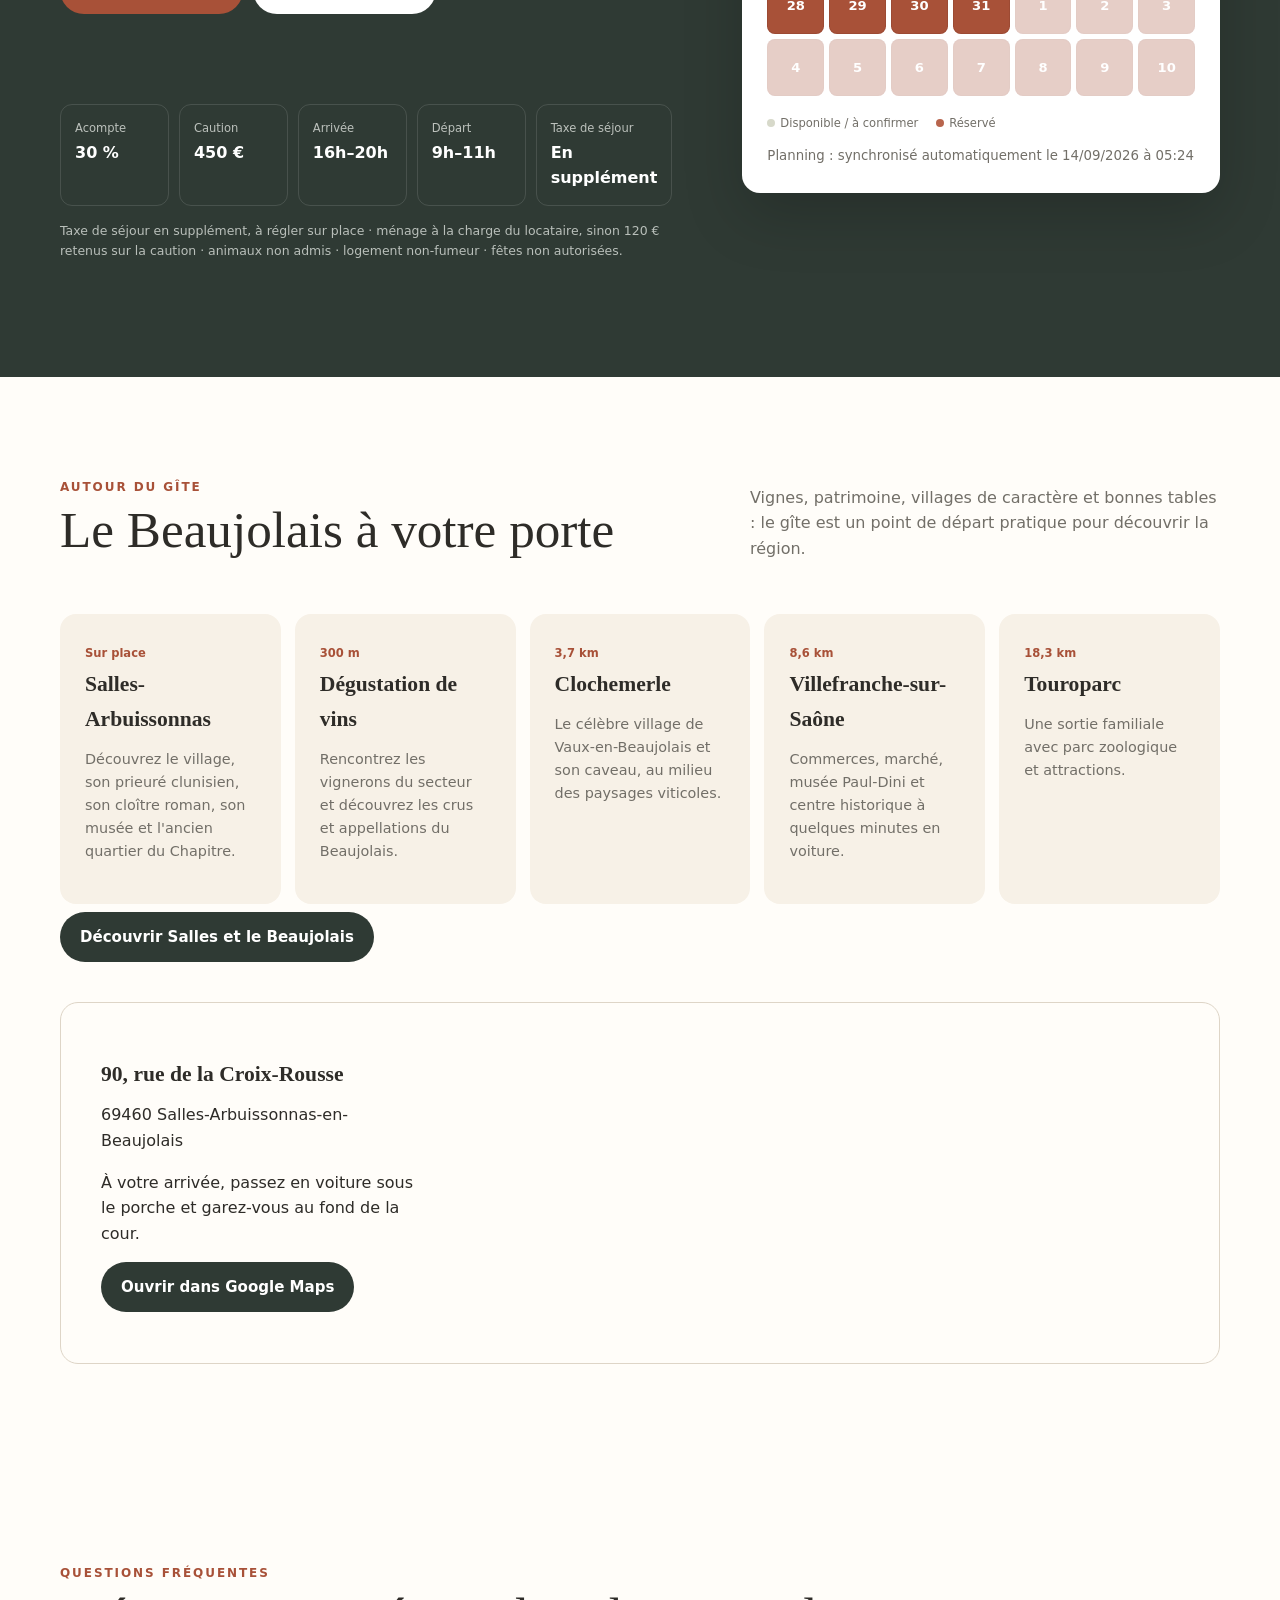
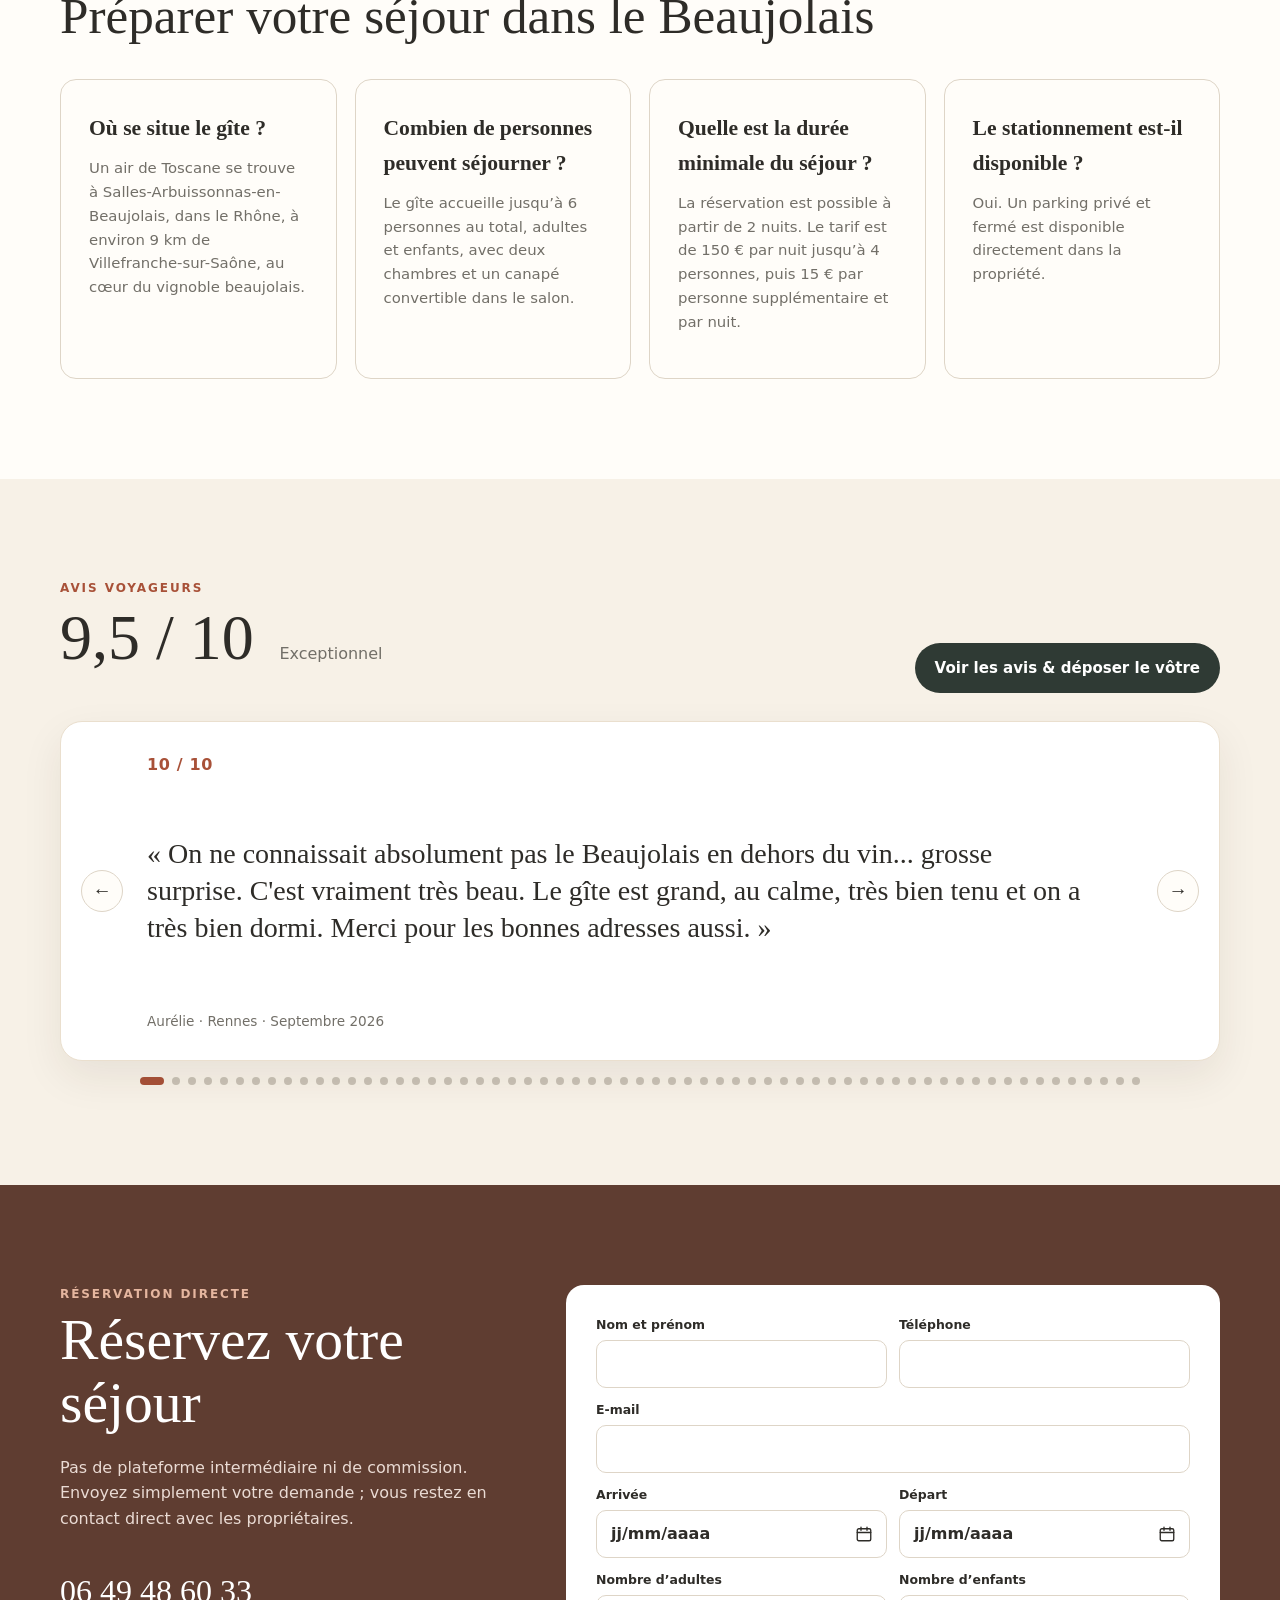
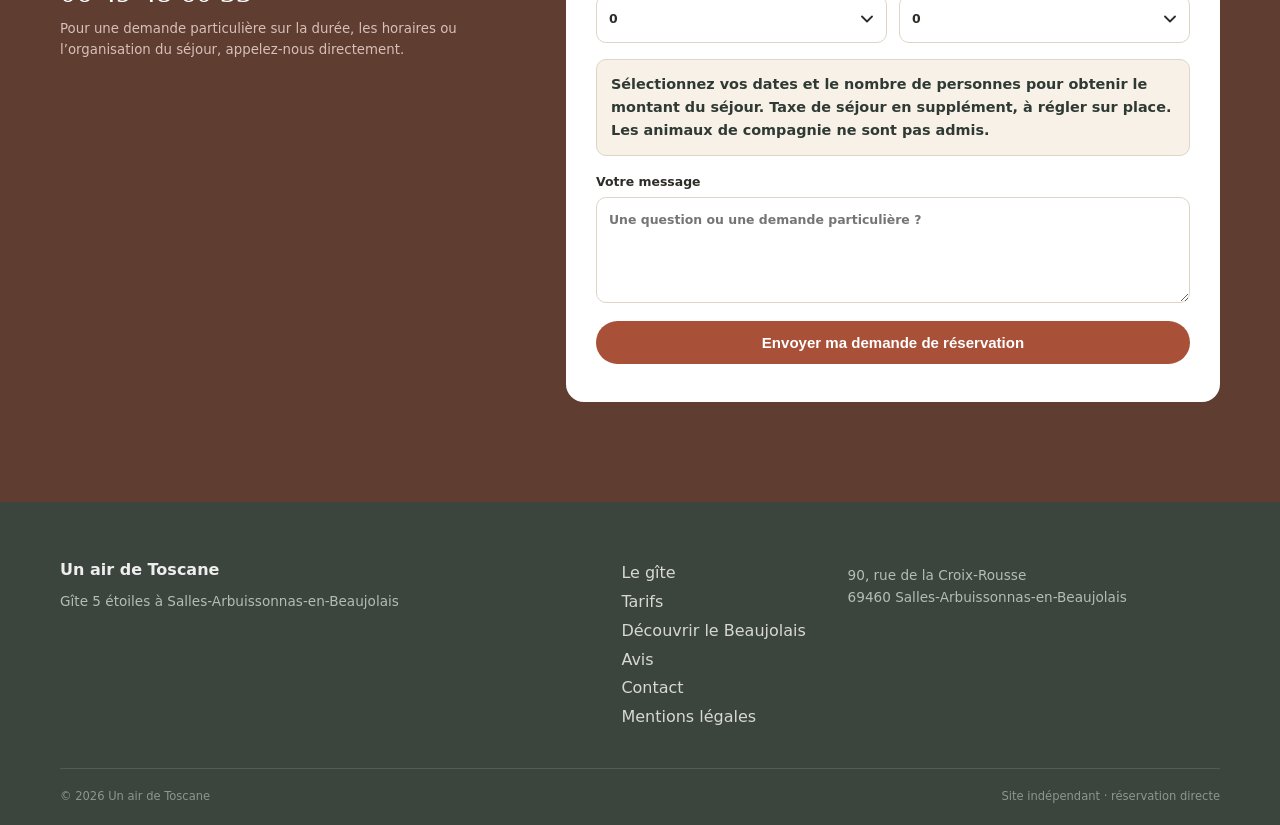
==== commit e731e7bd: "Add files via upload" ====
--- a/index.html
+++ b/index.html
@@ -82,6 +82,7 @@
           <figure><img src="assets/images/baignoire.webp" alt="Salle de bains avec baignoire du gîte Un air de Toscane" loading="lazy" width="1024" height="1536"><figcaption>Baignoire</figcaption></figure>
           <figure><img src="assets/images/chambre-gamay-2.webp" alt="Chambre du gîte de charme Un air de Toscane dans le Beaujolais" loading="lazy" width="1024" height="1024"><figcaption>Chambre</figcaption></figure>
           <figure><img src="assets/images/wc.webp" alt="WC indépendant du gîte Un air de Toscane" loading="lazy" width="1024" height="1536"><figcaption>WC indépendant</figcaption></figure>
+          <figure><img src="assets/images/plan.webp" alt="Plan du gîte Un air de Toscane à Salles-Arbuissonnas-en-Beaujolais" loading="lazy" width="1536" height="1024"><figcaption>Plan du gîte</figcaption></figure>
         </div>
       </div>
     </section>
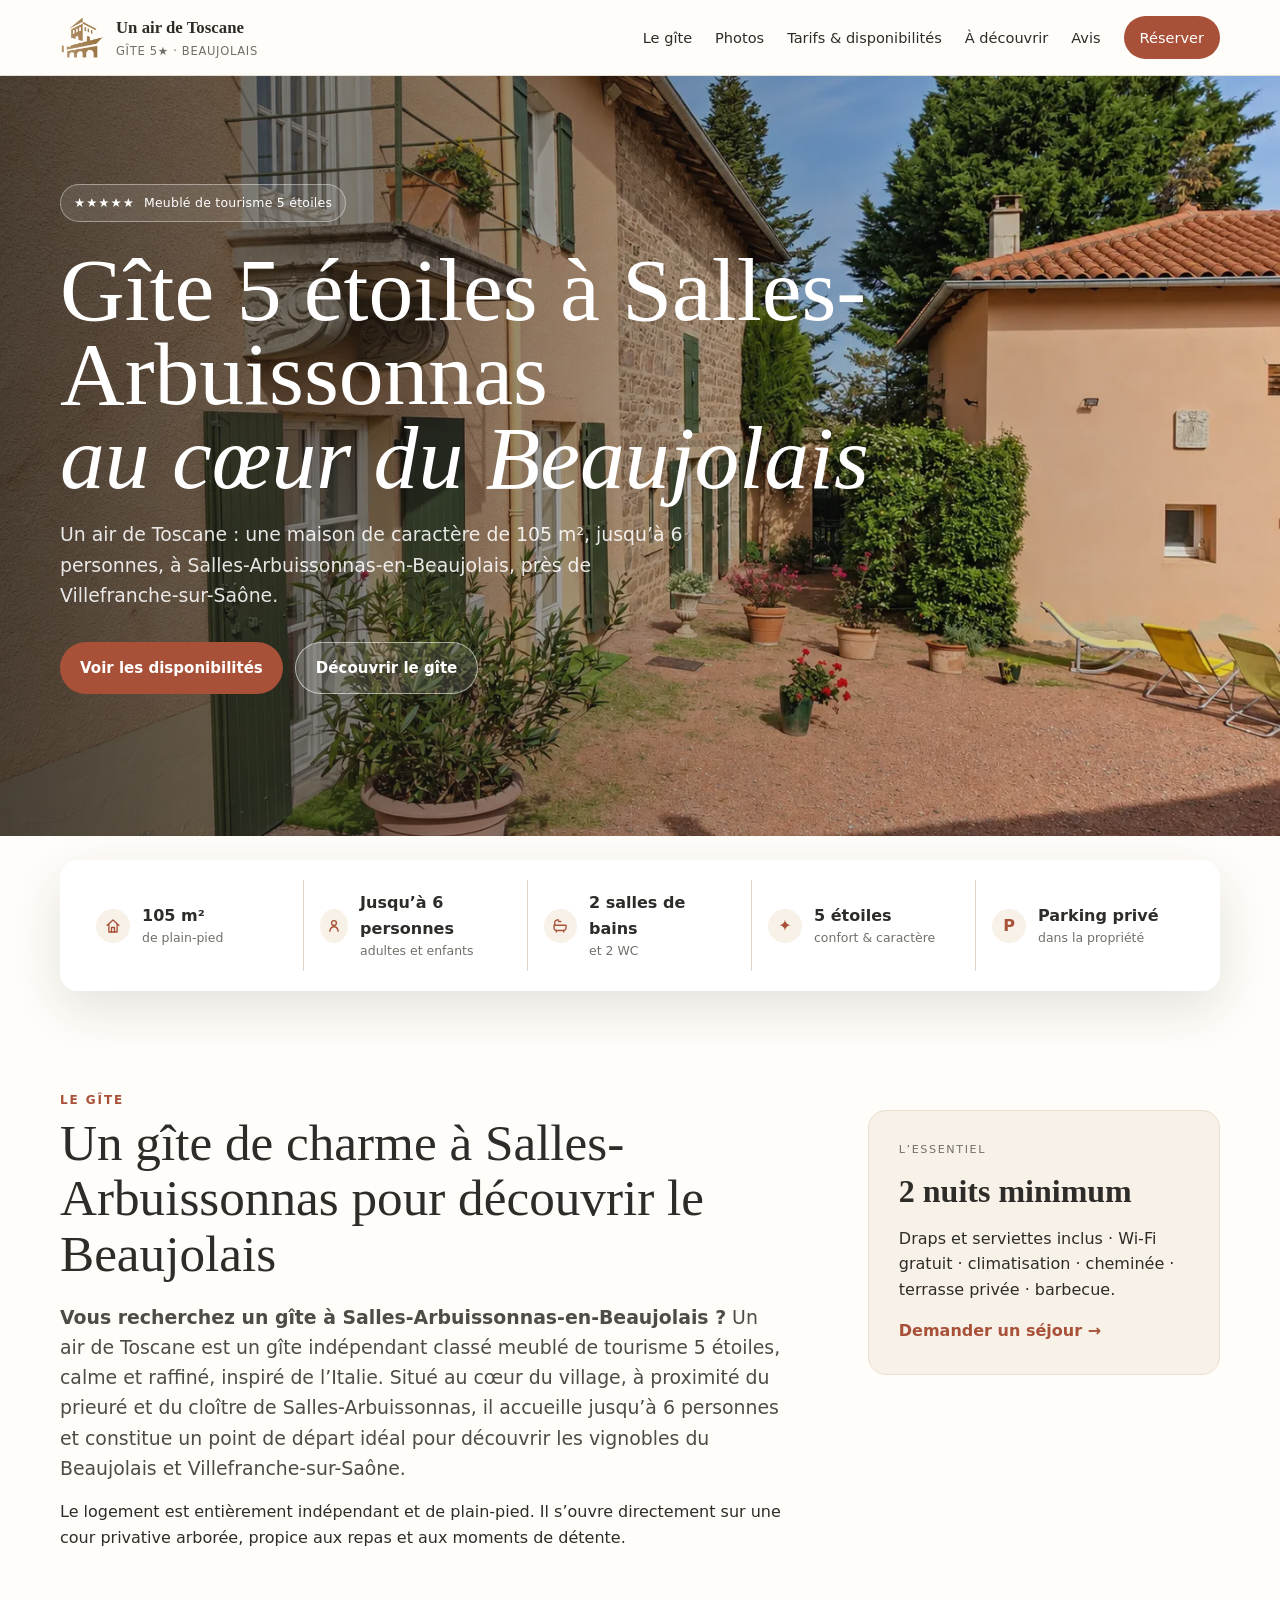
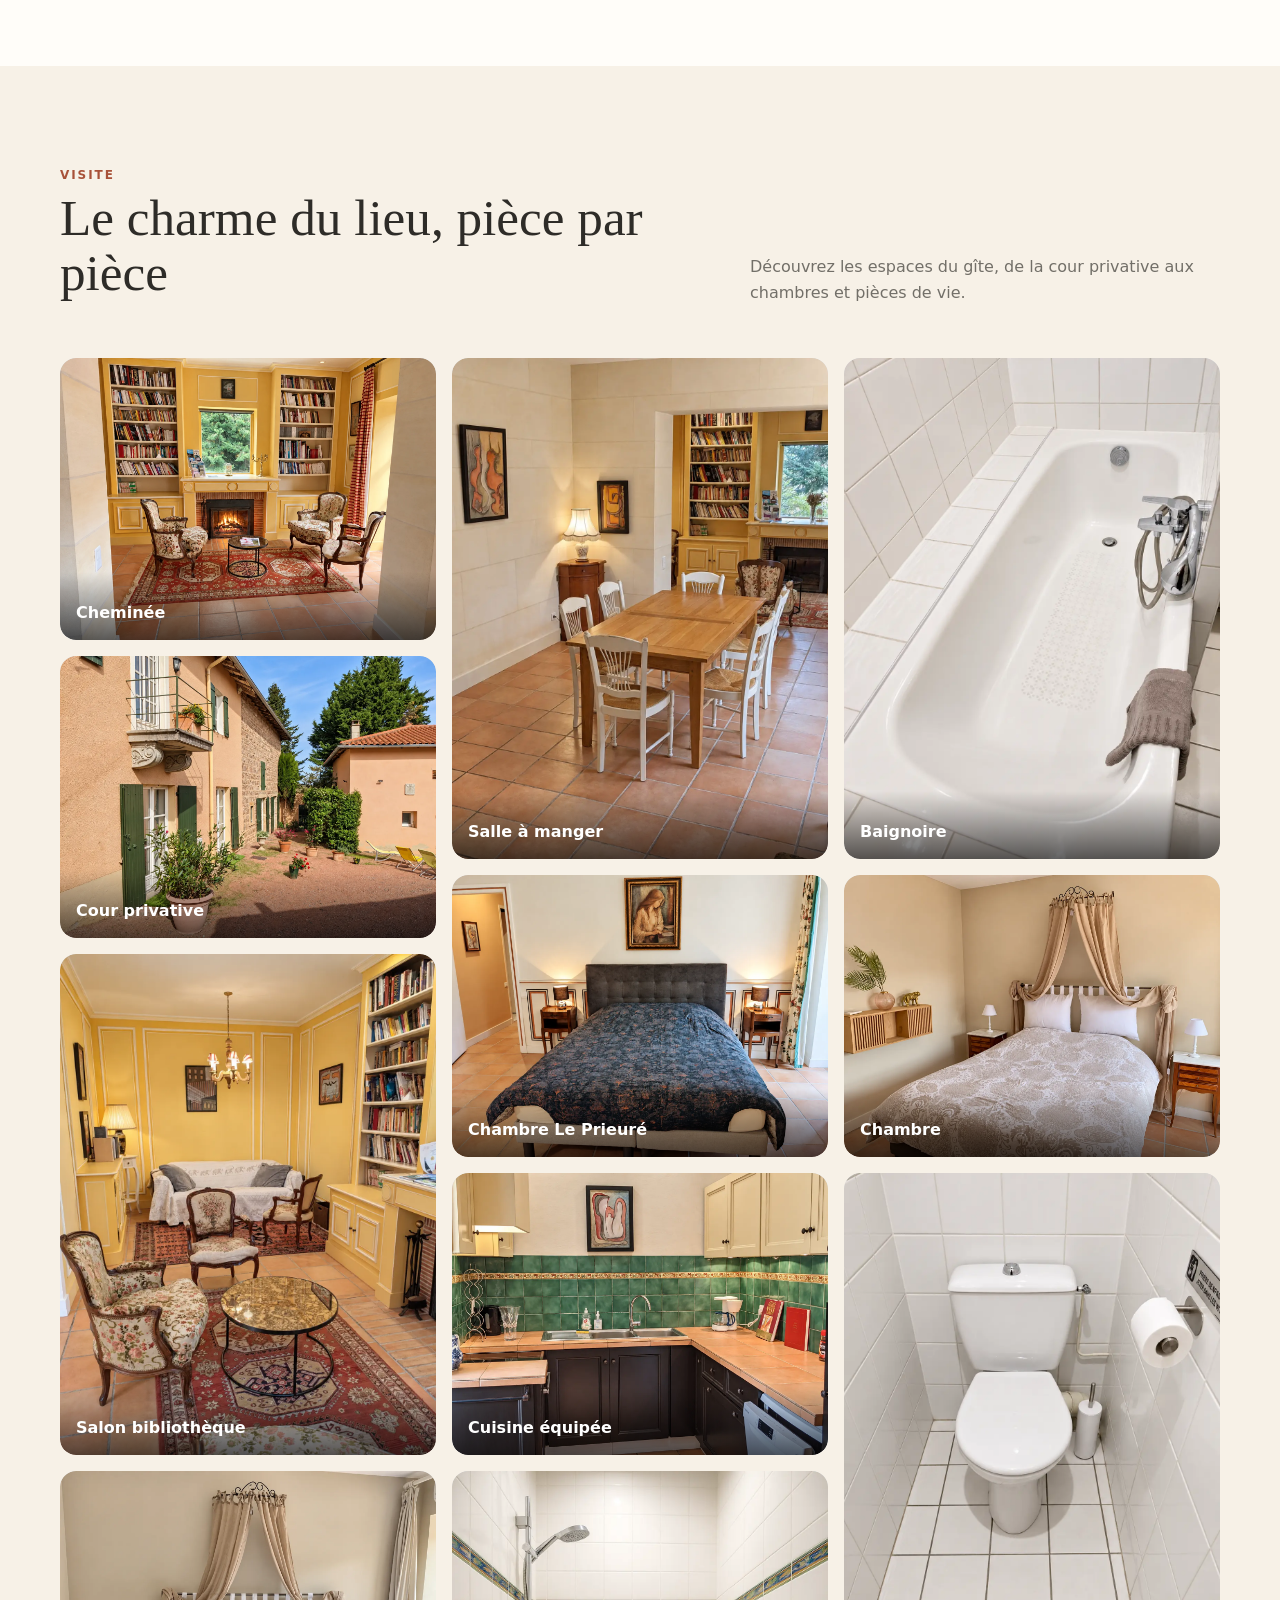
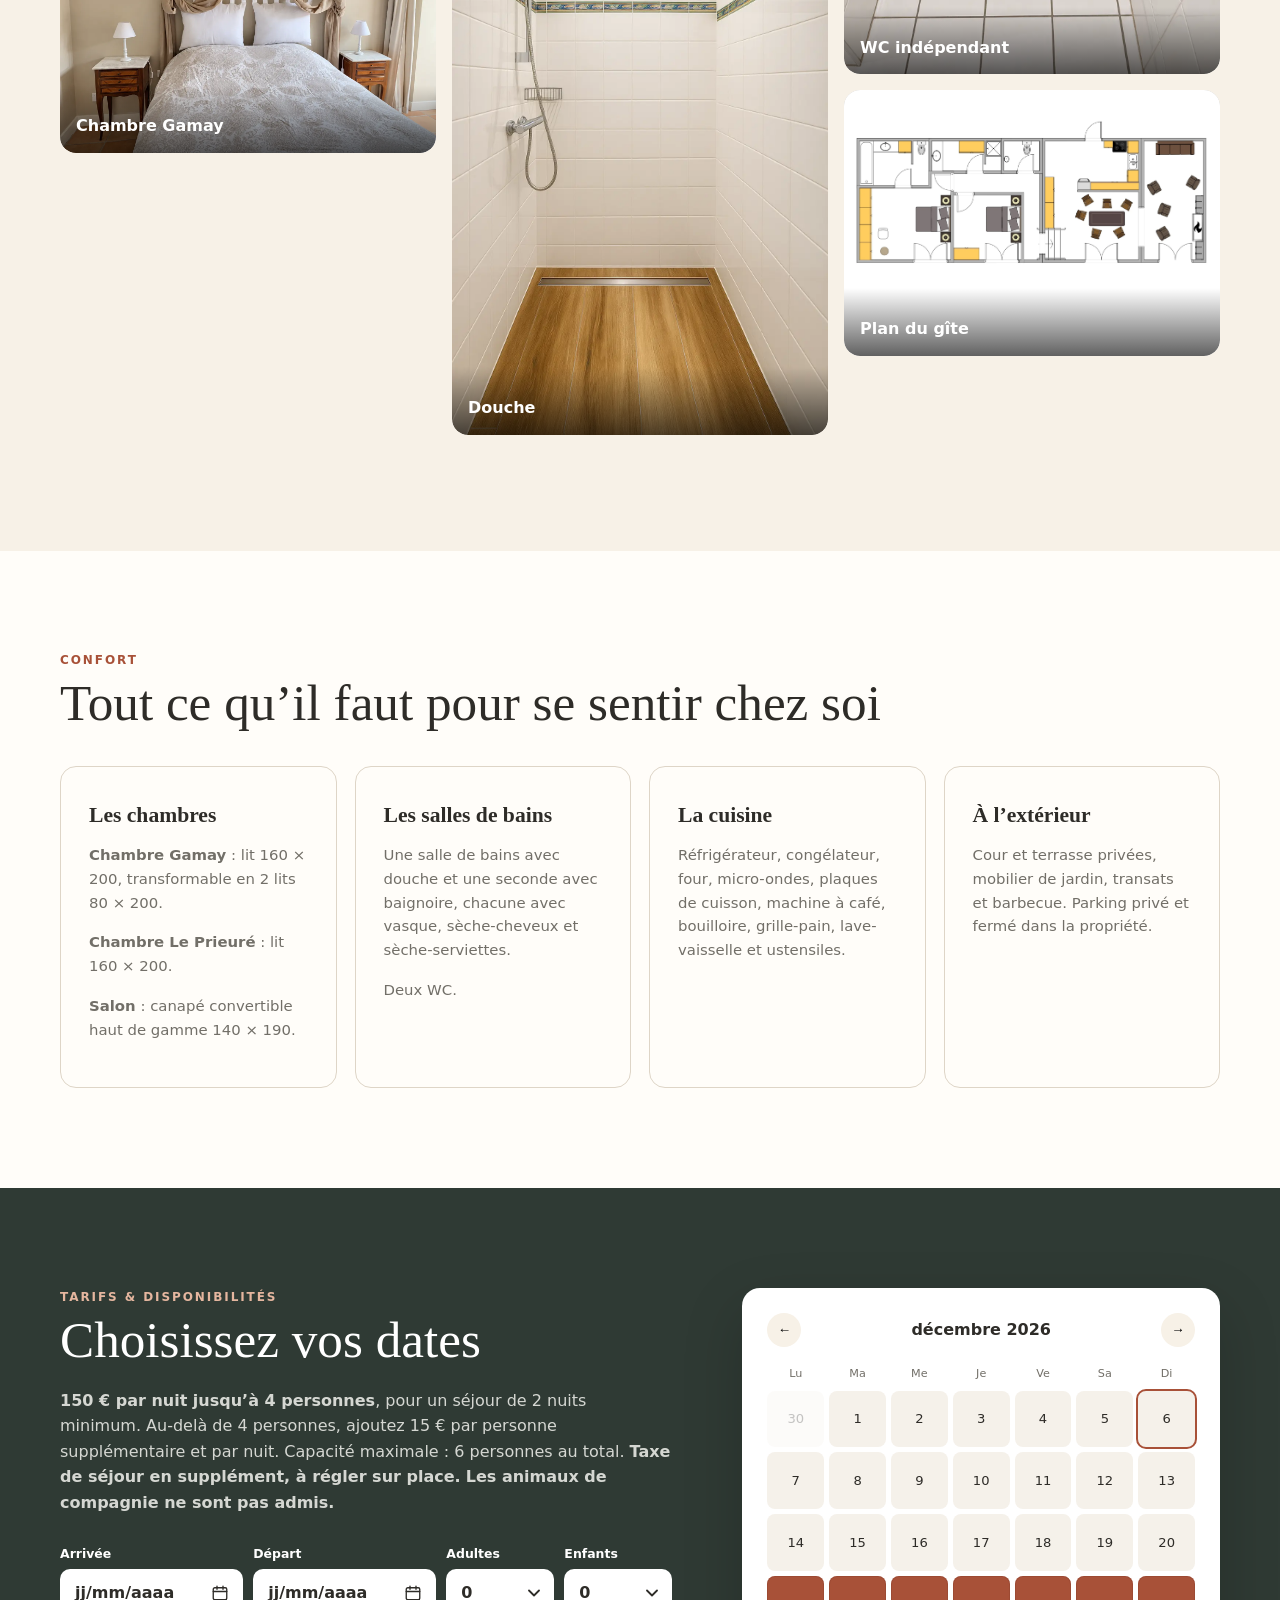
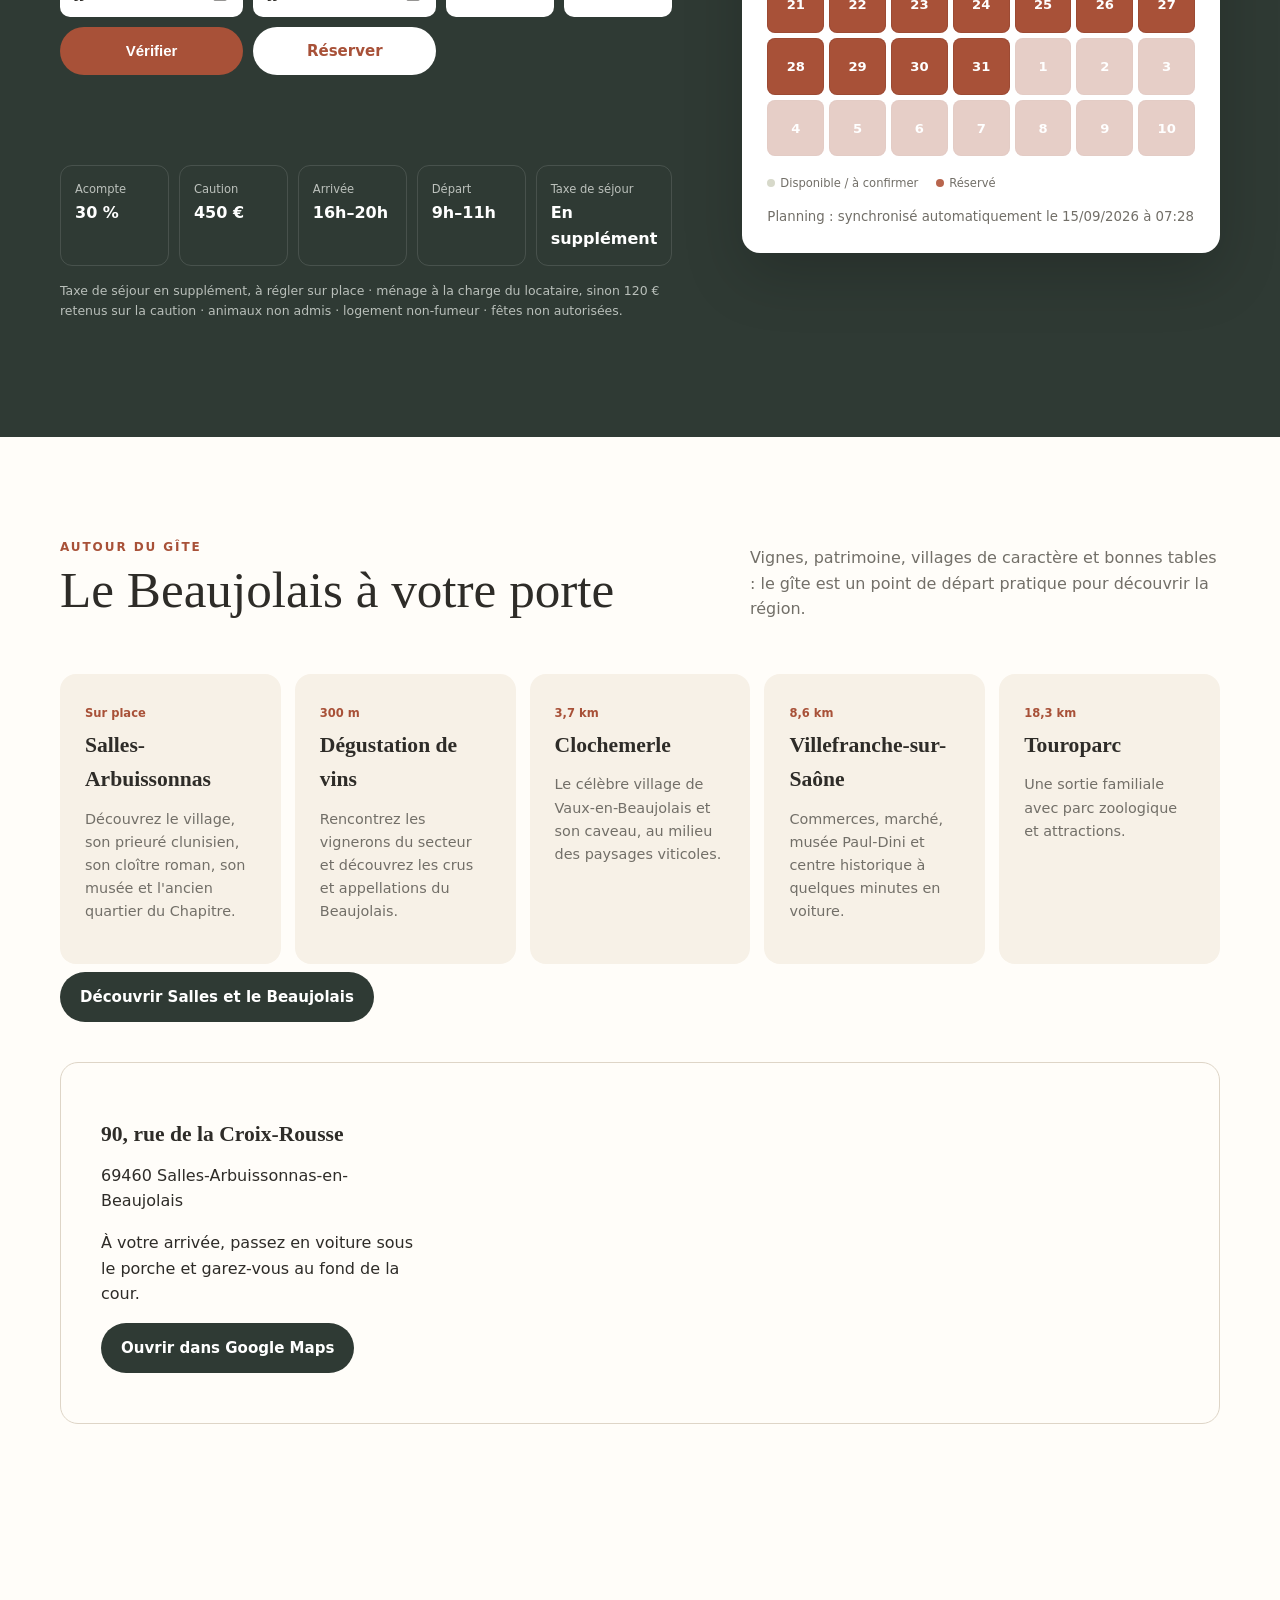
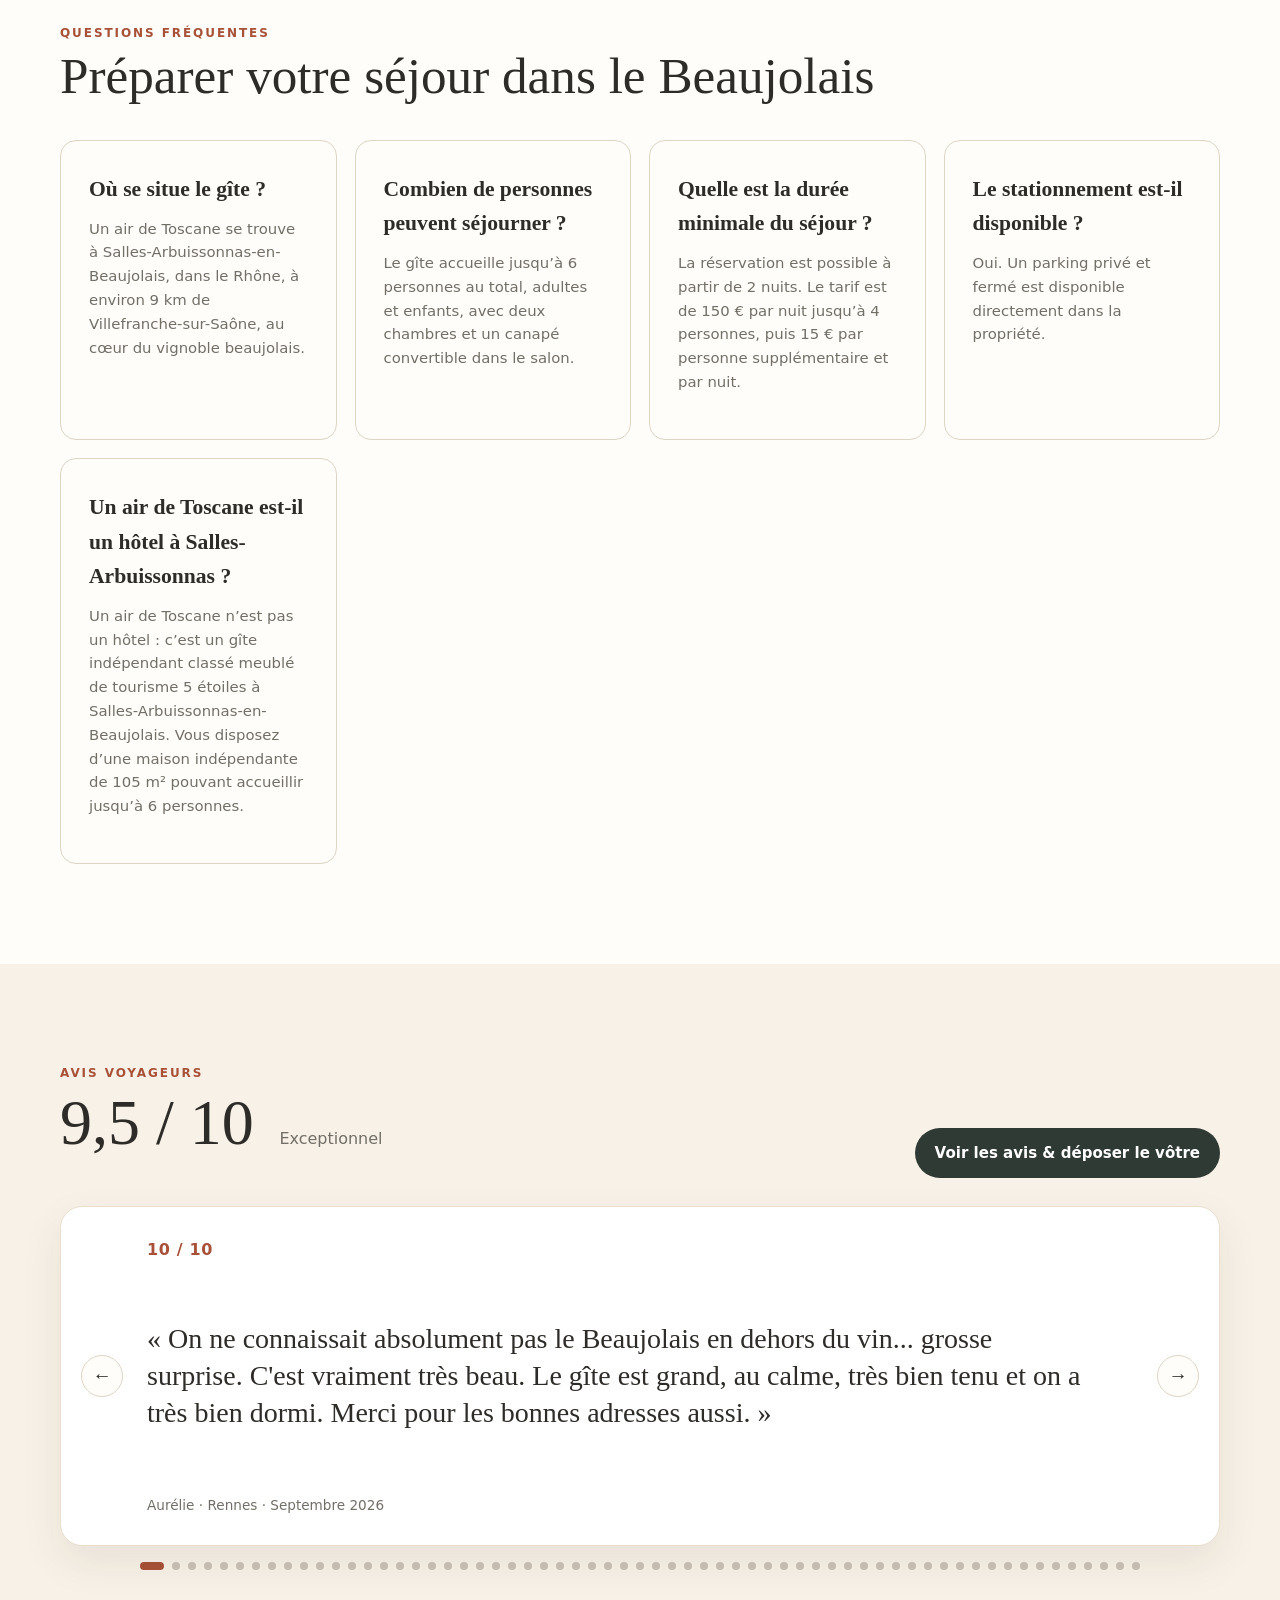
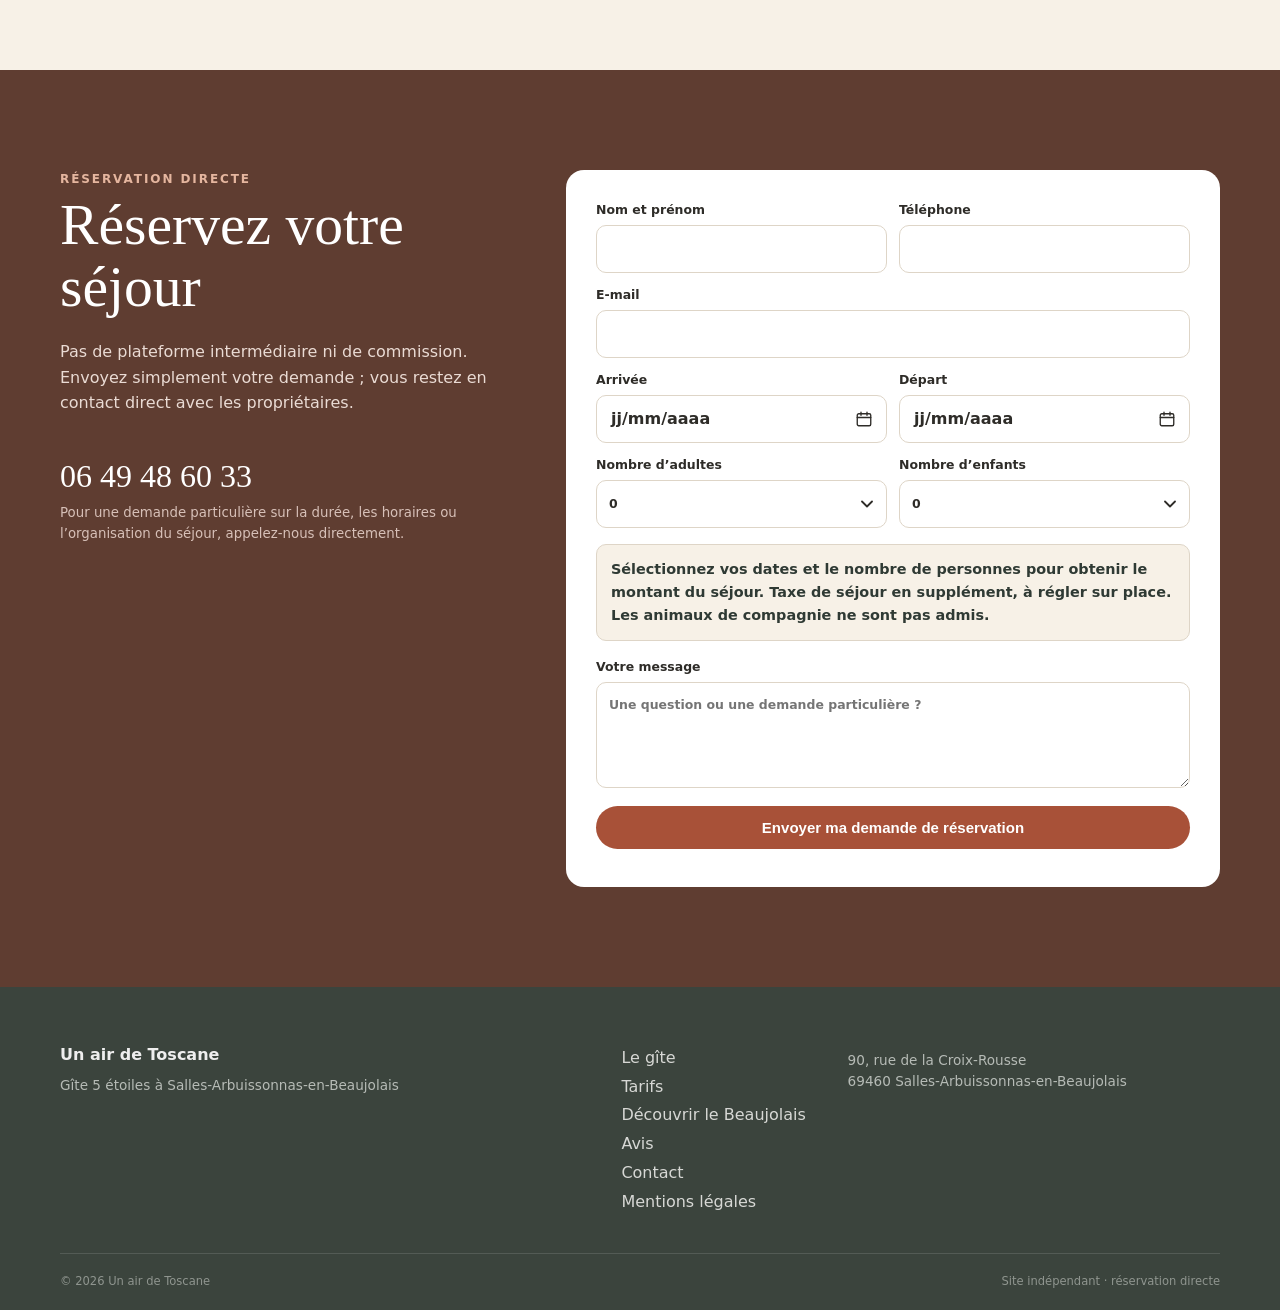
==== commit 98f96ad7: "Add files via upload" ====
--- a/index.html
+++ b/index.html
@@ -3,21 +3,21 @@
 <head>
   <meta charset="utf-8">
   <meta name="viewport" content="width=device-width, initial-scale=1">
-  <title>Gîte de charme 5 étoiles dans le Beaujolais | Un air de Toscane</title>
-  <meta name="description" content="Un air de Toscane, gîte de charme 5 étoiles dans le Beaujolais : 105 m², 2 chambres, jusqu’à 6 personnes, cour privée et parking à Salles-Arbuissonnas, près de Villefranche-sur-Saône.">
+  <title>Gîte 5 étoiles à Salles-Arbuissonnas en Beaujolais | Un air de Toscane</title>
+  <meta name="description" content="Gîte 5 étoiles à Salles-Arbuissonnas-en-Beaujolais : maison indépendante de 105 m² jusqu’à 6 personnes, 2 chambres, cour privée et parking, près de Villefranche-sur-Saône.">
   <meta name="robots" content="index,follow,max-image-preview:large,max-snippet:-1,max-video-preview:-1">
   <meta name="author" content="Un air de Toscane">
   <link rel="canonical" href="https://www.gite-unairdetoscane.fr/">
   <meta property="og:locale" content="fr_FR">
   <meta property="og:type" content="website">
   <meta property="og:site_name" content="Un air de Toscane">
-  <meta property="og:title" content="Gîte de charme 5 étoiles dans le Beaujolais | Un air de Toscane">
-  <meta property="og:description" content="Gîte 5 étoiles de 105 m² au cœur du Beaujolais, jusqu’à 6 personnes, à Salles-Arbuissonnas près de Villefranche-sur-Saône.">
+  <meta property="og:title" content="Gîte 5 étoiles à Salles-Arbuissonnas en Beaujolais | Un air de Toscane">
+  <meta property="og:description" content="Gîte 5 étoiles à Salles-Arbuissonnas-en-Beaujolais : maison indépendante de 105 m² jusqu’à 6 personnes, près de Villefranche-sur-Saône.">
   <meta property="og:url" content="https://www.gite-unairdetoscane.fr/">
   <meta property="og:image" content="https://www.gite-unairdetoscane.fr/assets/images/cour.webp">
   <meta property="og:image:alt" content="Cour privative du gîte Un air de Toscane dans le Beaujolais">
   <meta name="twitter:card" content="summary_large_image">
-  <meta name="twitter:title" content="Gîte de charme 5 étoiles dans le Beaujolais | Un air de Toscane">
+  <meta name="twitter:title" content="Gîte 5 étoiles à Salles-Arbuissonnas en Beaujolais | Un air de Toscane">
   <meta name="twitter:description" content="Gîte 5 étoiles à Salles-Arbuissonnas-en-Beaujolais, jusqu’à 6 personnes.">
   <meta name="twitter:image" content="https://www.gite-unairdetoscane.fr/assets/images/cour.webp">
   <link rel="icon" href="assets/favicon-prieure.png?v=445" type="image/png">
@@ -41,7 +41,7 @@
       <div class="hero-overlay"></div>
       <div class="hero-content">
         <div class="rating-pill">★★★★★ <span>Meublé de tourisme 5 étoiles</span></div>
-        <h1>Gîte de charme 5 étoiles<br><em>au cœur du Beaujolais</em></h1>
+        <h1>Gîte 5 étoiles à Salles-Arbuissonnas<br><em>au cœur du Beaujolais</em></h1>
         <p>Un air de Toscane : une maison de caractère de 105 m², jusqu’à 6 personnes, à Salles-Arbuissonnas-en-Beaujolais, près de Villefranche-sur-Saône.</p>
         <div class="hero-actions"><a class="btn primary" href="#tarifs">Voir les disponibilités</a><a class="btn ghost" href="#photos">Découvrir le gîte</a></div>
       </div>
@@ -60,7 +60,7 @@
       <div class="intro-grid">
         <div>
           <h2>Un gîte de charme à Salles-Arbuissonnas pour découvrir le Beaujolais</h2>
-          <p class="lead">À Salles-Arbuissonnas-en-Beaujolais, dans le Rhône, Un air de Toscane est un gîte 5 étoiles calme et raffiné, inspiré de l’Italie. Sa situation près de Villefranche-sur-Saône en fait un point de départ idéal pour un séjour dans les vignobles du Beaujolais, en couple, entre amis ou en famille.</p>
+          <p class="lead"><strong>Vous recherchez un gîte à Salles-Arbuissonnas-en-Beaujolais ?</strong> Un air de Toscane est un gîte indépendant classé meublé de tourisme 5 étoiles, calme et raffiné, inspiré de l’Italie. Situé au cœur du village, à proximité du prieuré et du cloître de Salles-Arbuissonnas, il accueille jusqu’à 6 personnes et constitue un point de départ idéal pour découvrir les vignobles du Beaujolais et Villefranche-sur-Saône.</p>
           <p>Le logement est entièrement indépendant et de plain-pied. Il s’ouvre directement sur une cour privative arborée, propice aux repas et aux moments de détente.</p>
         </div>
         <div class="signature-card"><span class="tiny">L’essentiel</span><b>2 nuits minimum</b><p>Draps et serviettes inclus · Wi‑Fi gratuit · climatisation · cheminée · terrasse privée · barbecue.</p><a href="#reserver">Demander un séjour →</a></div>
@@ -161,6 +161,7 @@
         <article><h3>Combien de personnes peuvent séjourner ?</h3><p>Le gîte accueille jusqu’à 6 personnes au total, adultes et enfants, avec deux chambres et un canapé convertible dans le salon.</p></article>
         <article><h3>Quelle est la durée minimale du séjour ?</h3><p>La réservation est possible à partir de 2 nuits. Le tarif est de 150 € par nuit jusqu’à 4 personnes, puis 15 € par personne supplémentaire et par nuit.</p></article>
         <article><h3>Le stationnement est-il disponible ?</h3><p>Oui. Un parking privé et fermé est disponible directement dans la propriété.</p></article>
+        <article><h3>Un air de Toscane est-il un hôtel à Salles-Arbuissonnas ?</h3><p>Un air de Toscane n’est pas un hôtel : c’est un gîte indépendant classé meublé de tourisme 5 étoiles à Salles-Arbuissonnas-en-Beaujolais. Vous disposez d’une maison indépendante de 105 m² pouvant accueillir jusqu’à 6 personnes.</p></article>
       </div>
     </section>
 
@@ -358,6 +359,52 @@
         "ratingCount": 4,
         "reviewCount": 4
       }
+    },
+    {
+      "@type": "FAQPage",
+      "@id": "https://www.gite-unairdetoscane.fr/#faq",
+      "mainEntity": [
+        {
+          "@type": "Question",
+          "name": "Où se situe le gîte ?",
+          "acceptedAnswer": {
+            "@type": "Answer",
+            "text": "Un air de Toscane se trouve à Salles-Arbuissonnas-en-Beaujolais, dans le Rhône, à environ 9 km de Villefranche-sur-Saône, au cœur du vignoble beaujolais."
+          }
+        },
+        {
+          "@type": "Question",
+          "name": "Combien de personnes peuvent séjourner ?",
+          "acceptedAnswer": {
+            "@type": "Answer",
+            "text": "Le gîte accueille jusqu’à 6 personnes au total, adultes et enfants, avec deux chambres et un canapé convertible dans le salon."
+          }
+        },
+        {
+          "@type": "Question",
+          "name": "Quelle est la durée minimale du séjour ?",
+          "acceptedAnswer": {
+            "@type": "Answer",
+            "text": "La réservation est possible à partir de 2 nuits. Le tarif est de 150 € par nuit jusqu’à 4 personnes, puis 15 € par personne supplémentaire et par nuit."
+          }
+        },
+        {
+          "@type": "Question",
+          "name": "Le stationnement est-il disponible ?",
+          "acceptedAnswer": {
+            "@type": "Answer",
+            "text": "Oui. Un parking privé et fermé est disponible directement dans la propriété."
+          }
+        },
+        {
+          "@type": "Question",
+          "name": "Un air de Toscane est-il un hôtel à Salles-Arbuissonnas ?",
+          "acceptedAnswer": {
+            "@type": "Answer",
+            "text": "Un air de Toscane n’est pas un hôtel : c’est un gîte indépendant classé meublé de tourisme 5 étoiles à Salles-Arbuissonnas-en-Beaujolais. Vous disposez d’une maison indépendante de 105 m² pouvant accueillir jusqu’à 6 personnes."
+          }
+        }
+      ]
     }
   ]
 }
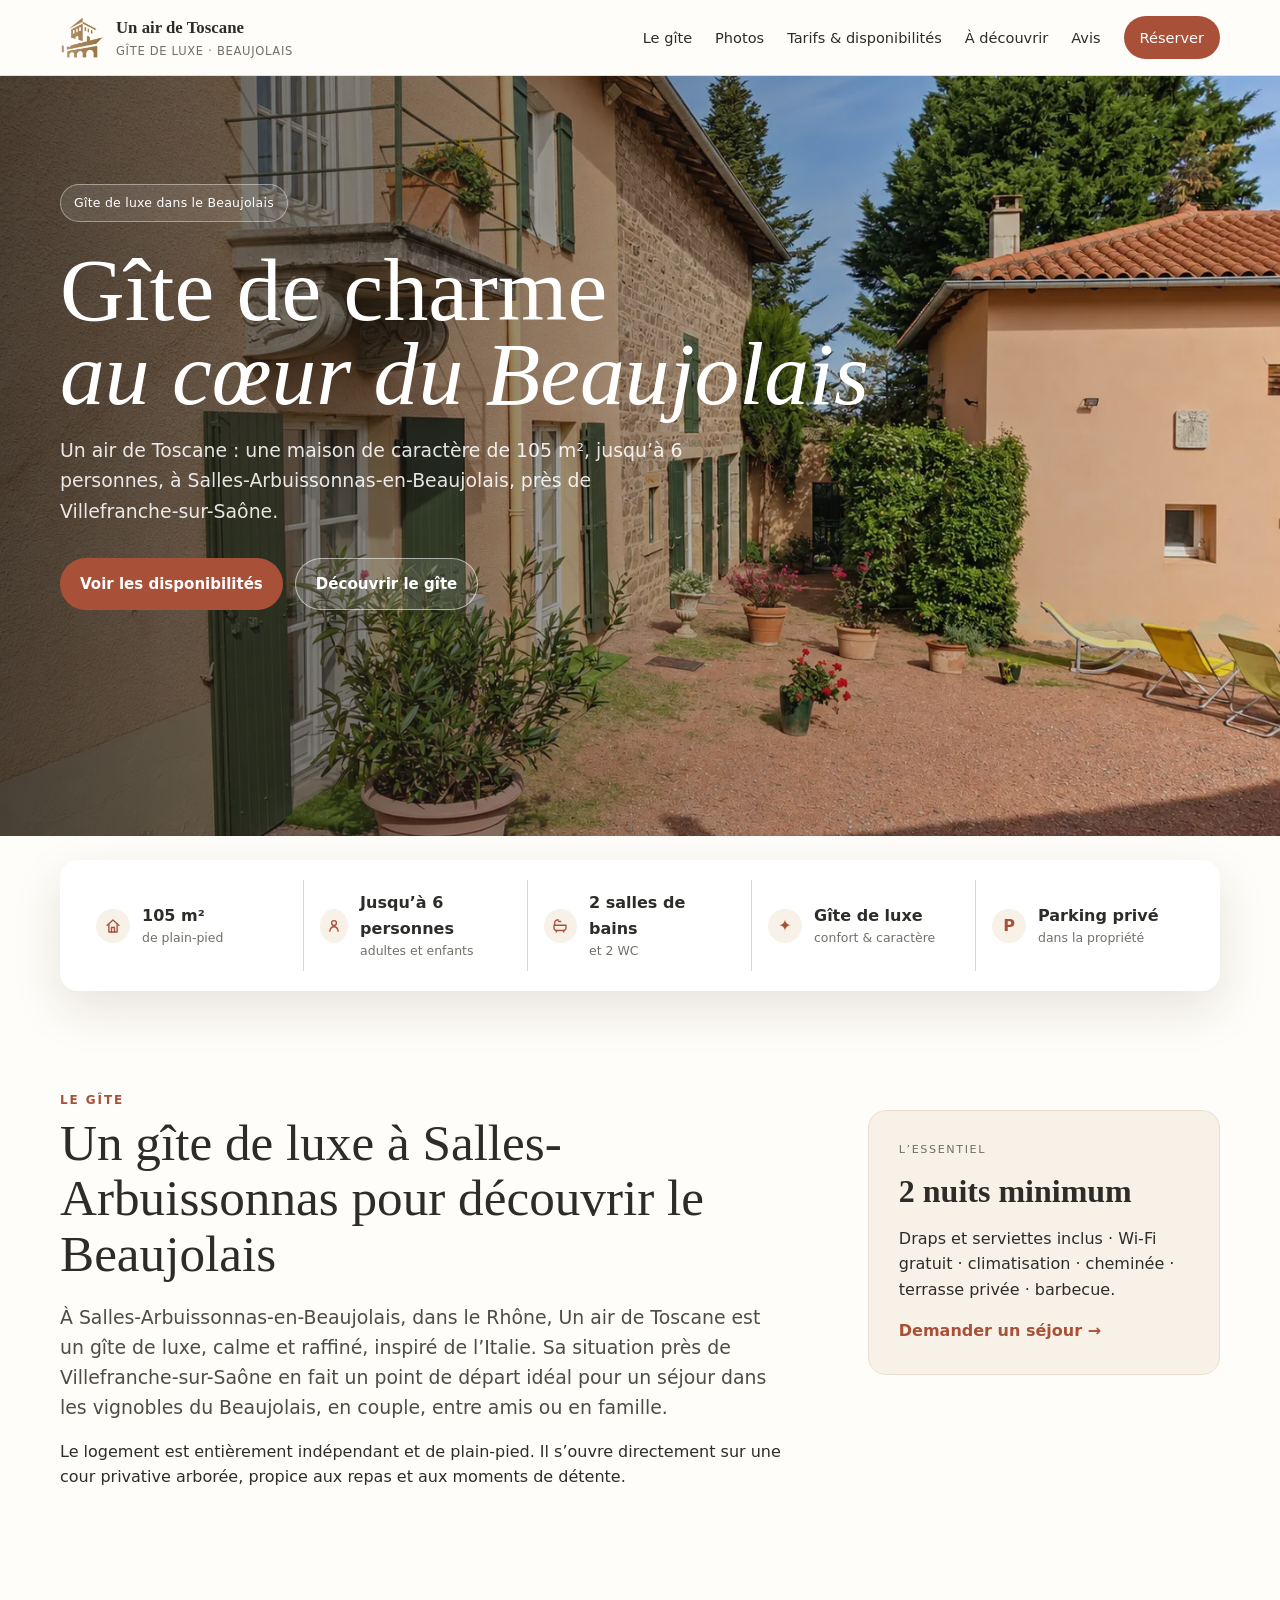
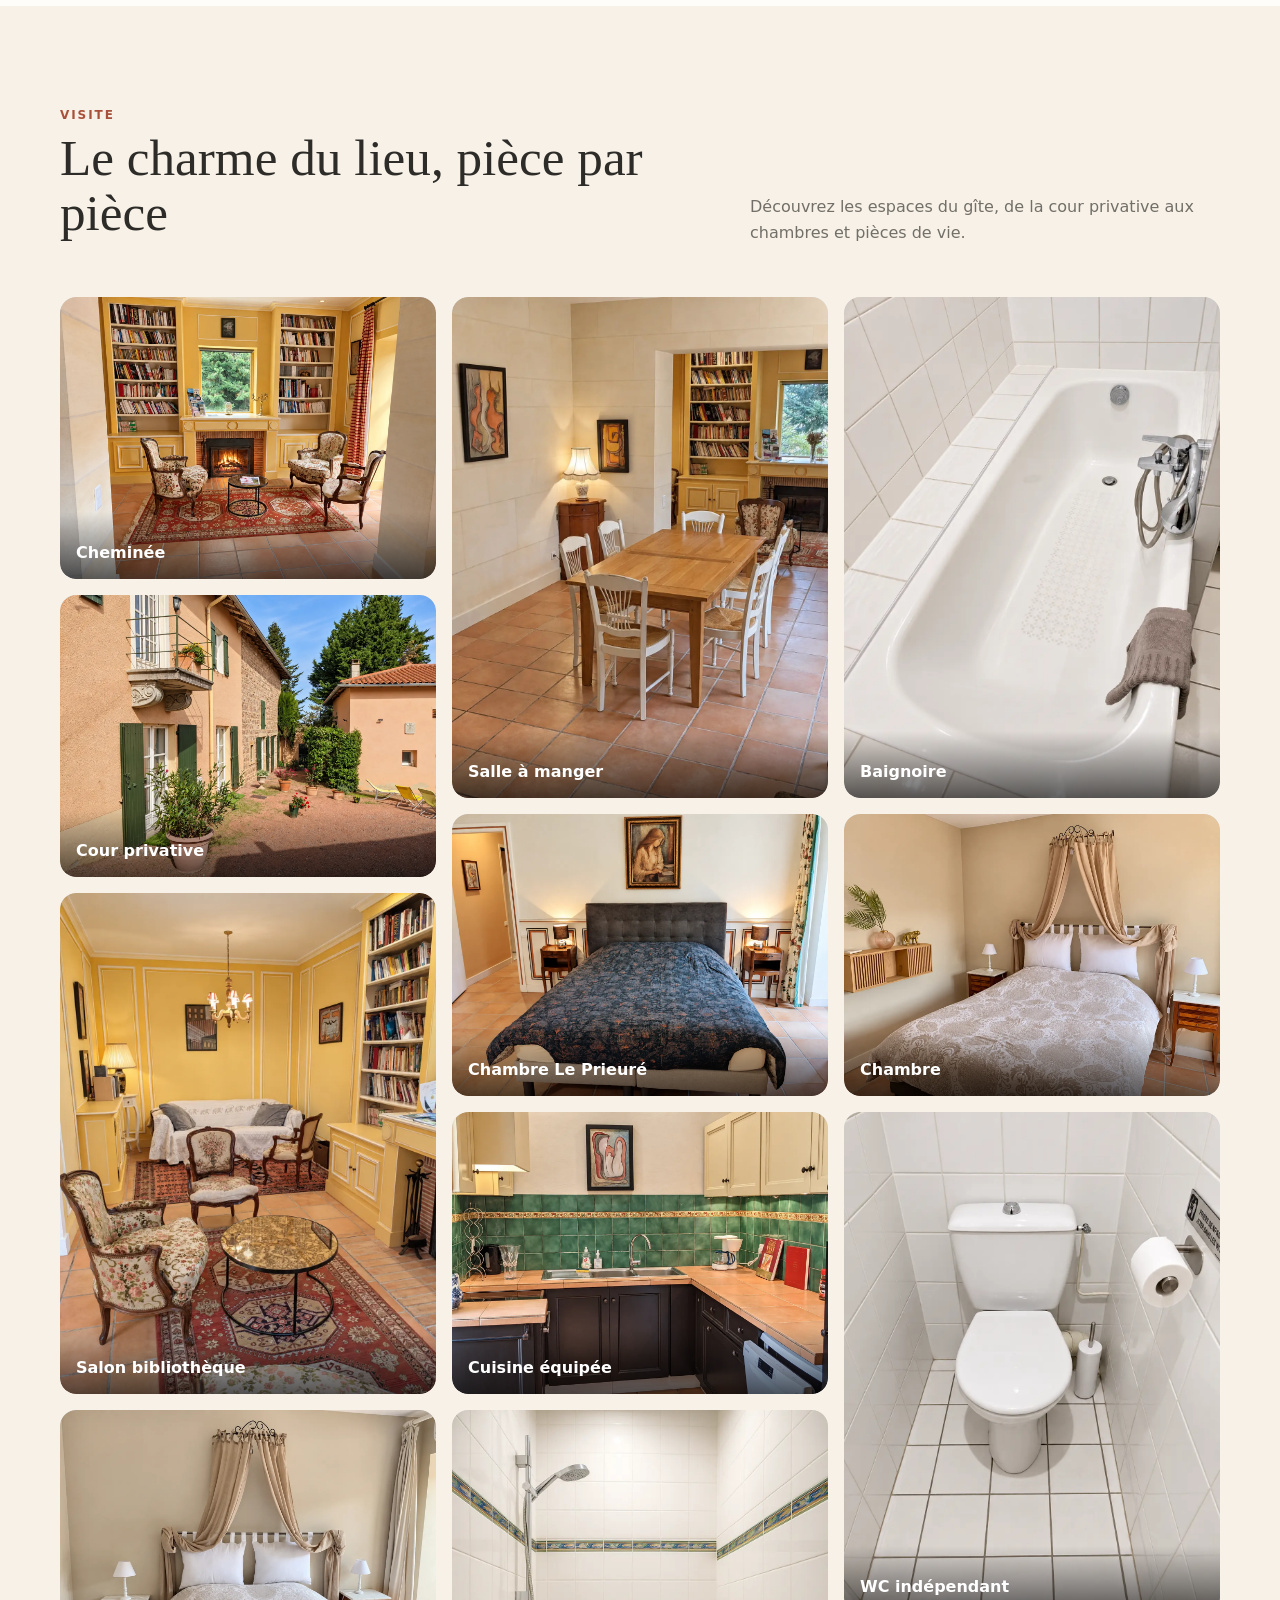
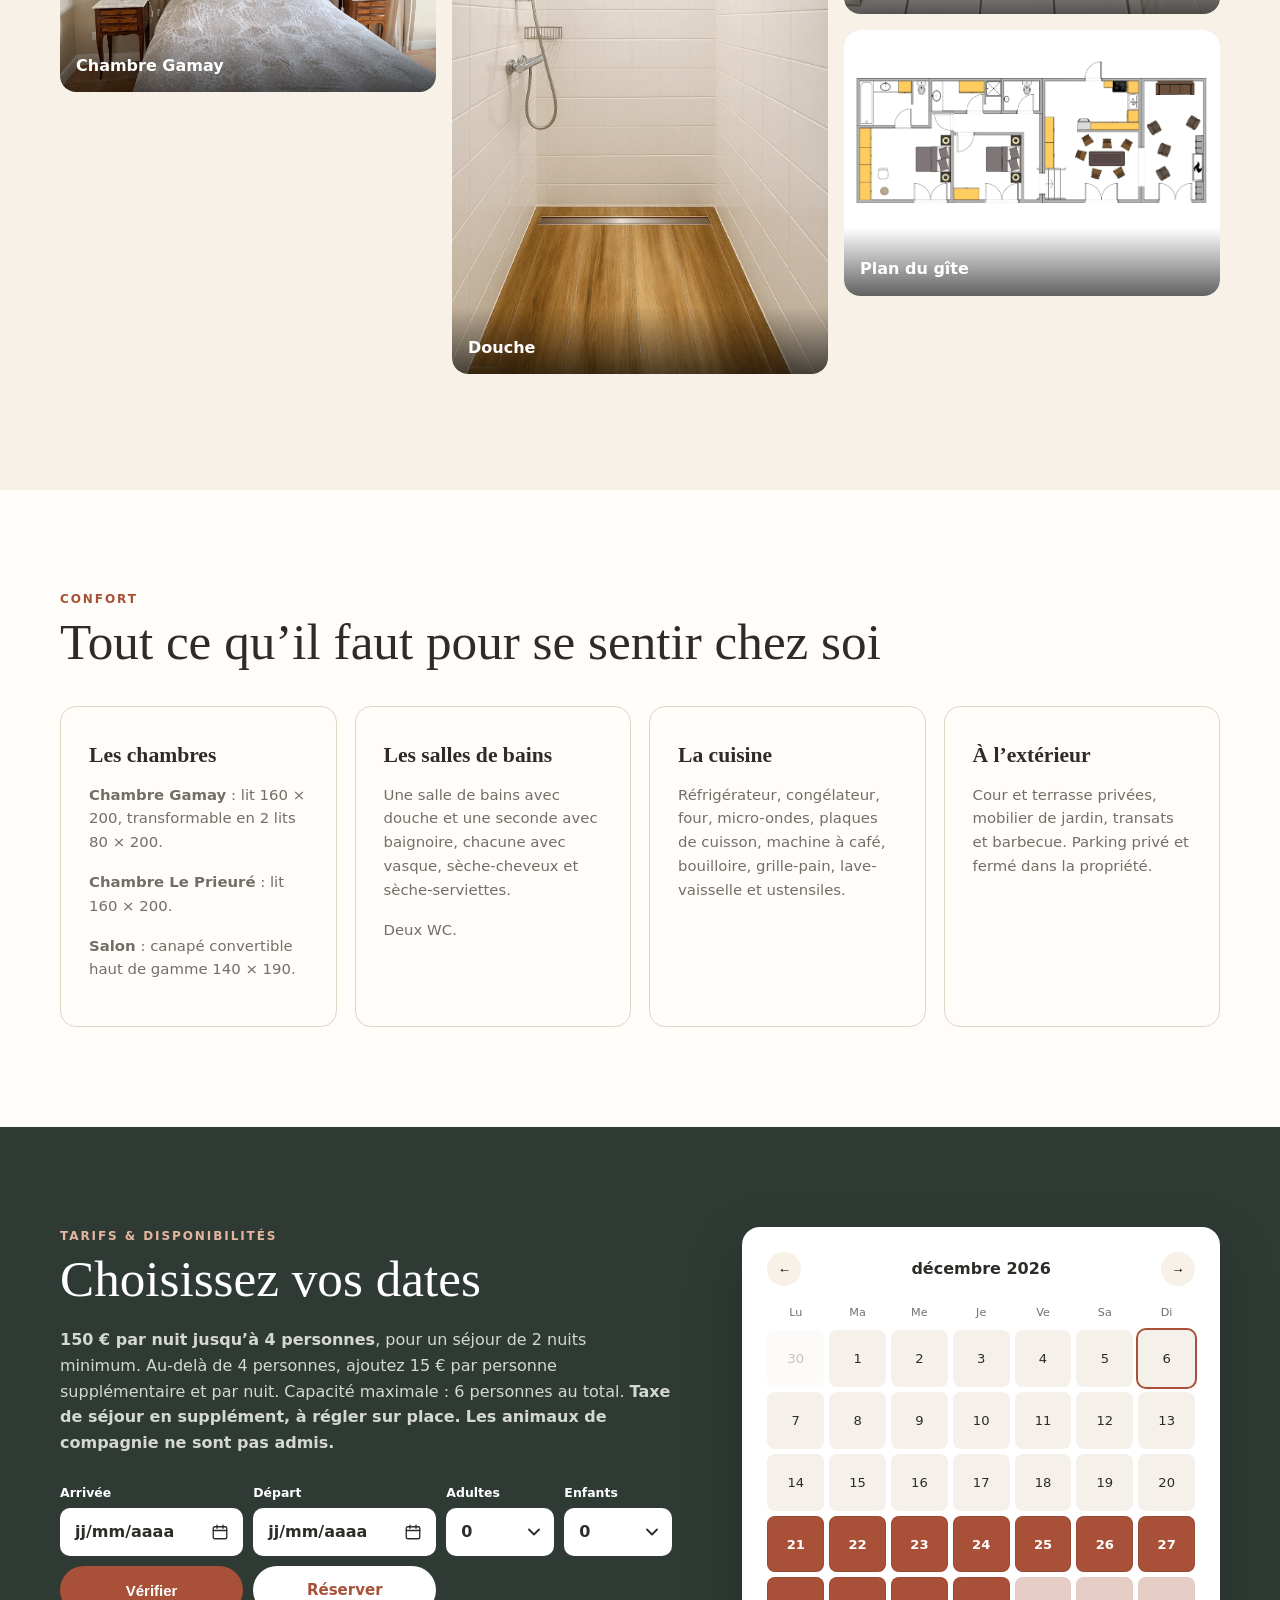
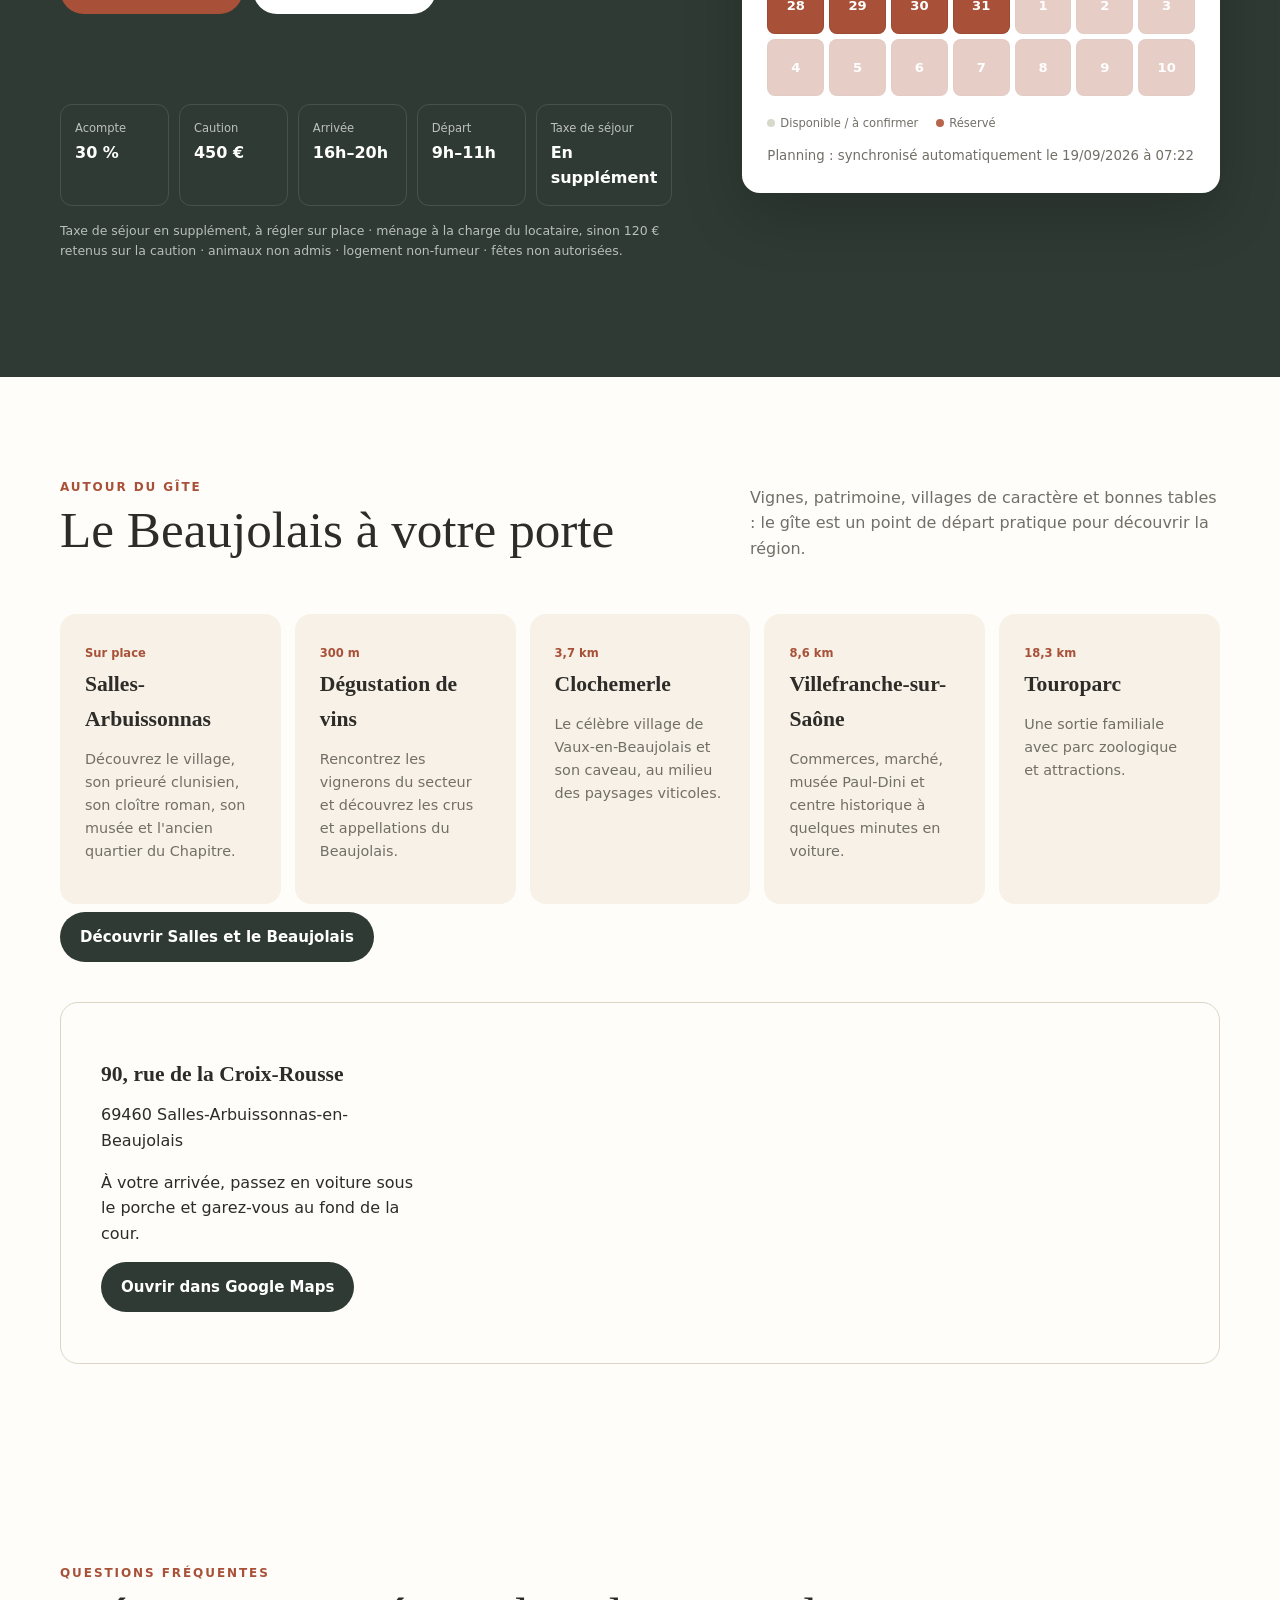
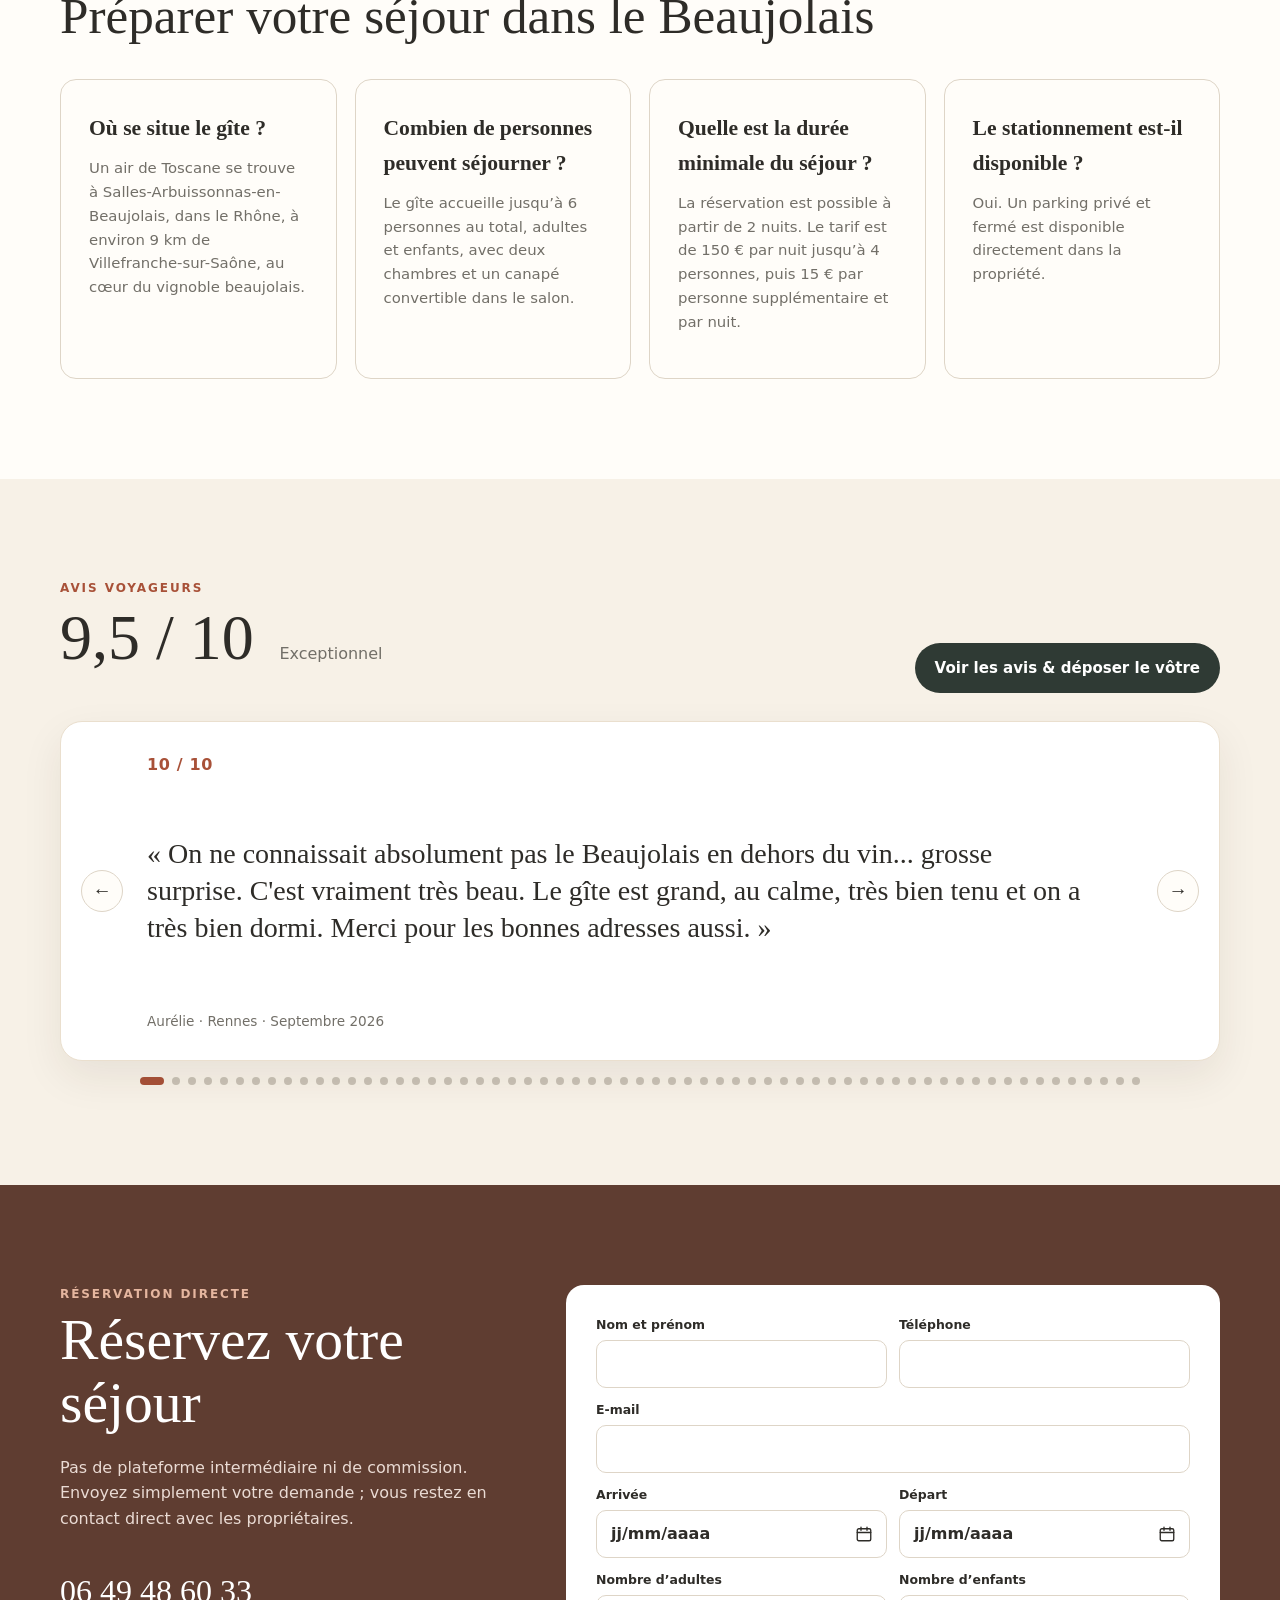
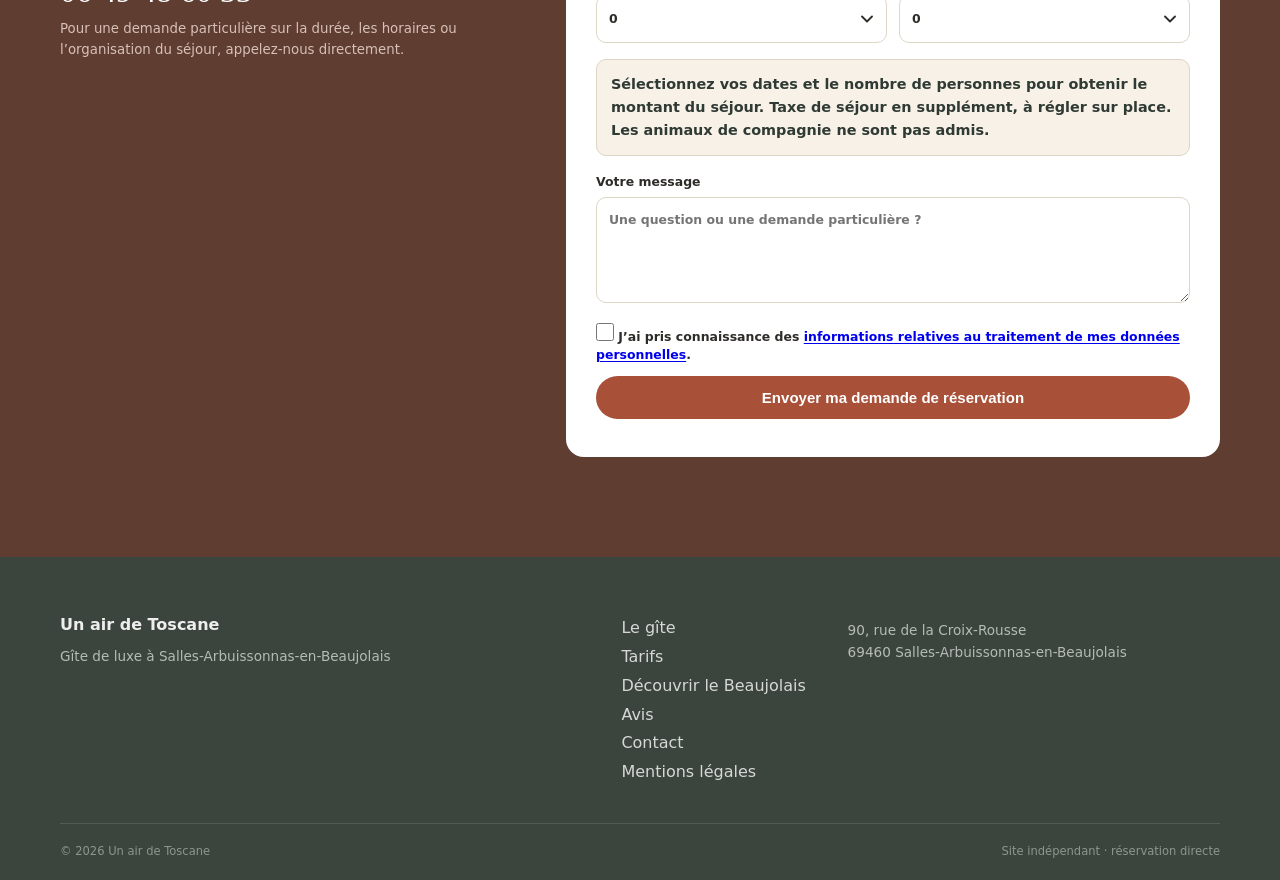
==== commit fc8e22f1: "Add files via upload" ====
--- a/index.html
+++ b/index.html
@@ -3,22 +3,22 @@
 <head>
   <meta charset="utf-8">
   <meta name="viewport" content="width=device-width, initial-scale=1">
-  <title>Gîte 5 étoiles à Salles-Arbuissonnas en Beaujolais | Un air de Toscane</title>
-  <meta name="description" content="Gîte 5 étoiles à Salles-Arbuissonnas-en-Beaujolais : maison indépendante de 105 m² jusqu’à 6 personnes, 2 chambres, cour privée et parking, près de Villefranche-sur-Saône.">
+  <title>Gîte de luxe dans le Beaujolais | Un air de Toscane</title>
+  <meta name="description" content="Un air de Toscane, gîte de luxe dans le Beaujolais : 105 m², 2 chambres, jusqu’à 6 personnes, cour privée et parking à Salles-Arbuissonnas, près de Villefranche-sur-Saône.">
   <meta name="robots" content="index,follow,max-image-preview:large,max-snippet:-1,max-video-preview:-1">
   <meta name="author" content="Un air de Toscane">
   <link rel="canonical" href="https://www.gite-unairdetoscane.fr/">
   <meta property="og:locale" content="fr_FR">
   <meta property="og:type" content="website">
   <meta property="og:site_name" content="Un air de Toscane">
-  <meta property="og:title" content="Gîte 5 étoiles à Salles-Arbuissonnas en Beaujolais | Un air de Toscane">
-  <meta property="og:description" content="Gîte 5 étoiles à Salles-Arbuissonnas-en-Beaujolais : maison indépendante de 105 m² jusqu’à 6 personnes, près de Villefranche-sur-Saône.">
+  <meta property="og:title" content="Gîte de luxe dans le Beaujolais | Un air de Toscane">
+  <meta property="og:description" content="Gîte de luxe de 105 m² au cœur du Beaujolais, jusqu’à 6 personnes, à Salles-Arbuissonnas près de Villefranche-sur-Saône.">
   <meta property="og:url" content="https://www.gite-unairdetoscane.fr/">
   <meta property="og:image" content="https://www.gite-unairdetoscane.fr/assets/images/cour.webp">
   <meta property="og:image:alt" content="Cour privative du gîte Un air de Toscane dans le Beaujolais">
   <meta name="twitter:card" content="summary_large_image">
-  <meta name="twitter:title" content="Gîte 5 étoiles à Salles-Arbuissonnas en Beaujolais | Un air de Toscane">
-  <meta name="twitter:description" content="Gîte 5 étoiles à Salles-Arbuissonnas-en-Beaujolais, jusqu’à 6 personnes.">
+  <meta name="twitter:title" content="Gîte de luxe dans le Beaujolais | Un air de Toscane">
+  <meta name="twitter:description" content="Gîte de luxe à Salles-Arbuissonnas-en-Beaujolais, jusqu’à 6 personnes.">
   <meta name="twitter:image" content="https://www.gite-unairdetoscane.fr/assets/images/cour.webp">
   <link rel="icon" href="assets/favicon-prieure.png?v=445" type="image/png">
   <link rel="stylesheet" href="styles.css">
@@ -27,7 +27,7 @@
   <header class="site-header" id="top">
     <a class="brand" href="#top" aria-label="Accueil">
       <span class="brand-mark"><img src="assets/logo-prieure.webp" alt="" width="44" height="44"></span>
-      <span><strong>Un air de Toscane</strong><small>Gîte 5★ · Beaujolais</small></span>
+      <span><strong>Un air de Toscane</strong><small>Gîte de luxe · Beaujolais</small></span>
     </a>
     <button class="nav-toggle" aria-label="Ouvrir le menu" aria-expanded="false">☰</button>
     <nav class="main-nav" aria-label="Navigation principale">
@@ -40,8 +40,8 @@
       <div class="hero-photo hero-real" role="img" aria-label="Cour privative du gîte Un air de Toscane"></div>
       <div class="hero-overlay"></div>
       <div class="hero-content">
-        <div class="rating-pill">★★★★★ <span>Meublé de tourisme 5 étoiles</span></div>
-        <h1>Gîte 5 étoiles à Salles-Arbuissonnas<br><em>au cœur du Beaujolais</em></h1>
+        <div class="rating-pill"><span>Gîte de luxe dans le Beaujolais</span></div>
+        <h1>Gîte de charme<br><em>au cœur du Beaujolais</em></h1>
         <p>Un air de Toscane : une maison de caractère de 105 m², jusqu’à 6 personnes, à Salles-Arbuissonnas-en-Beaujolais, près de Villefranche-sur-Saône.</p>
         <div class="hero-actions"><a class="btn primary" href="#tarifs">Voir les disponibilités</a><a class="btn ghost" href="#photos">Découvrir le gîte</a></div>
       </div>
@@ -51,7 +51,7 @@
       <article><span class="fact-icon fact-icon-svg" aria-hidden="true"><svg viewBox="0 0 24 24"><path d="M4 11.2 12 4l8 7.2"></path><path d="M6.5 9.5V20h11V9.5"></path><path d="M10 20v-6h4v6"></path></svg></span><div><b>105 m²</b><small>de plain-pied</small></div></article>
       <article><span class="fact-icon fact-icon-svg" aria-hidden="true"><svg viewBox="0 0 24 24"><circle cx="12" cy="8" r="3.2"></circle><path d="M6.5 19c.5-4 2.4-6 5.5-6s5 2 5.5 6"></path></svg></span><div><b>Jusqu’à 6 personnes</b><small>adultes et enfants</small></div></article>
       <article><span class="fact-icon fact-icon-svg" aria-hidden="true"><svg viewBox="0 0 24 24"><path d="M5 11V7.5A3.5 3.5 0 0 1 8.5 4H10"></path><path d="M4 11h16v3.5A3.5 3.5 0 0 1 16.5 18h-9A3.5 3.5 0 0 1 4 14.5V11Z"></path><path d="M7 18v2M17 18v2"></path><path d="M10 6h3"></path></svg></span><div><b>2 salles de bains</b><small>et 2 WC</small></div></article>
-      <article><span class="fact-icon">✦</span><div><b>5 étoiles</b><small>confort & caractère</small></div></article>
+      <article><span class="fact-icon">✦</span><div><b>Gîte de luxe</b><small>confort & caractère</small></div></article>
       <article><span class="fact-icon">P</span><div><b>Parking privé</b><small>dans la propriété</small></div></article>
     </section>
 
@@ -59,8 +59,8 @@
       <div class="eyebrow">Le gîte</div>
       <div class="intro-grid">
         <div>
-          <h2>Un gîte de charme à Salles-Arbuissonnas pour découvrir le Beaujolais</h2>
-          <p class="lead"><strong>Vous recherchez un gîte à Salles-Arbuissonnas-en-Beaujolais ?</strong> Un air de Toscane est un gîte indépendant classé meublé de tourisme 5 étoiles, calme et raffiné, inspiré de l’Italie. Situé au cœur du village, à proximité du prieuré et du cloître de Salles-Arbuissonnas, il accueille jusqu’à 6 personnes et constitue un point de départ idéal pour découvrir les vignobles du Beaujolais et Villefranche-sur-Saône.</p>
+          <h2>Un gîte de luxe à Salles-Arbuissonnas pour découvrir le Beaujolais</h2>
+          <p class="lead">À Salles-Arbuissonnas-en-Beaujolais, dans le Rhône, Un air de Toscane est un gîte de luxe, calme et raffiné, inspiré de l’Italie. Sa situation près de Villefranche-sur-Saône en fait un point de départ idéal pour un séjour dans les vignobles du Beaujolais, en couple, entre amis ou en famille.</p>
           <p>Le logement est entièrement indépendant et de plain-pied. Il s’ouvre directement sur une cour privative arborée, propice aux repas et aux moments de détente.</p>
         </div>
         <div class="signature-card"><span class="tiny">L’essentiel</span><b>2 nuits minimum</b><p>Draps et serviettes inclus · Wi‑Fi gratuit · climatisation · cheminée · terrasse privée · barbecue.</p><a href="#reserver">Demander un séjour →</a></div>
@@ -72,15 +72,15 @@
         <div class="section-head"><div><div class="eyebrow">Visite</div><h2>Le charme du lieu, pièce par pièce</h2></div><p>Découvrez les espaces du gîte, de la cour privative aux chambres et pièces de vie.</p></div>
         <div class="gallery gallery-real">
           <figure><img src="assets/images/cheminée.webp" alt="Salon avec cheminée du gîte Un air de Toscane à Salles-Arbuissonnas-en-Beaujolais" loading="lazy" width="1536" height="1024"><figcaption>Cheminée</figcaption></figure>
-          <figure class="tall"><img src="assets/images/cour.webp" alt="Cour privative du gîte de charme Un air de Toscane dans le Beaujolais" loading="lazy" width="1536" height="1024"><figcaption>Cour privative</figcaption></figure>
-          <figure><img src="assets/images/bibliotheque.webp" alt="Salon bibliothèque du gîte 5 étoiles Un air de Toscane dans le Beaujolais" loading="lazy" width="1536" height="1024"><figcaption>Salon bibliothèque</figcaption></figure>
+          <figure class="tall"><img src="assets/images/cour.webp" alt="Cour privative du gîte de luxe Un air de Toscane dans le Beaujolais" loading="lazy" width="1536" height="1024"><figcaption>Cour privative</figcaption></figure>
+          <figure><img src="assets/images/bibliotheque.webp" alt="Salon bibliothèque du gîte Un air de Toscane dans le Beaujolais" loading="lazy" width="1536" height="1024"><figcaption>Salon bibliothèque</figcaption></figure>
           <figure><img src="assets/images/chambre-gamay.webp" alt="Chambre Gamay du gîte Un air de Toscane à Salles-Arbuissonnas-en-Beaujolais" loading="lazy" width="1536" height="1024"><figcaption>Chambre Gamay</figcaption></figure>
-          <figure class="wide"><img src="assets/images/salle-a-manger.webp" alt="Salle à manger du gîte de charme Un air de Toscane dans le Rhône" loading="lazy" width="1536" height="1024"><figcaption>Salle à manger</figcaption></figure>
+          <figure class="wide"><img src="assets/images/salle-a-manger.webp" alt="Salle à manger du gîte de luxe Un air de Toscane dans le Rhône" loading="lazy" width="1536" height="1024"><figcaption>Salle à manger</figcaption></figure>
           <figure><img src="assets/images/chambre-prieure.webp" alt="Chambre Le Prieuré du gîte Un air de Toscane dans le Beaujolais" loading="lazy" width="1536" height="1024"><figcaption>Chambre Le Prieuré</figcaption></figure>
-          <figure><img src="assets/images/cuisine.webp" alt="Cuisine équipée du gîte 5 étoiles Un air de Toscane dans le Beaujolais" loading="lazy" width="1536" height="1024"><figcaption>Cuisine équipée</figcaption></figure>
+          <figure><img src="assets/images/cuisine.webp" alt="Cuisine équipée du gîte Un air de Toscane dans le Beaujolais" loading="lazy" width="1536" height="1024"><figcaption>Cuisine équipée</figcaption></figure>
           <figure><img src="assets/images/douche.webp" alt="Salle de douche du gîte Un air de Toscane à Salles-Arbuissonnas" loading="lazy" width="1024" height="1536"><figcaption>Douche</figcaption></figure>
           <figure><img src="assets/images/baignoire.webp" alt="Salle de bains avec baignoire du gîte Un air de Toscane" loading="lazy" width="1024" height="1536"><figcaption>Baignoire</figcaption></figure>
-          <figure><img src="assets/images/chambre-gamay-2.webp" alt="Chambre du gîte de charme Un air de Toscane dans le Beaujolais" loading="lazy" width="1024" height="1024"><figcaption>Chambre</figcaption></figure>
+          <figure><img src="assets/images/chambre-gamay-2.webp" alt="Chambre du gîte de luxe Un air de Toscane dans le Beaujolais" loading="lazy" width="1024" height="1024"><figcaption>Chambre</figcaption></figure>
           <figure><img src="assets/images/wc.webp" alt="WC indépendant du gîte Un air de Toscane" loading="lazy" width="1024" height="1536"><figcaption>WC indépendant</figcaption></figure>
           <figure><img src="assets/images/plan.webp" alt="Plan du gîte Un air de Toscane à Salles-Arbuissonnas-en-Beaujolais" loading="lazy" width="1536" height="1024"><figcaption>Plan du gîte</figcaption></figure>
         </div>
@@ -161,7 +161,6 @@
         <article><h3>Combien de personnes peuvent séjourner ?</h3><p>Le gîte accueille jusqu’à 6 personnes au total, adultes et enfants, avec deux chambres et un canapé convertible dans le salon.</p></article>
         <article><h3>Quelle est la durée minimale du séjour ?</h3><p>La réservation est possible à partir de 2 nuits. Le tarif est de 150 € par nuit jusqu’à 4 personnes, puis 15 € par personne supplémentaire et par nuit.</p></article>
         <article><h3>Le stationnement est-il disponible ?</h3><p>Oui. Un parking privé et fermé est disponible directement dans la propriété.</p></article>
-        <article><h3>Un air de Toscane est-il un hôtel à Salles-Arbuissonnas ?</h3><p>Un air de Toscane n’est pas un hôtel : c’est un gîte indépendant classé meublé de tourisme 5 étoiles à Salles-Arbuissonnas-en-Beaujolais. Vous disposez d’une maison indépendante de 105 m² pouvant accueillir jusqu’à 6 personnes.</p></article>
       </div>
     </section>
 
@@ -210,6 +209,10 @@
           <label>Votre message<textarea name="message" rows="4" placeholder="Une question ou une demande particulière ?"></textarea></label>
           <input type="hidden" name="_subject" value="Demande de réservation – Un air de Toscane">
           <input type="hidden" name="montant_sejour" id="formTotalField" value="">
+          <label class="privacy-consent">
+            <input type="checkbox" id="privacyAcknowledgement" required>
+            <span>J’ai pris connaissance des <a href="mentions-legales.html#donnees-personnelles" target="_blank" rel="noopener">informations relatives au traitement de mes données personnelles</a>.</span>
+          </label>
           <button class="btn primary full" type="submit">Envoyer ma demande de réservation</button>
           <p id="formStatus" class="form-status" aria-live="polite"></p>
         </form>
@@ -217,7 +220,7 @@
     </section>
   </main>
 
-  <footer class="footer"><div class="wrap footer-grid"><div><strong>Un air de Toscane</strong><p>Gîte 5 étoiles à Salles-Arbuissonnas-en-Beaujolais</p></div><div><a href="#gite">Le gîte</a><a href="#tarifs">Tarifs</a><a href="decouvrir-beaujolais.html">Découvrir le Beaujolais</a><a href="avis.html">Avis</a><a href="#reserver">Contact</a><a href="mentions-legales.html">Mentions légales</a></div><div><p>90, rue de la Croix-Rousse<br>69460 Salles-Arbuissonnas-en-Beaujolais</p></div></div><div class="wrap footer-bottom"><span>© 2026 Un air de Toscane</span><span>Site indépendant · réservation directe</span></div></footer>
+  <footer class="footer"><div class="wrap footer-grid"><div><strong>Un air de Toscane</strong><p>Gîte de luxe à Salles-Arbuissonnas-en-Beaujolais</p></div><div><a href="#gite">Le gîte</a><a href="#tarifs">Tarifs</a><a href="decouvrir-beaujolais.html">Découvrir le Beaujolais</a><a href="avis.html">Avis</a><a href="#reserver">Contact</a><a href="mentions-legales.html">Mentions légales</a></div><div><p>90, rue de la Croix-Rousse<br>69460 Salles-Arbuissonnas-en-Beaujolais</p></div></div><div class="wrap footer-bottom"><span>© 2026 Un air de Toscane</span><span>Site indépendant · réservation directe</span></div></footer>
 
   <script type="application/ld+json">
 {
@@ -237,7 +240,7 @@
       "name": "Un air de Toscane",
       "additionalType": "Gite",
       "url": "https://www.gite-unairdetoscane.fr/",
-      "description": "Gîte de charme 5 étoiles de 105 m² à Salles-Arbuissonnas-en-Beaujolais, jusqu’à 6 personnes, avec deux chambres, deux salles de bains, cour privée et parking.",
+      "description": "Gîte de luxe de 105 m² à Salles-Arbuissonnas-en-Beaujolais, jusqu’à 6 personnes, avec deux chambres, deux salles de bains, cour privée et parking.",
       "image": [
         "https://www.gite-unairdetoscane.fr/assets/images/cour.webp",
         "https://www.gite-unairdetoscane.fr/assets/images/chambre-gamay.webp",
@@ -359,52 +362,6 @@
         "ratingCount": 4,
         "reviewCount": 4
       }
-    },
-    {
-      "@type": "FAQPage",
-      "@id": "https://www.gite-unairdetoscane.fr/#faq",
-      "mainEntity": [
-        {
-          "@type": "Question",
-          "name": "Où se situe le gîte ?",
-          "acceptedAnswer": {
-            "@type": "Answer",
-            "text": "Un air de Toscane se trouve à Salles-Arbuissonnas-en-Beaujolais, dans le Rhône, à environ 9 km de Villefranche-sur-Saône, au cœur du vignoble beaujolais."
-          }
-        },
-        {
-          "@type": "Question",
-          "name": "Combien de personnes peuvent séjourner ?",
-          "acceptedAnswer": {
-            "@type": "Answer",
-            "text": "Le gîte accueille jusqu’à 6 personnes au total, adultes et enfants, avec deux chambres et un canapé convertible dans le salon."
-          }
-        },
-        {
-          "@type": "Question",
-          "name": "Quelle est la durée minimale du séjour ?",
-          "acceptedAnswer": {
-            "@type": "Answer",
-            "text": "La réservation est possible à partir de 2 nuits. Le tarif est de 150 € par nuit jusqu’à 4 personnes, puis 15 € par personne supplémentaire et par nuit."
-          }
-        },
-        {
-          "@type": "Question",
-          "name": "Le stationnement est-il disponible ?",
-          "acceptedAnswer": {
-            "@type": "Answer",
-            "text": "Oui. Un parking privé et fermé est disponible directement dans la propriété."
-          }
-        },
-        {
-          "@type": "Question",
-          "name": "Un air de Toscane est-il un hôtel à Salles-Arbuissonnas ?",
-          "acceptedAnswer": {
-            "@type": "Answer",
-            "text": "Un air de Toscane n’est pas un hôtel : c’est un gîte indépendant classé meublé de tourisme 5 étoiles à Salles-Arbuissonnas-en-Beaujolais. Vous disposez d’une maison indépendante de 105 m² pouvant accueillir jusqu’à 6 personnes."
-          }
-        }
-      ]
     }
   ]
 }
--- a/styles.css
+++ b/styles.css
@@ -586,3 +586,9 @@
 .brand-mark{width:44px;height:44px;border-radius:0;background:transparent;color:inherit;display:grid;place-items:center;flex:0 0 44px}
 .brand-mark img{display:block;width:44px;height:44px;object-fit:contain}
 @media(max-width:600px){.brand-mark{width:40px;height:40px;flex-basis:40px}.brand-mark img{width:40px;height:40px}}
+
+
+/* Information sur les données personnelles du formulaire de réservation */
+.privacy-consent{display:flex;align-items:flex-start;gap:.65rem;margin:.25rem 0 .9rem;font-size:.88rem;line-height:1.45;cursor:pointer}
+.privacy-consent input[type="checkbox"]{width:18px;height:18px;min-width:18px;margin:.12rem 0 0;accent-color:currentColor;cursor:pointer}
+.privacy-consent a{text-decoration:underline;text-underline-offset:2px}
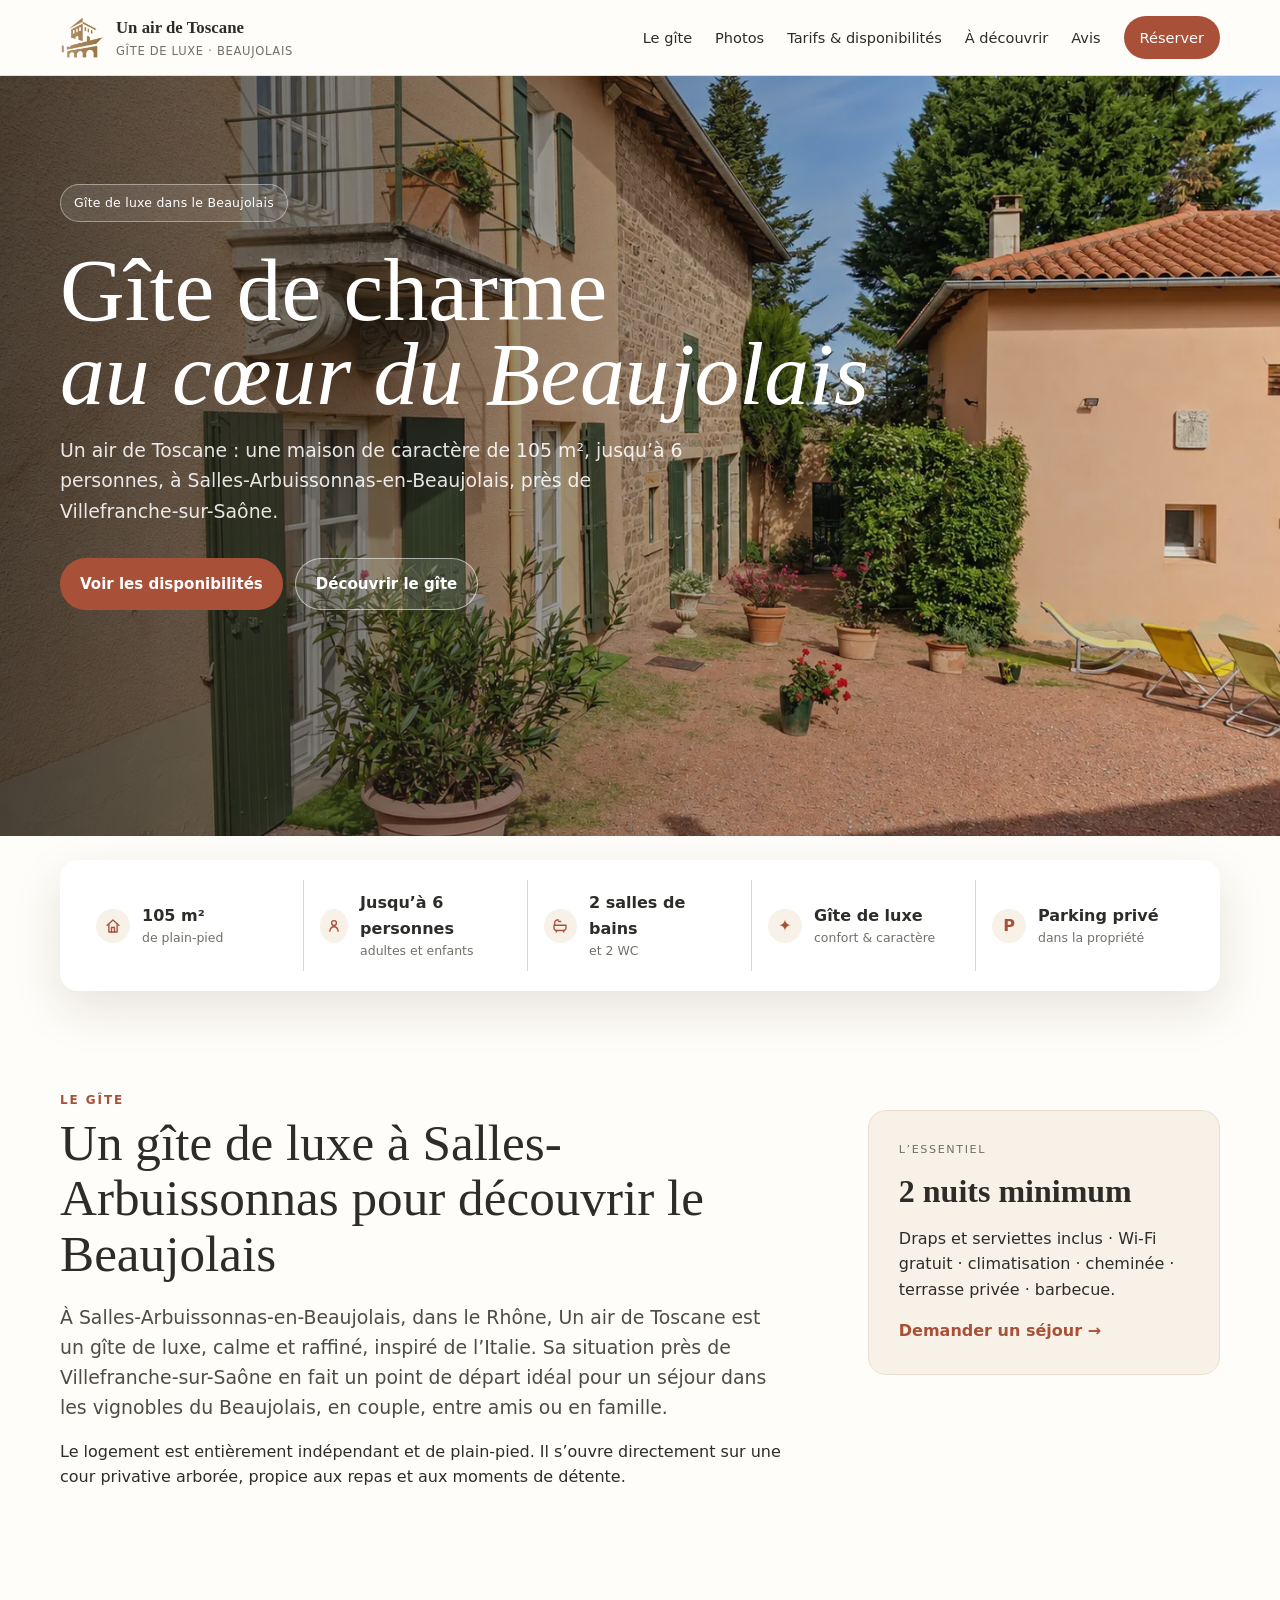
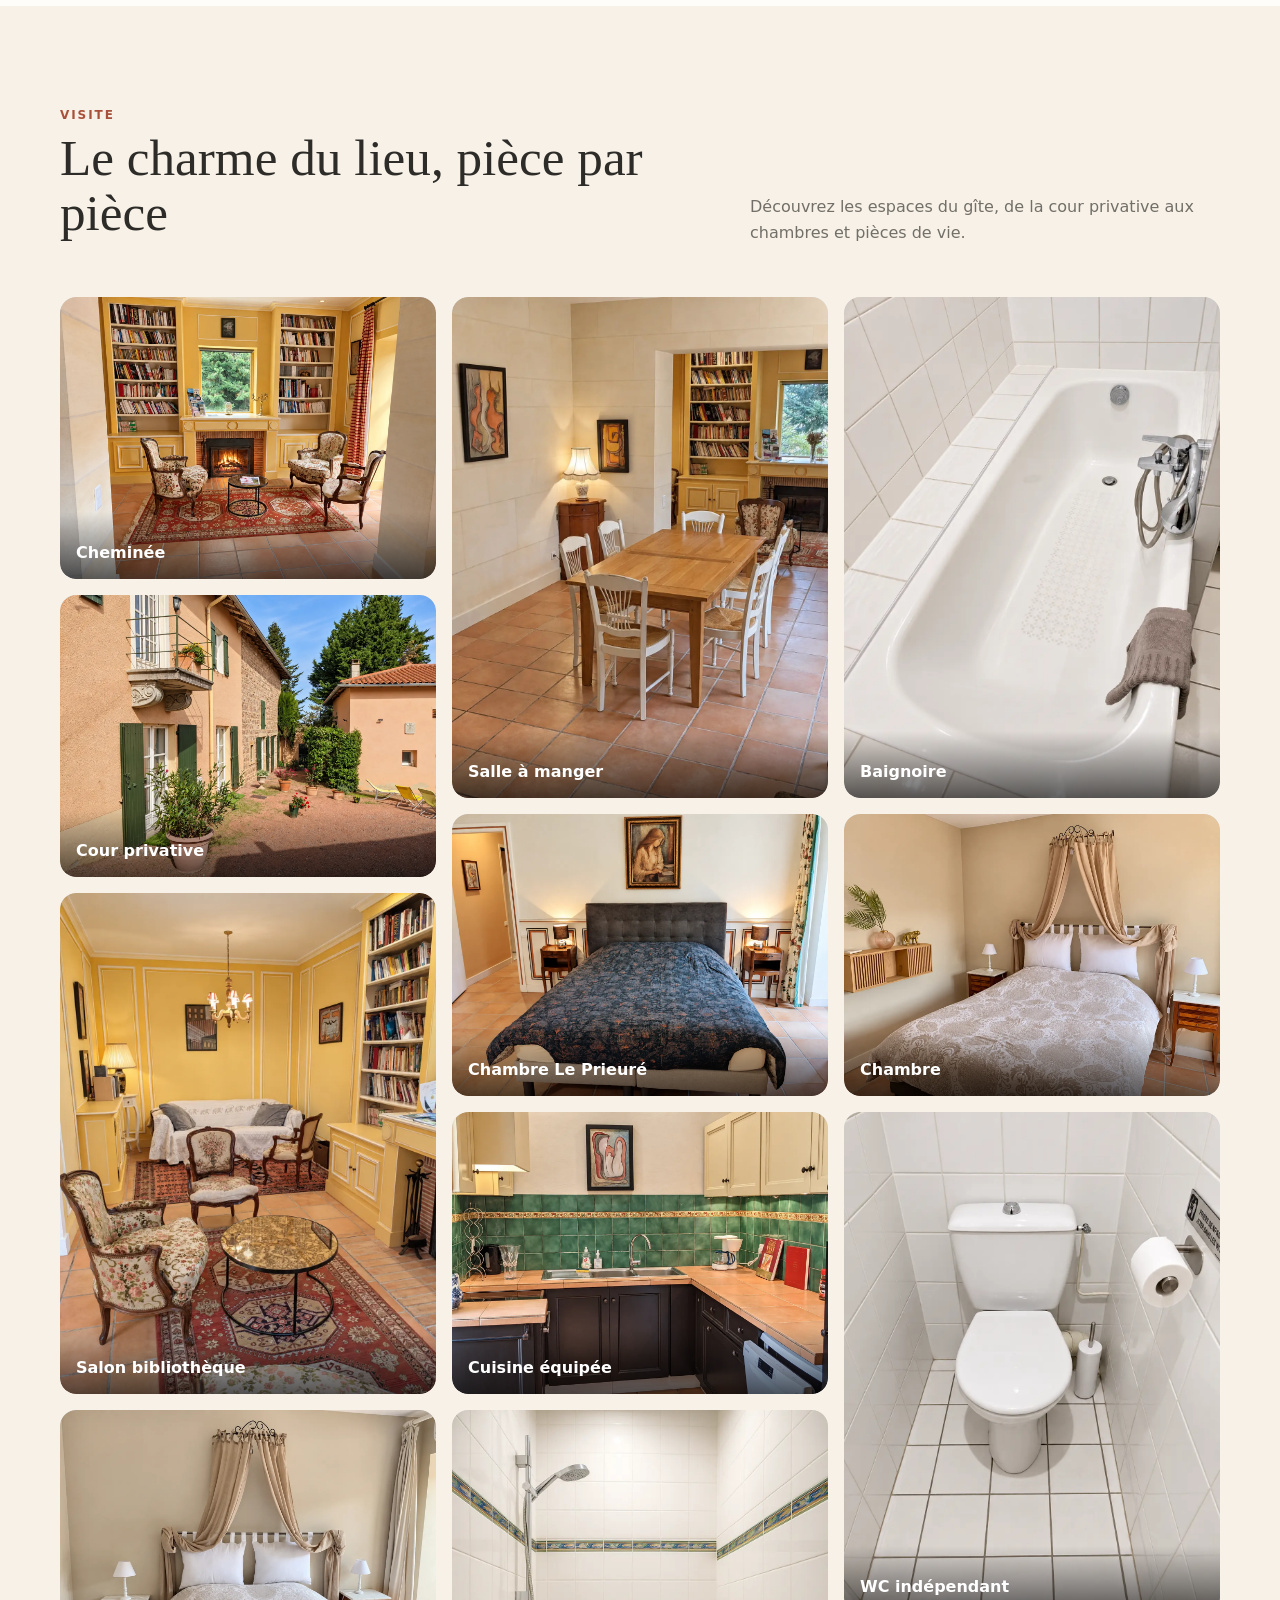
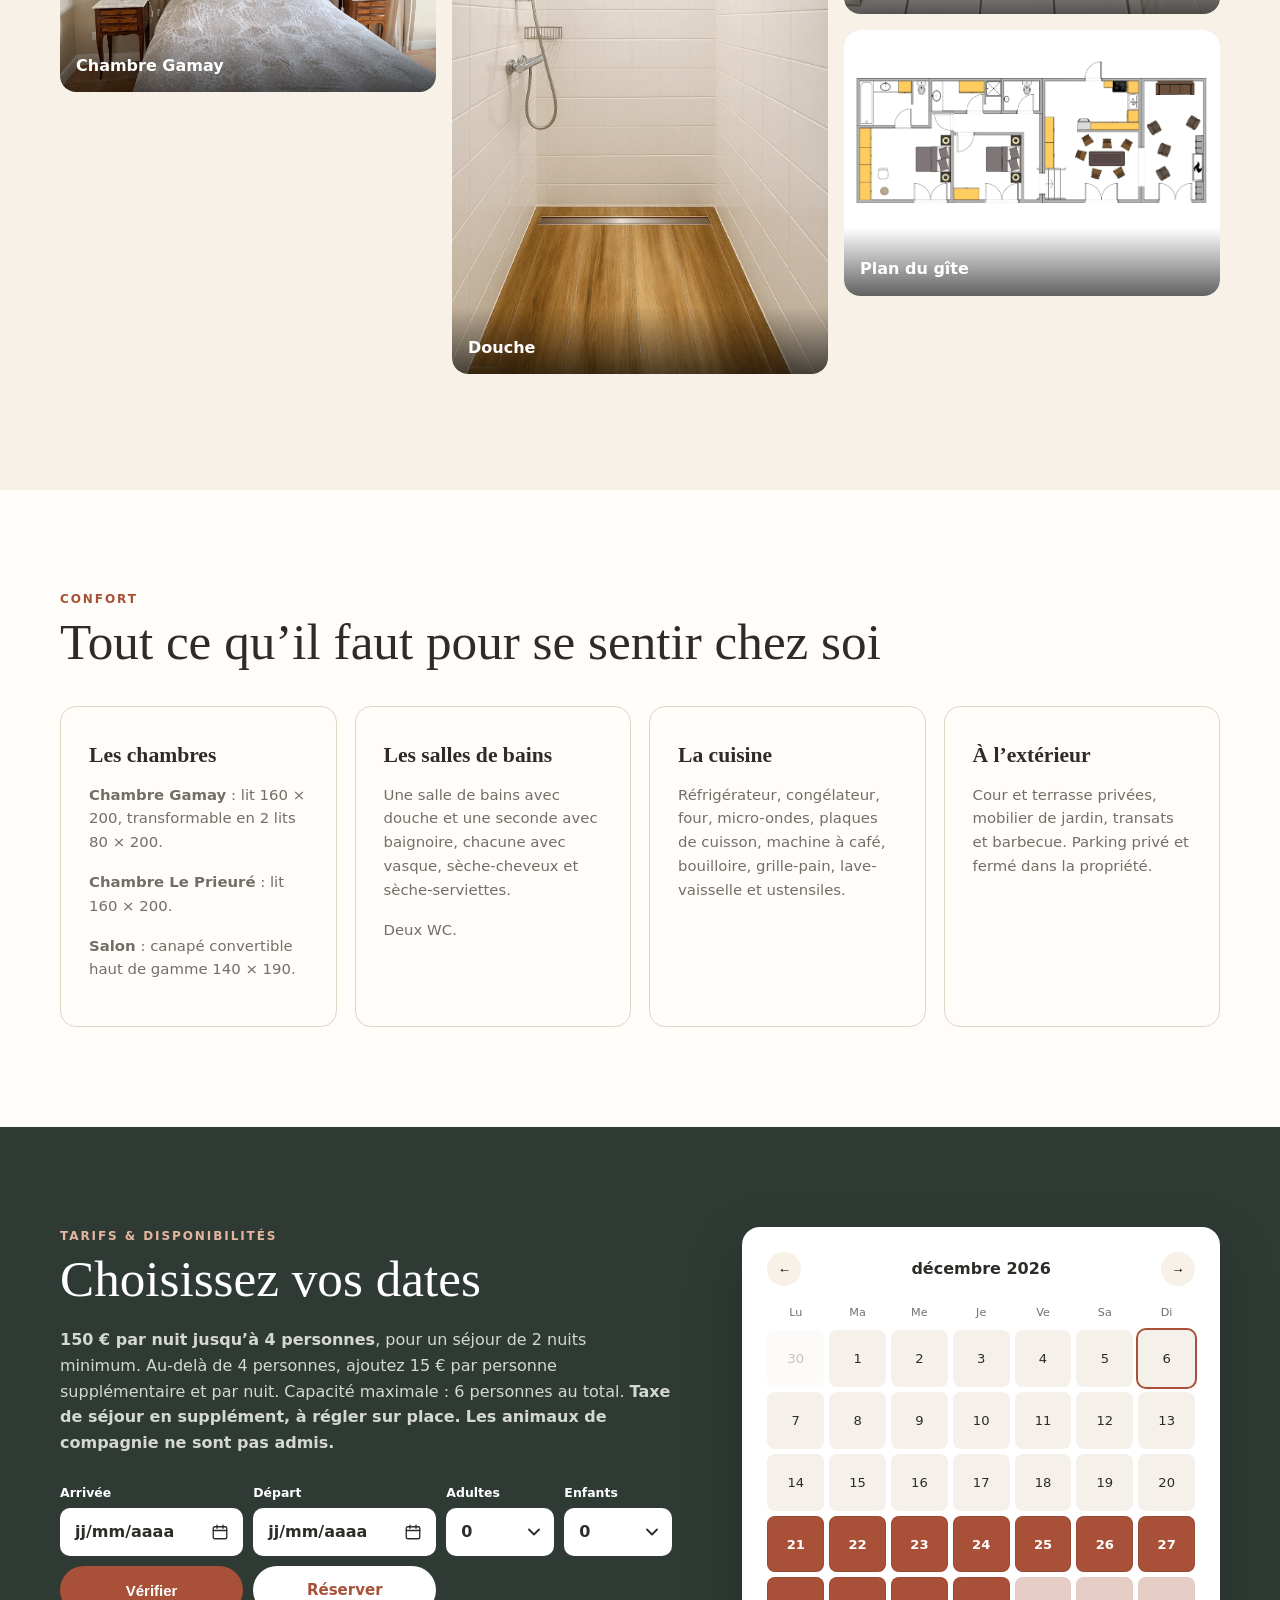
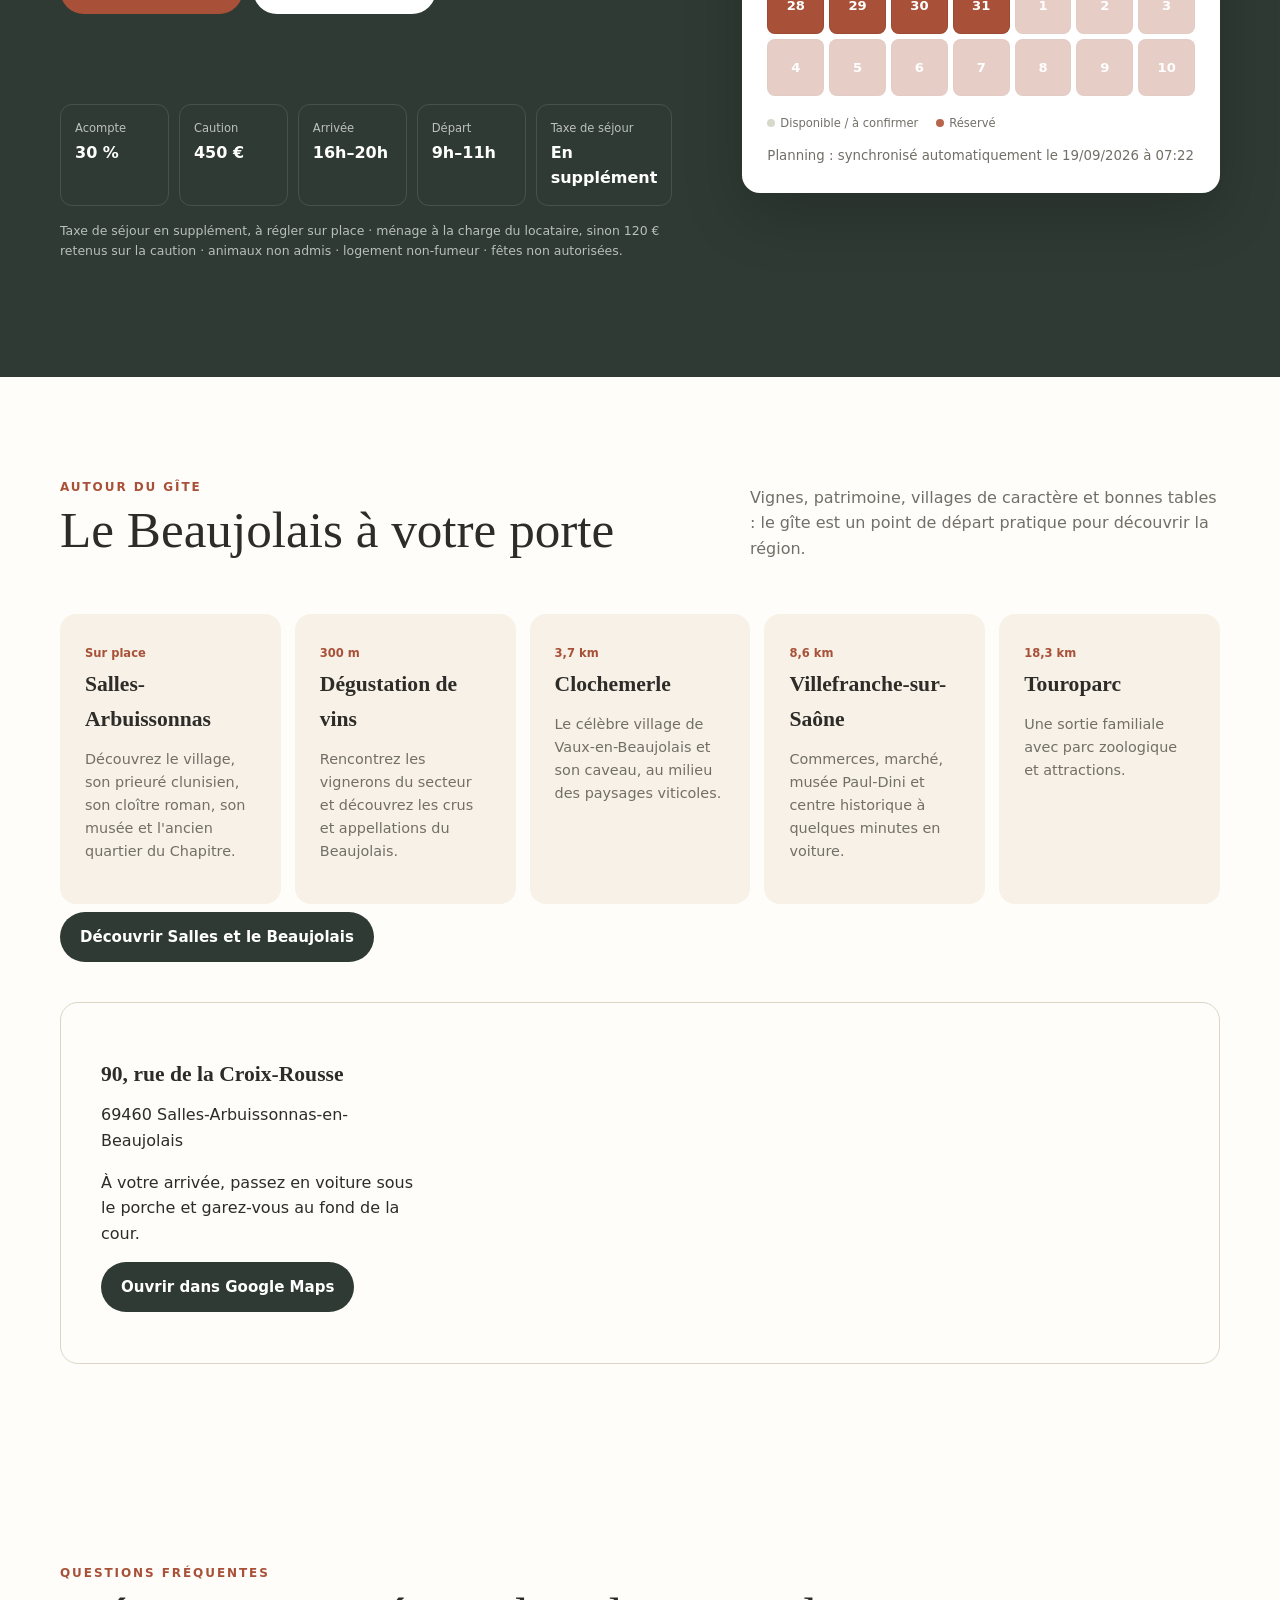
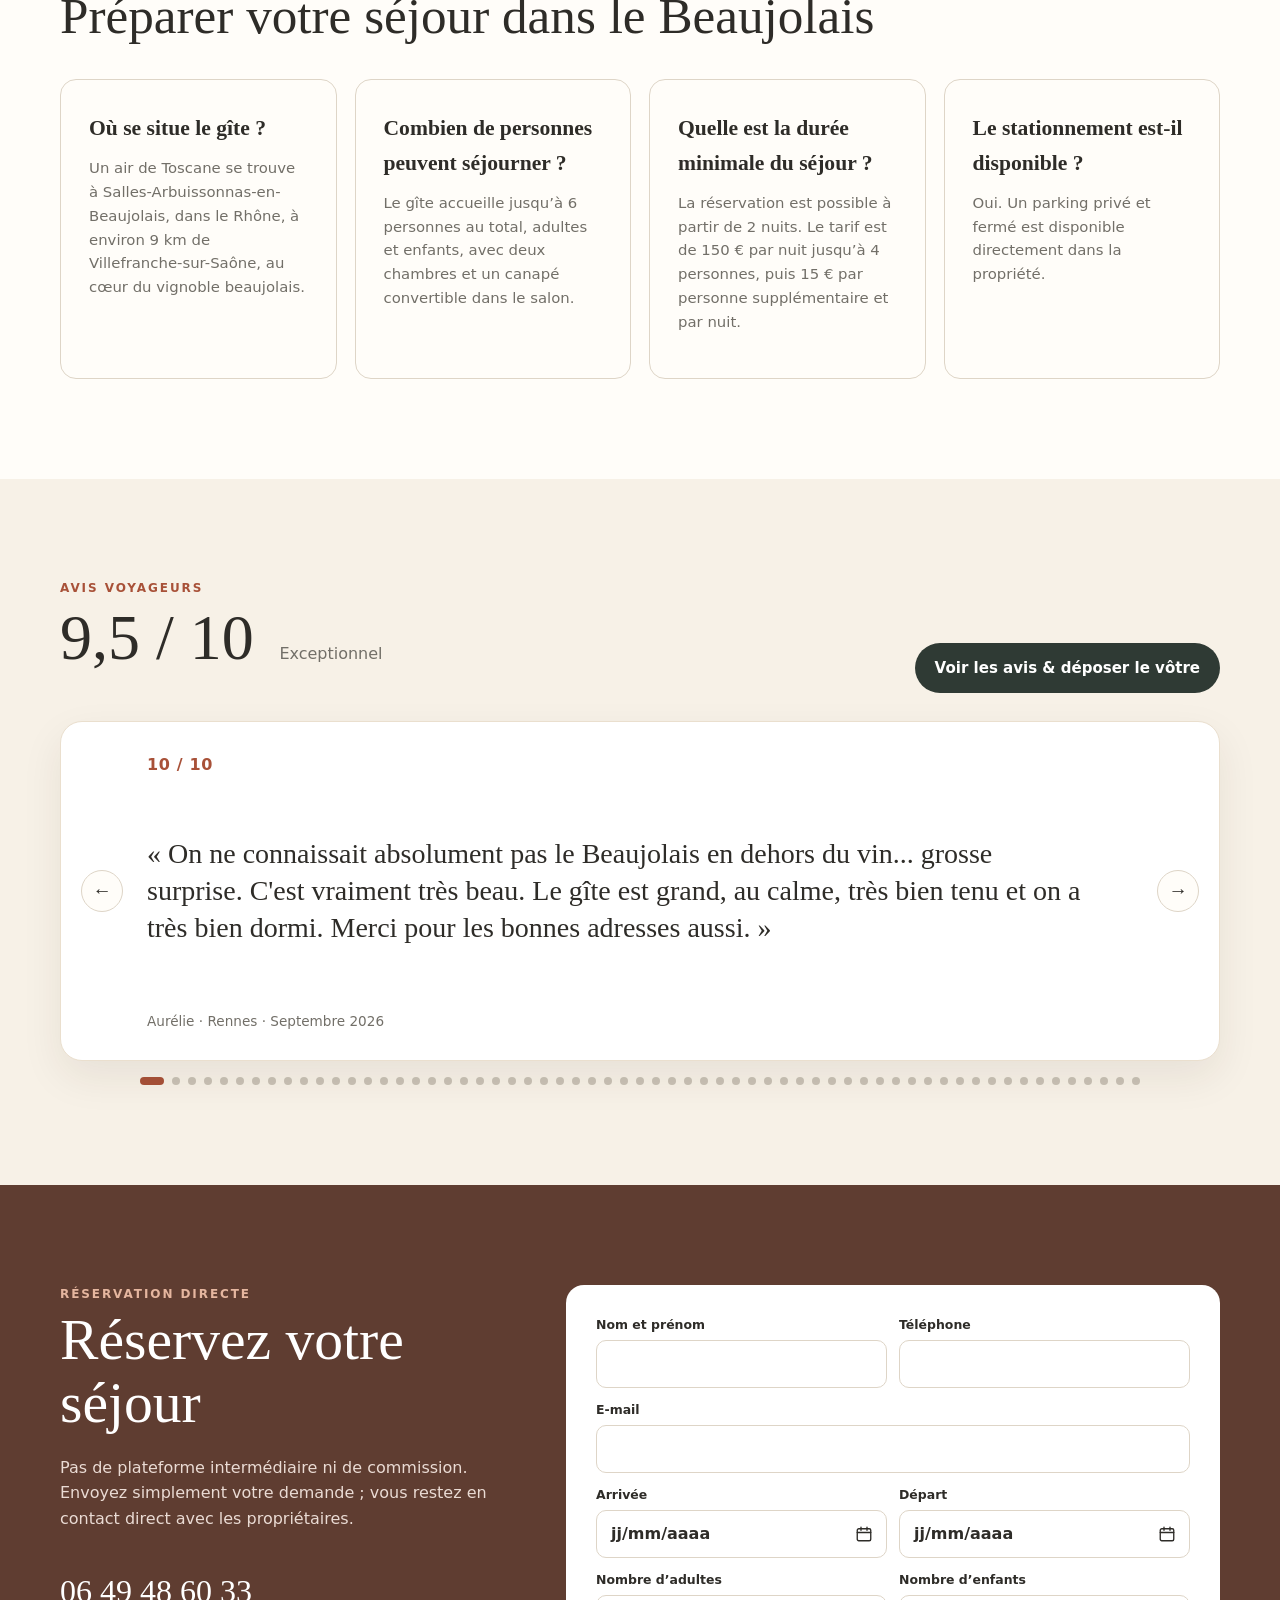
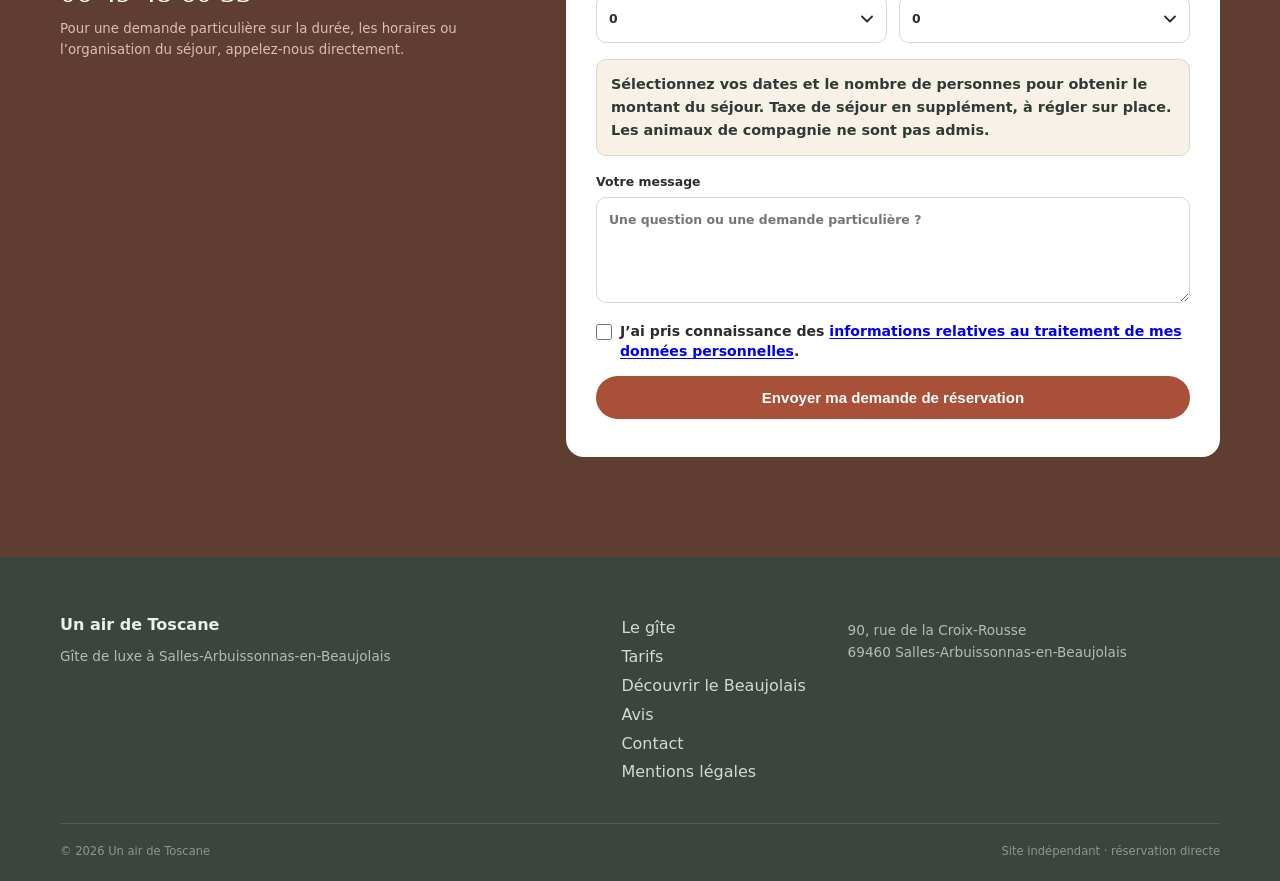
==== commit 0b170673: "Add files via upload" ====
--- a/index.html
+++ b/index.html
@@ -210,7 +210,7 @@
           <input type="hidden" name="_subject" value="Demande de réservation – Un air de Toscane">
           <input type="hidden" name="montant_sejour" id="formTotalField" value="">
           <label class="privacy-consent">
-            <input type="checkbox" id="privacyAcknowledgement" required>
+            <input type="checkbox" id="privacyAcknowledgement" name="prise_connaissance_donnees" value="Oui" required style="appearance:auto!important;-webkit-appearance:checkbox!important;width:16px!important;height:16px!important;min-width:16px!important;max-width:16px!important;flex:0 0 16px!important;padding:0!important;margin:3px 0 0!important;border-radius:0!important;">
             <span>J’ai pris connaissance des <a href="mentions-legales.html#donnees-personnelles" target="_blank" rel="noopener">informations relatives au traitement de mes données personnelles</a>.</span>
           </label>
           <button class="btn primary full" type="submit">Envoyer ma demande de réservation</button>
--- a/styles.css
+++ b/styles.css
@@ -592,3 +592,29 @@
 .privacy-consent{display:flex;align-items:flex-start;gap:.65rem;margin:.25rem 0 .9rem;font-size:.88rem;line-height:1.45;cursor:pointer}
 .privacy-consent input[type="checkbox"]{width:18px;height:18px;min-width:18px;margin:.12rem 0 0;accent-color:currentColor;cursor:pointer}
 .privacy-consent a{text-decoration:underline;text-underline-offset:2px}
+
+/* Case RGPD : petite case sur la même ligne que le texte */
+.request-form label.privacy-consent{
+  display:flex;
+  align-items:flex-start;
+  gap:8px;
+  margin:.25rem 0 .9rem;
+  font-size:.88rem;
+  line-height:1.45;
+  cursor:pointer;
+}
+.request-form label.privacy-consent input[type="checkbox"]{
+  appearance:auto;
+  -webkit-appearance:checkbox;
+  width:16px;
+  height:16px;
+  min-width:16px;
+  flex:0 0 16px;
+  padding:0;
+  margin:3px 0 0;
+  border-radius:0;
+  cursor:pointer;
+}
+.request-form label.privacy-consent span{
+  flex:1;
+}
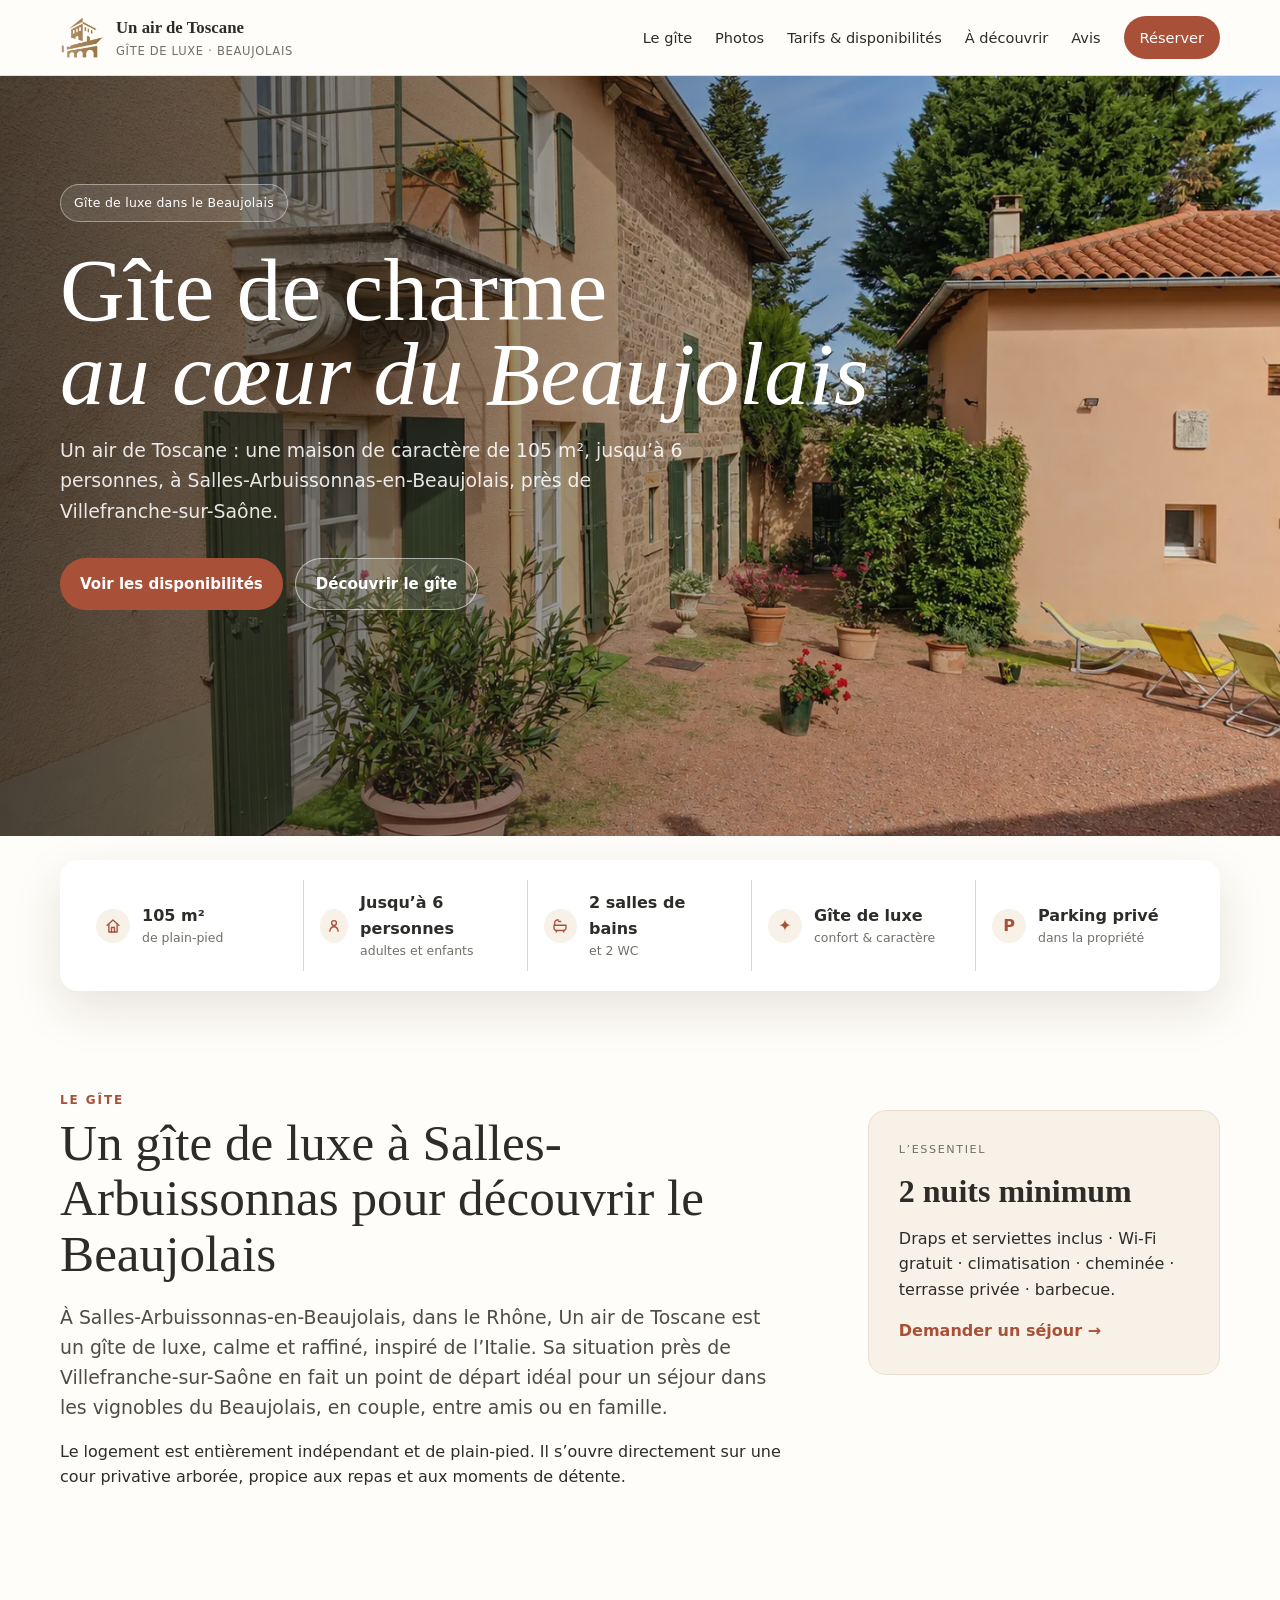
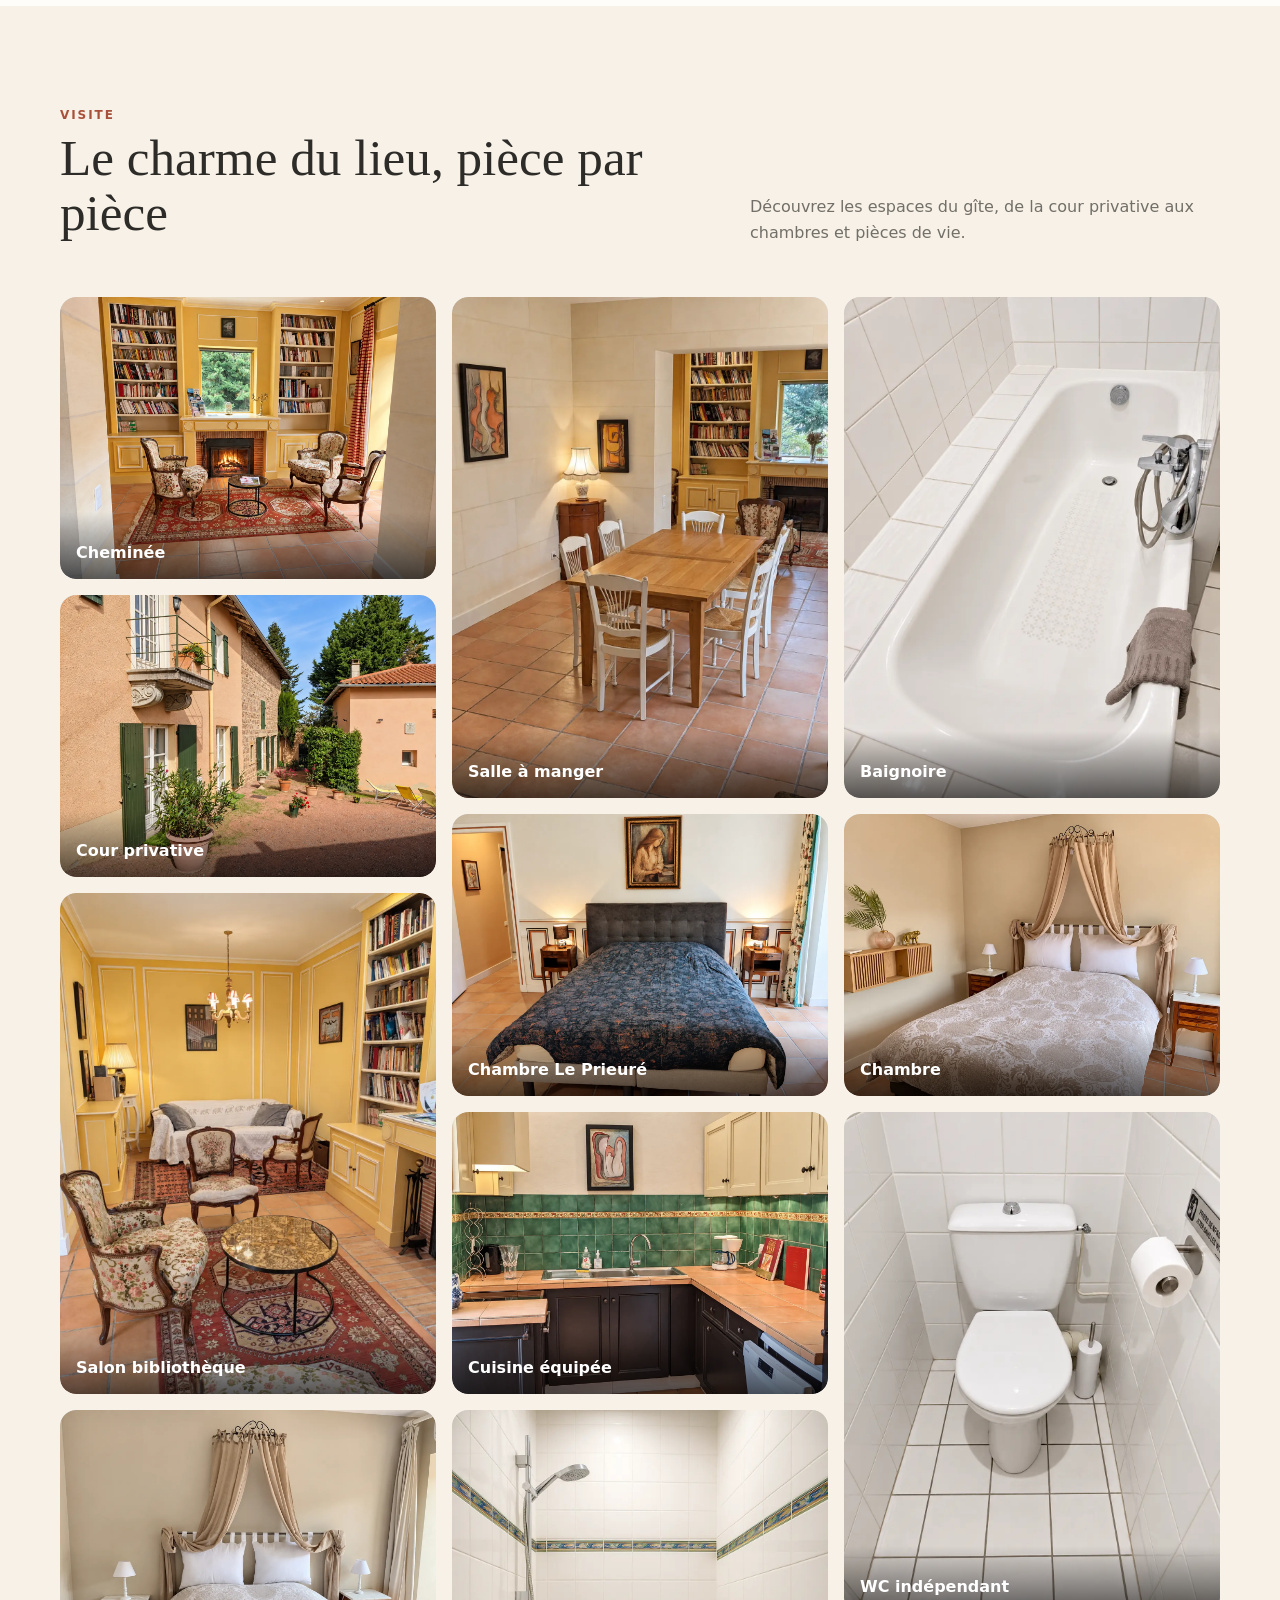
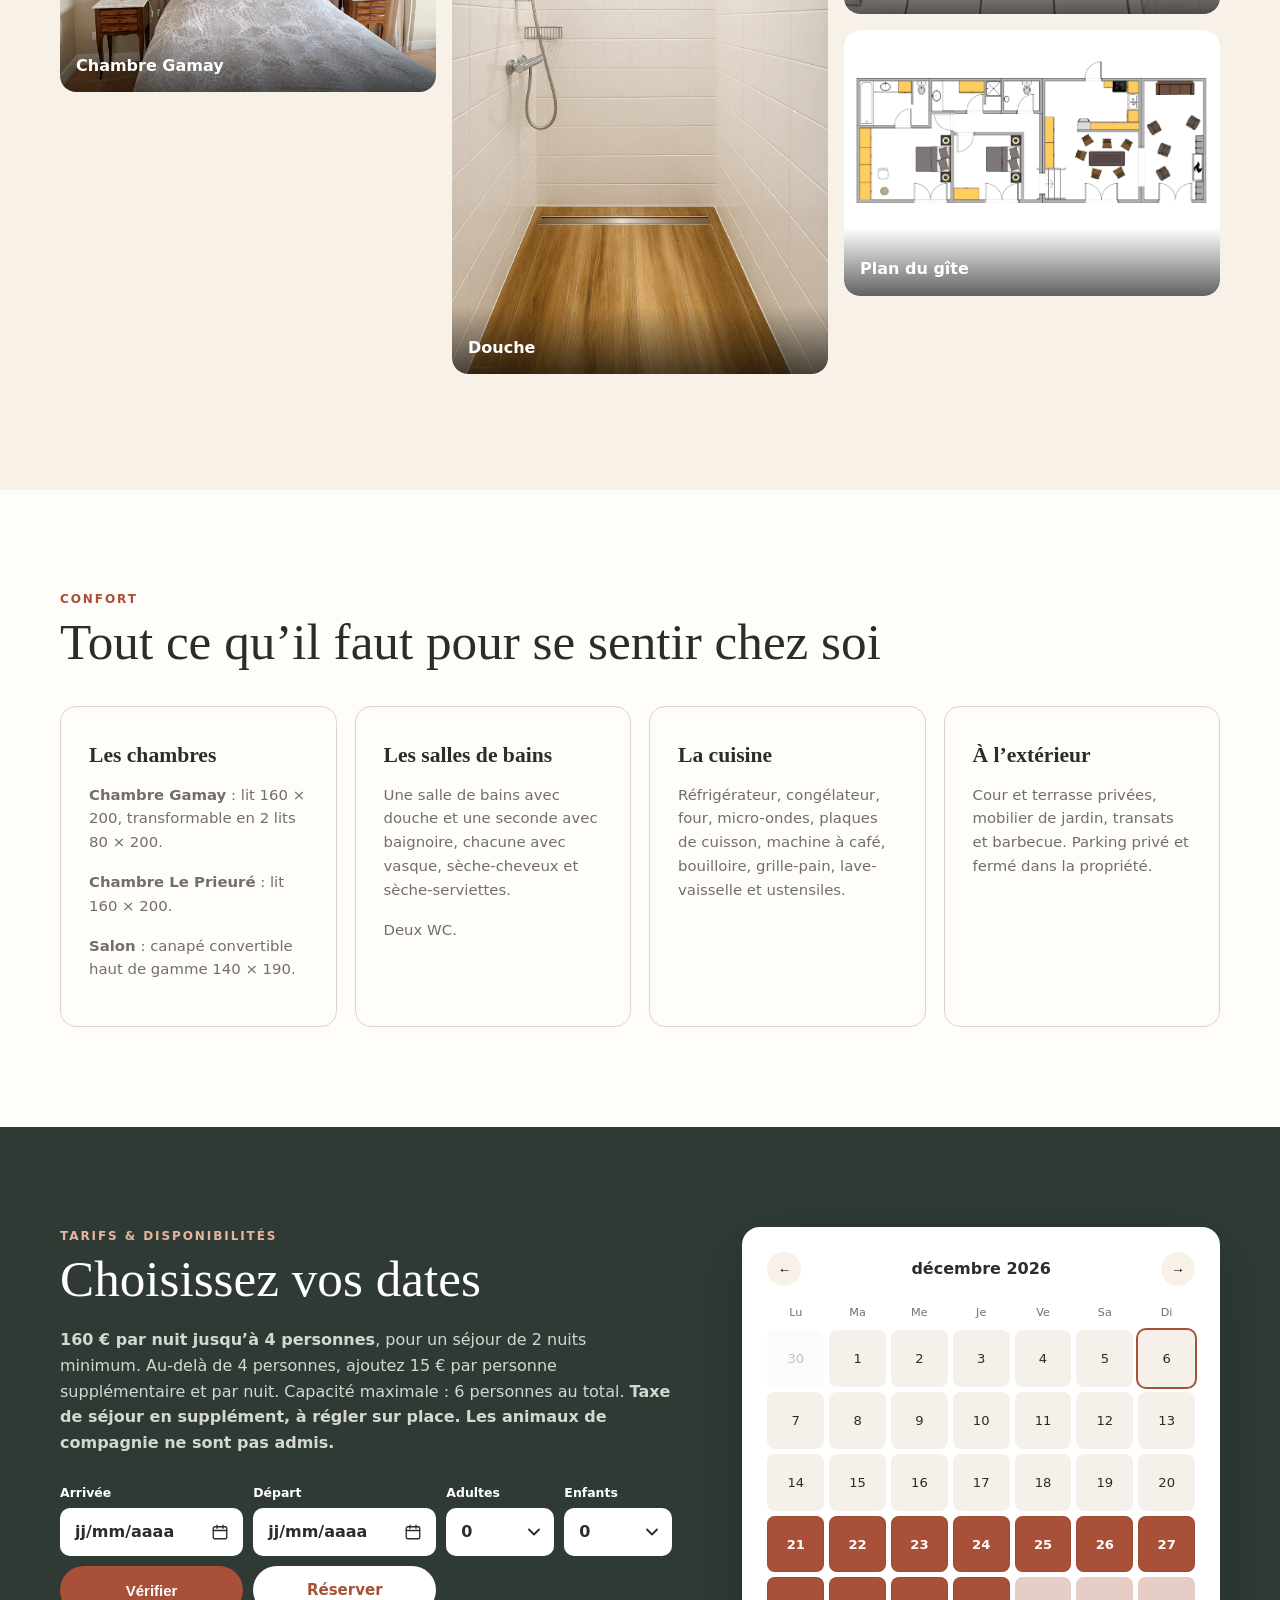
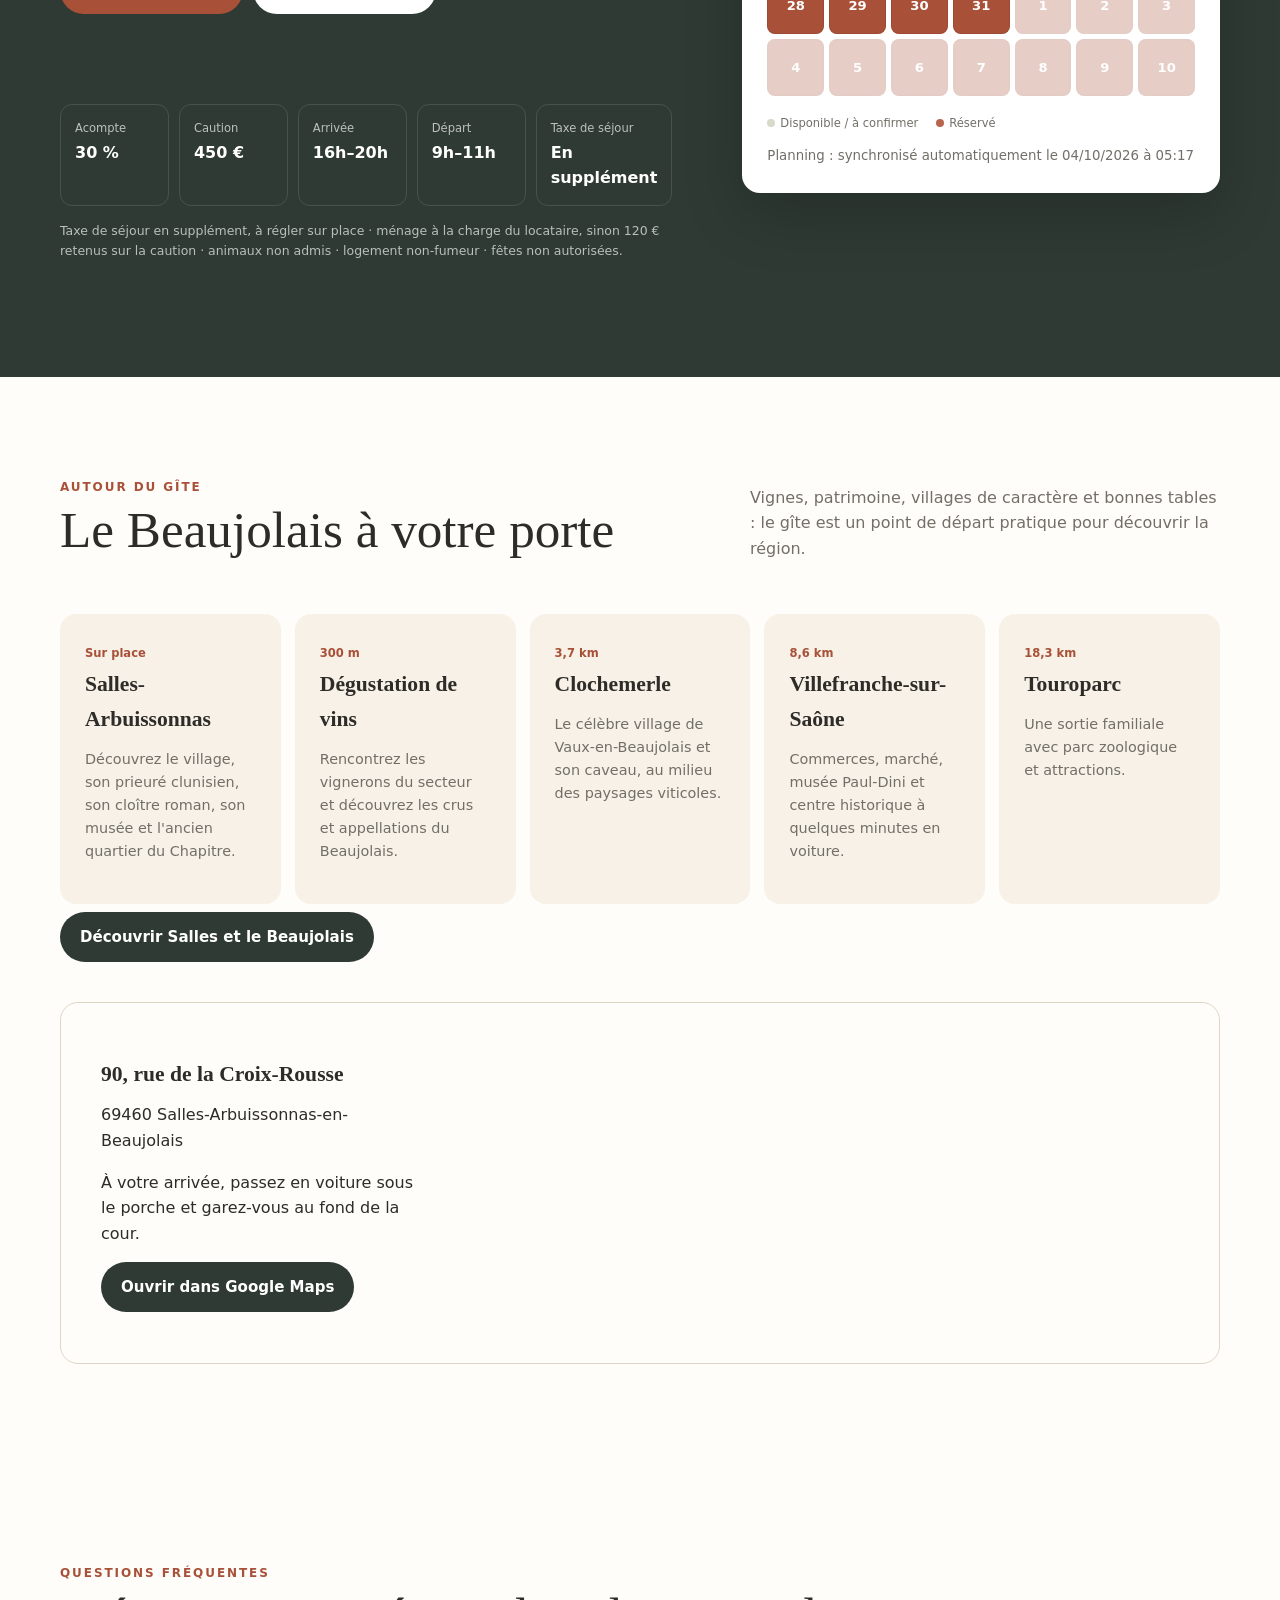
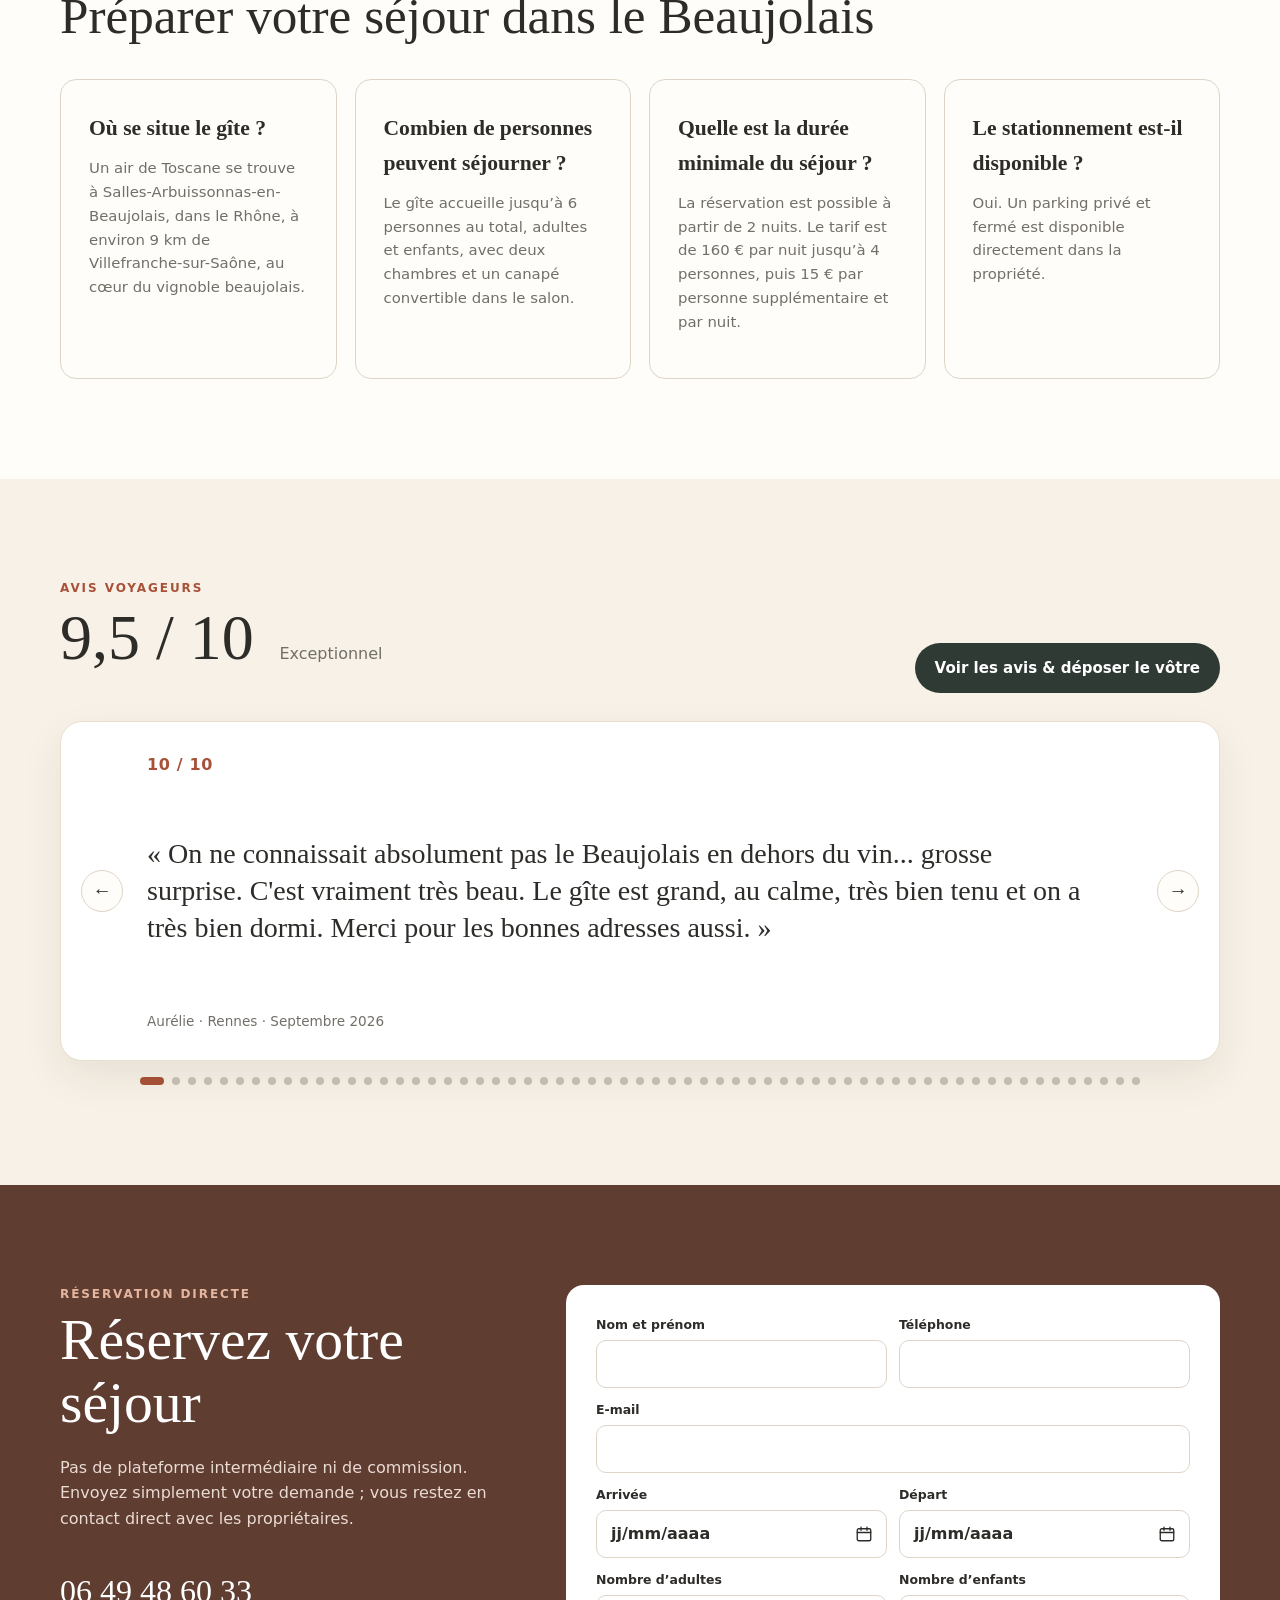
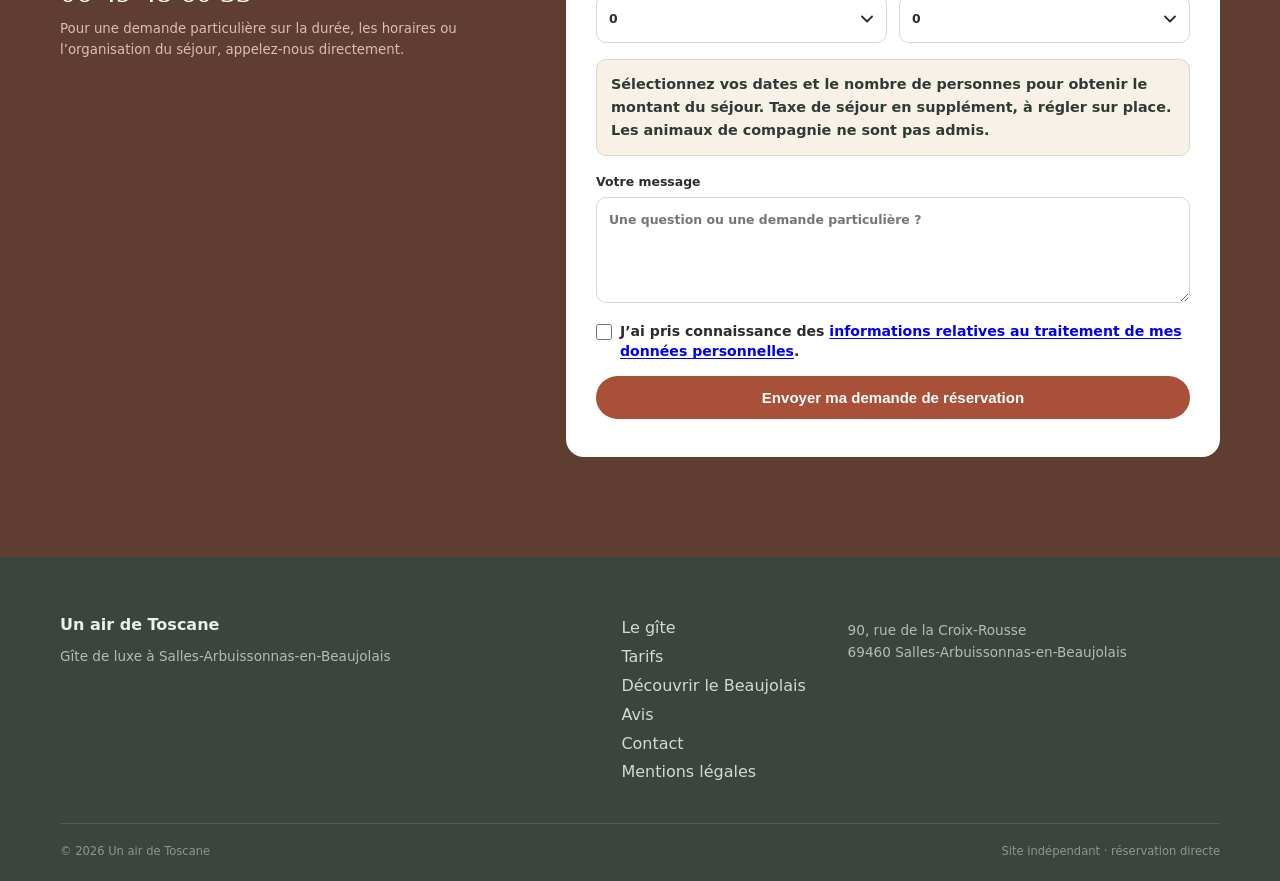
==== commit e8a01d5f: "Update index.html" ====
--- a/index.html
+++ b/index.html
@@ -102,7 +102,7 @@
         <div>
           <div class="eyebrow light">Tarifs & disponibilités</div>
           <h2>Choisissez vos dates</h2>
-          <p class="booking-intro"><strong>150 € par nuit jusqu’à 4 personnes</strong>, pour un séjour de 2 nuits minimum. Au-delà de 4 personnes, ajoutez 15 € par personne supplémentaire et par nuit. Capacité maximale : 6 personnes au total. <strong>Taxe de séjour en supplément, à régler sur place.</strong> <strong>Les animaux de compagnie ne sont pas admis.</strong></p>
+          <p class="booking-intro"><strong>160 € par nuit jusqu’à 4 personnes</strong>, pour un séjour de 2 nuits minimum. Au-delà de 4 personnes, ajoutez 15 € par personne supplémentaire et par nuit. Capacité maximale : 6 personnes au total. <strong>Taxe de séjour en supplément, à régler sur place.</strong> <strong>Les animaux de compagnie ne sont pas admis.</strong></p>
           <div class="date-search">
             <label class="date-field">Arrivée
               <div class="mobile-date-box">
@@ -159,7 +159,7 @@
       <div class="amenities faq-grid">
         <article><h3>Où se situe le gîte ?</h3><p>Un air de Toscane se trouve à Salles-Arbuissonnas-en-Beaujolais, dans le Rhône, à environ 9 km de Villefranche-sur-Saône, au cœur du vignoble beaujolais.</p></article>
         <article><h3>Combien de personnes peuvent séjourner ?</h3><p>Le gîte accueille jusqu’à 6 personnes au total, adultes et enfants, avec deux chambres et un canapé convertible dans le salon.</p></article>
-        <article><h3>Quelle est la durée minimale du séjour ?</h3><p>La réservation est possible à partir de 2 nuits. Le tarif est de 150 € par nuit jusqu’à 4 personnes, puis 15 € par personne supplémentaire et par nuit.</p></article>
+        <article><h3>Quelle est la durée minimale du séjour ?</h3><p>La réservation est possible à partir de 2 nuits. Le tarif est de 160 € par nuit jusqu’à 4 personnes, puis 15 € par personne supplémentaire et par nuit.</p></article>
         <article><h3>Le stationnement est-il disponible ?</h3><p>Oui. Un parking privé et fermé est disponible directement dans la propriété.</p></article>
       </div>
     </section>
